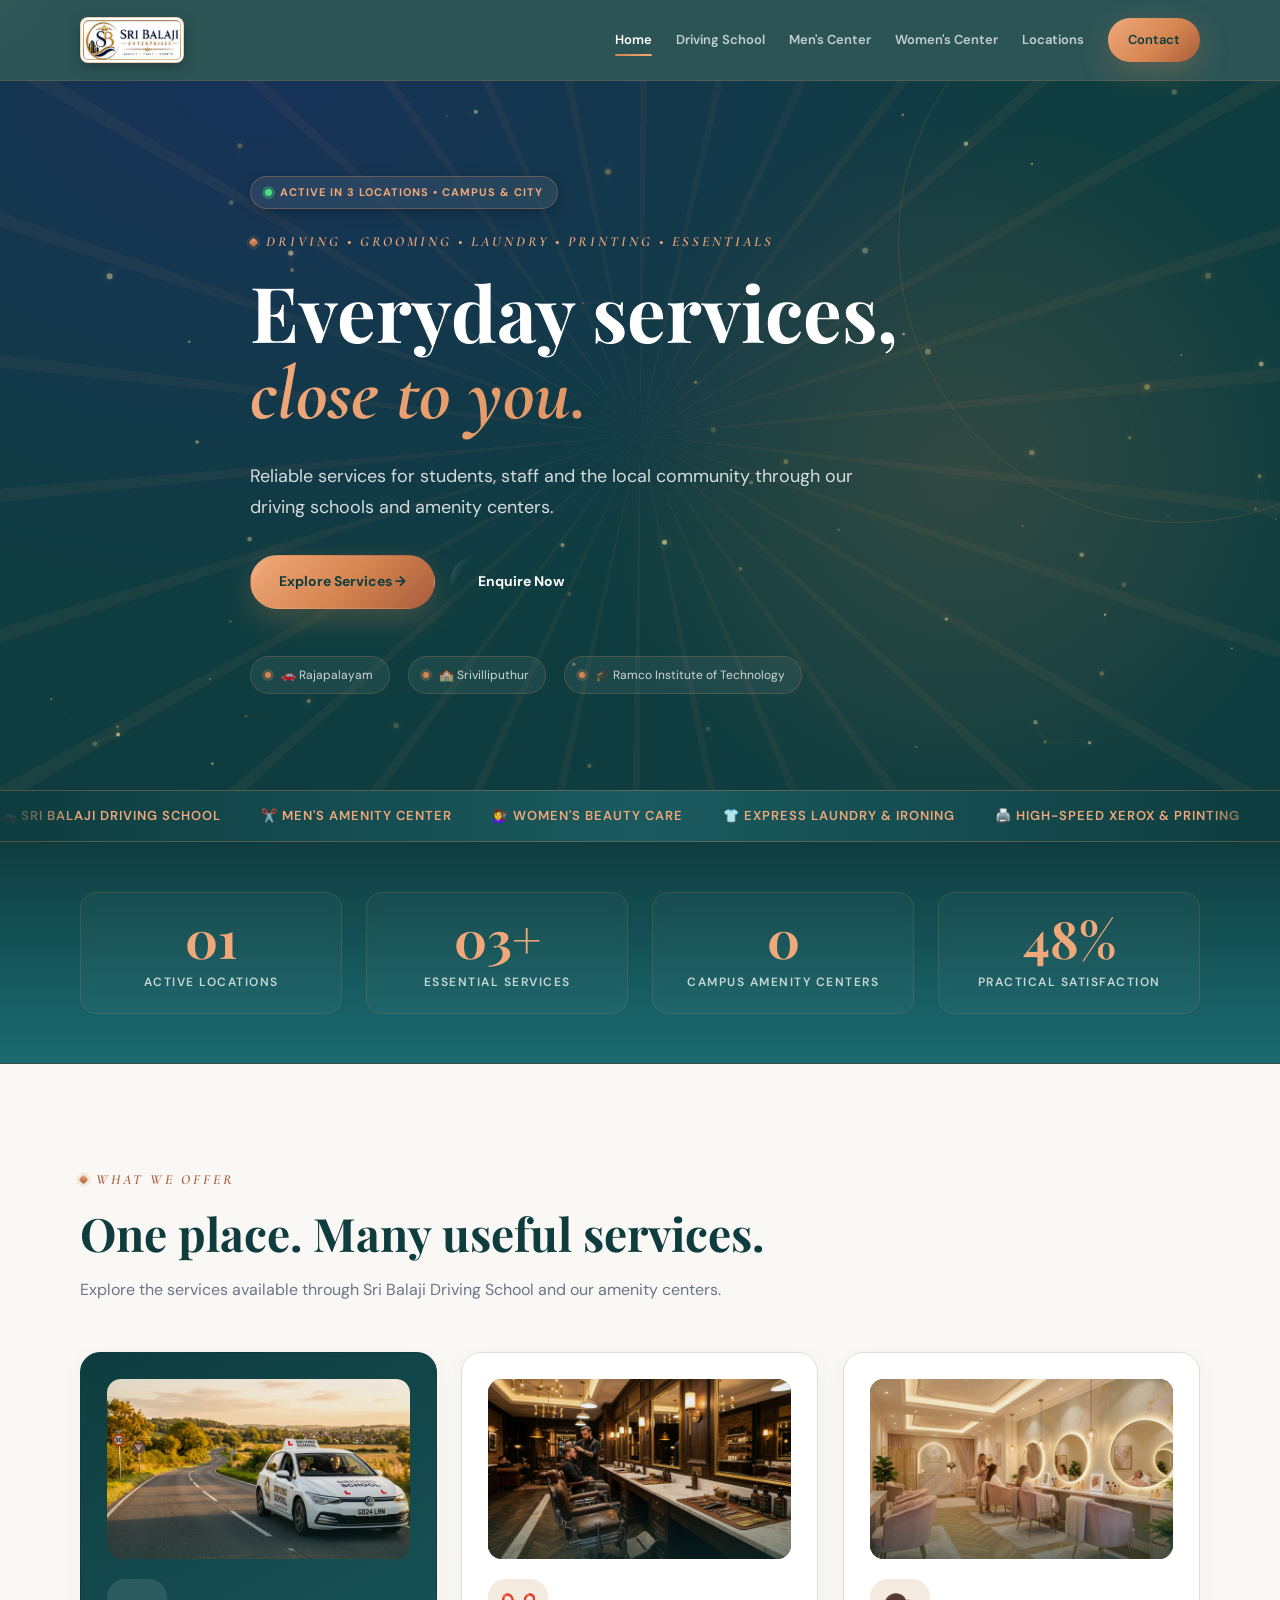
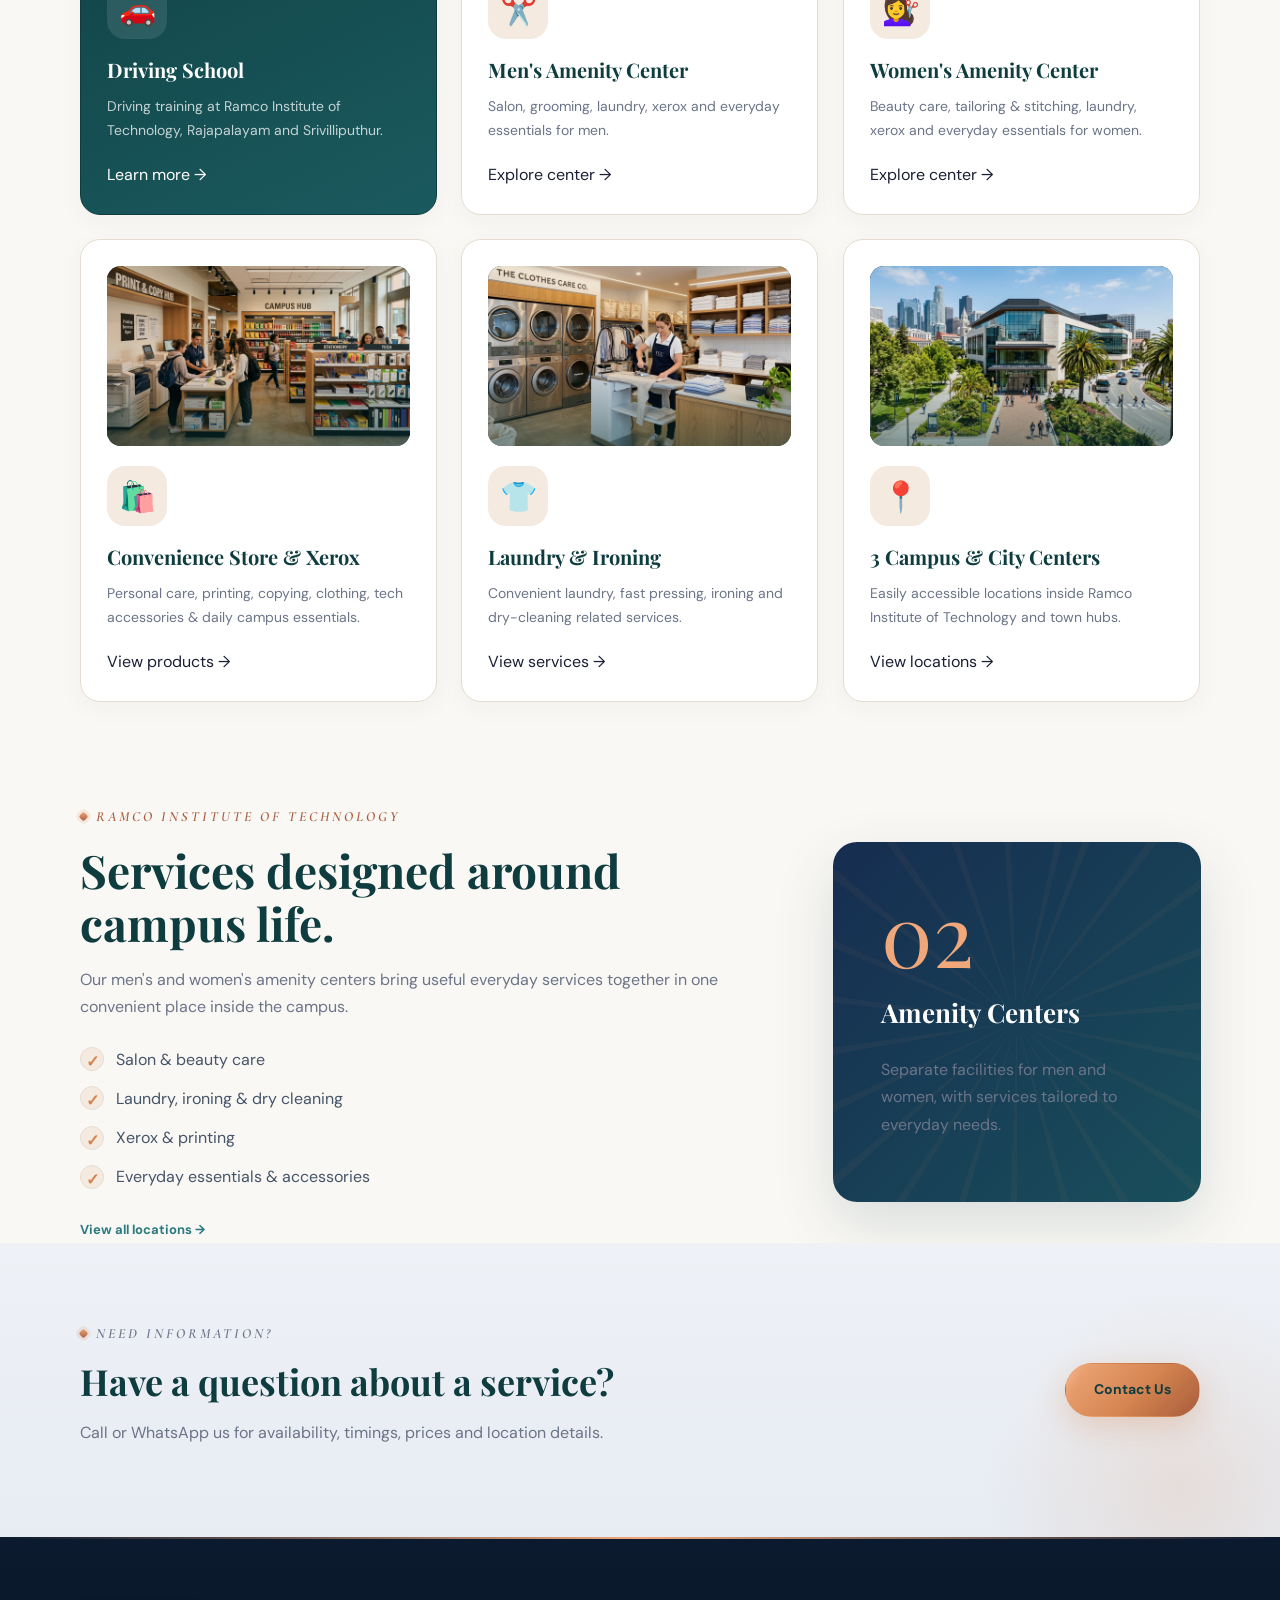
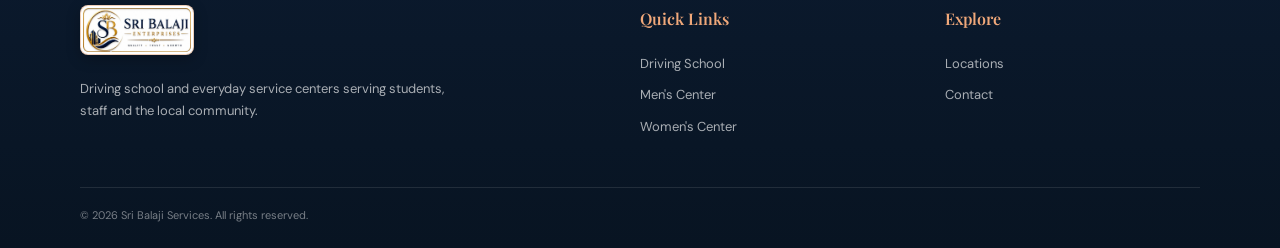
==== index.html @ 250f3935 "first commit" ====
<!DOCTYPE html>
<html lang="en">
<head>
  <meta charset="UTF-8">
  <meta name="viewport" content="width=device-width, initial-scale=1.0">
  <title>Sri Balaji Services | Driving School & Amenity Centers</title>
  <meta name="description" content="Sri Balaji Services - Driving School, Men's and Women's Amenity Centers, Salon, Beauty Care, Laundry, Xerox and Convenience Services.">
  <link rel="stylesheet" href="css/style.css">
</head>
<body>
  <header class="site-header">
    <div class="container nav-wrap">
      <a class="brand" href="index.html"><img src="images/logo.jpg" alt="Sri Balaji Enterprises Logo" class="brand-logo"></a>
      <button class="menu-toggle" aria-label="Open menu">☰</button>
      <nav class="nav">
        <a class="active" href="index.html">Home</a>
        <a href="driving-school.html">Driving School</a>
        <a href="mens-amenity.html">Men's Center</a>
        <a href="womens-amenity.html">Women's Center</a>
        <a href="locations.html">Locations</a>
        <a class="nav-cta" href="contact.html">Contact</a>
      </nav>
    </div>
  </header>

  <main>
    <section class="hero">
      <canvas id="particleCanvas" class="particle-canvas"></canvas>
      <div class="hero-overlay"></div>
      <div class="container hero-content">
        <div class="live-pill"><span class="live-dot"></span> Active in 3 Locations &bull; Campus & City</div>
        <p class="eyebrow">DRIVING &bull; GROOMING &bull; LAUNDRY &bull; PRINTING &bull; ESSENTIALS</p>
        <h1>Everyday services, <span class="word-rotator"><em class="active">close to you.</em><em>Driving School.</em><em>Men's Salon.</em><em>Women's Beauty.</em><em>Express Laundry.</em><em>Digital Printing.</em></span></h1>
        <p class="hero-text">Reliable services for students, staff and the local community through our driving schools and amenity centers.</p>
        <div class="button-row">
          <a class="btn btn-primary" href="#services"><span>Explore Services →</span></a>
          <a class="btn btn-light" href="contact.html"><span>Enquire Now</span></a>
        </div>
        <div class="hero-locations">
          <span>🚗 Rajapalayam</span>
          <span>🏫 Srivilliputhur</span>
          <span>🎓 Ramco Institute of Technology</span>
        </div>
      </div>
    </section>

    <!-- Infinite Animated Royal Marquee Ticker -->
    <div class="marquee-wrap">
      <div class="marquee-content">
        <span>🚗 Sri Balaji Driving School</span>
        <span>✂️ Men's Amenity Center</span>
        <span>💇‍♀️ Women's Beauty Care</span>
        <span>👕 Express Laundry & Ironing</span>
        <span>🖨️ High-Speed Xerox & Printing</span>
        <span>🛍️ Campus Convenience Store</span>
        <span>📍 Ramco Institute of Technology</span>
        <span>📍 Rajapalayam</span>
        <span>📍 Srivilliputhur</span>
      </div>
      <div class="marquee-content" aria-hidden="true">
        <span>🚗 Sri Balaji Driving School</span>
        <span>✂️ Men's Amenity Center</span>
        <span>💇‍♀️ Women's Beauty Care</span>
        <span>👕 Express Laundry & Ironing</span>
        <span>🖨️ High-Speed Xerox & Printing</span>
        <span>🛍️ Campus Convenience Store</span>
        <span>📍 Ramco Institute of Technology</span>
        <span>📍 Rajapalayam</span>
        <span>📍 Srivilliputhur</span>
      </div>
    </div>

    <!-- Live Animated Statistics Counter -->
    <section class="stats-strip">
      <div class="container stats-grid">
        <div class="stat-item">
          <div class="stat-number" data-target="3">0</div>
          <div class="stat-label">Active Locations</div>
        </div>
        <div class="stat-item">
          <div class="stat-number" data-target="10" data-suffix="+">0</div>
          <div class="stat-label">Essential Services</div>
        </div>
        <div class="stat-item">
          <div class="stat-number" data-target="2">0</div>
          <div class="stat-label">Campus Amenity Centers</div>
        </div>
        <div class="stat-item">
          <div class="stat-number" data-target="100" data-suffix="%">0</div>
          <div class="stat-label">Practical Satisfaction</div>
        </div>
      </div>
    </section>

    <section class="section" id="services">
      <div class="container">
        <div class="section-heading">
          <p class="eyebrow">WHAT WE OFFER</p>
          <h2>One place. Many useful services.</h2>
          <p>Explore the services available through Sri Balaji Driving School and our amenity centers.</p>
        </div>
        <div class="service-grid">
          <a class="service-card featured" href="driving-school.html">
            <div class="card-img-wrap"><img src="images/driving-school.jpg" alt="Sri Balaji Driving Training" class="card-img" loading="lazy"></div>
            <div class="icon">🚗</div>
            <h3>Driving School</h3>
            <p>Driving training at Ramco Institute of Technology, Rajapalayam and Srivilliputhur.</p>
            <span>Learn more →</span>
          </a>
          <a class="service-card" href="mens-amenity.html">
            <div class="card-img-wrap"><img src="images/mens-salon.jpg" alt="Men's Salon & Grooming Center" class="card-img" loading="lazy"></div>
            <div class="icon">✂️</div>
            <h3>Men's Amenity Center</h3>
            <p>Salon, grooming, laundry, xerox and everyday essentials for men.</p>
            <span>Explore center →</span>
          </a>
          <a class="service-card" href="womens-amenity.html">
            <div class="card-img-wrap"><img src="images/womens-parlour.jpg" alt="Women's Beauty Parlour & Care" class="card-img" loading="lazy"></div>
            <div class="icon">💇‍♀️</div>
            <h3>Women's Amenity Center</h3>
            <p>Beauty care, tailoring & stitching, laundry, xerox and everyday essentials for women.</p>
            <span>Explore center →</span>
          </a>
          <a class="service-card" href="mens-amenity.html#store">
            <div class="card-img-wrap"><img src="images/campus-store.jpg" alt="Campus Store & Xerox Center" class="card-img" loading="lazy"></div>
            <div class="icon">🛍️</div>
            <h3>Convenience Store & Xerox</h3>
            <p>Personal care, printing, copying, clothing, tech accessories & daily campus essentials.</p>
            <span>View products →</span>
          </a>
          <a class="service-card" href="mens-amenity.html#laundry">
            <div class="card-img-wrap"><img src="images/laundry.jpg" alt="Laundry & Ironing Services" class="card-img" loading="lazy"></div>
            <div class="icon">👕</div>
            <h3>Laundry & Ironing</h3>
            <p>Convenient laundry, fast pressing, ironing and dry-cleaning related services.</p>
            <span>View services →</span>
          </a>
          <a class="service-card" href="locations.html">
            <div class="card-img-wrap"><img src="images/locations.jpg" alt="Campus & City Centers" class="card-img" loading="lazy"></div>
            <div class="icon">📍</div>
            <h3>3 Campus & City Centers</h3>
            <p>Easily accessible locations inside Ramco Institute of Technology and town hubs.</p>
            <span>View locations →</span>
          </a>
        </div>
      </div>
    </section>

    <section class="split-section">
      <div class="container split">
        <div>
          <p class="eyebrow">RAMCO INSTITUTE OF TECHNOLOGY</p>
          <h2>Services designed around campus life.</h2>
          <p>Our men's and women's amenity centers bring useful everyday services together in one convenient place inside the campus.</p>
          <ul class="check-list"><li>Salon & beauty care</li><li>Laundry, ironing & dry cleaning</li><li>Xerox & printing</li><li>Everyday essentials & accessories</li></ul>
          <a class="text-link" href="locations.html">View all locations →</a>
        </div>
        <div class="info-panel"><div class="panel-number" data-target="2">02</div><h3>Amenity Centers</h3><p>Separate facilities for men and women, with services tailored to everyday needs.</p></div>
      </div>
    </section>

    <section class="cta-section">
      <div class="container cta">
        <div><p class="eyebrow">NEED INFORMATION?</p><h2>Have a question about a service?</h2><p>Call or WhatsApp us for availability, timings, prices and location details.</p></div>
        <a class="btn btn-primary" href="contact.html"><span>Contact Us</span></a>
      </div>
    </section>
  </main>

  <footer class="footer"><div class="container footer-grid"><div><a class="brand footer-brand" href="index.html"><img src="images/logo.jpg" alt="Sri Balaji Enterprises Logo" class="brand-logo"></a><p>Driving school and everyday service centers serving students, staff and the local community.</p></div><div><h4>Quick Links</h4><a href="driving-school.html">Driving School</a><a href="mens-amenity.html">Men's Center</a><a href="womens-amenity.html">Women's Center</a></div><div><h4>Explore</h4><a href="locations.html">Locations</a><a href="contact.html">Contact</a></div></div><div class="container footer-bottom">© <span id="year"></span> Sri Balaji Services. All rights reserved.</div></footer>
  <script src="js/main.js"></script>
</body>
</html>
---- css/style.css ----
@import url('https://fonts.googleapis.com/css2?family=Cormorant+Garamond:ital,wght@0,500;0,600;0,700;1,500;1,600&family=Playfair+Display:wght@600;700;800&family=DM+Sans:wght@400;500;600;700&display=swap');

/* ============ TOKENS — Modern Jewel & Copper Theme ============ */
:root{
  --navy:#0f3d3f;         /* deep emerald teal */
  --navy-2:#1a5a5f;       /* emerald green */
  --navy-3:#2b7a7f;       /* teal blue */
  --gold:#d4844f;         /* warm copper */
  --gold-light:#f0a87a;   /* light copper/peach */
  --gold-deep:#a85c3c;    /* deep copper */
  --maroon:#6b3d7f;       /* deep purple */
  --cream:#f5eae0;        /* warm light peach */
  --ivory:#faf8f5;        /* off-white */
  --text:#1a1f35;         /* deep blue-gray */
  --muted:#6b7488;        /* soft gray-blue */
  --line:#e4dcd0;         /* soft beige */
  --shadow:0 22px 60px rgba(15,61,63,.14);
  --shadow-hover:0 30px 70px rgba(15,61,63,.22), 0 0 20px rgba(212,132,79,.2);
  --shadow-gold:0 10px 30px rgba(212,132,79,.28);
  --ease:cubic-bezier(.22,1,.36,1);
  --ease-spring:cubic-bezier(0.175, 0.885, 0.32, 1.275);
}

*{box-sizing:border-box}
html{scroll-behavior:smooth}
body{margin:0;font-family:'DM Sans',Arial,sans-serif;color:var(--text);background:var(--ivory);line-height:1.7;overflow-x:hidden}
a{text-decoration:none;color:inherit}
.container{width:min(1120px,92%);margin:auto}
::selection{background:var(--gold-light);color:var(--navy)}

@media(prefers-reduced-motion:reduce){
  *,*::before,*::after{animation-duration:.001ms!important;animation-iteration-count:1!important;transition-duration:.001ms!important;scroll-behavior:auto!important}
}

/* ============ Scroll Progress Bar ============ */
.scroll-progress-bar {
  position: fixed;
  top: 0;
  left: 0;
  height: 3.5px;
  width: 0%;
  background: linear-gradient(90deg, var(--gold-deep), var(--gold-light), var(--gold));
  z-index: 1000;
  box-shadow: 0 0 10px var(--gold);
  transition: width 0.1s linear;
}

/* ============ Reveal-on-scroll & Target Navigation ============ */
[id] {
  scroll-margin-top: 100px;
}
:target {
  animation: target-pulse 2.2s var(--ease);
}
@keyframes target-pulse {
  0% {
    box-shadow: 0 0 0 4px var(--gold), var(--shadow);
    transform: translateY(-8px) scale(1.02);
  }
  60% {
    box-shadow: 0 0 0 4px var(--gold-light), var(--shadow);
    transform: translateY(-8px) scale(1.02);
  }
  100% {
    box-shadow: 0 5px 20px rgba(15,61,63,.04);
    transform: translateY(0) scale(1);
  }
}
.reveal{opacity:0;transform:translateY(32px) scale(0.98);transition:opacity 0.8s var(--ease),transform 0.8s var(--ease);will-change:opacity,transform}
.reveal.in-view{opacity:1;transform:translateY(0) scale(1)}
.reveal-delay-1.in-view{transition-delay:.1s}
.reveal-delay-2.in-view{transition-delay:.2s}
.reveal-delay-3.in-view{transition-delay:.3s}
.reveal-delay-4.in-view{transition-delay:.4s}

/* ============ Ornamental eyebrow ============ */
.eyebrow{position:relative;display:inline-flex;align-items:center;gap:9px;font-family:'Cormorant Garamond',serif;font-style:italic;font-size:14px;letter-spacing:3px;font-weight:600;color:var(--gold-deep);margin:0 0 16px;text-transform:uppercase}
.eyebrow::before{content:"";width:7px;height:7px;background:linear-gradient(135deg,var(--gold-light),var(--gold-deep));transform:rotate(45deg);border-radius:2px;box-shadow:0 0 0 3px rgba(212,132,79,.15);animation:diamond-pulse 3s infinite ease-in-out}
@keyframes diamond-pulse{0%,100%{transform:rotate(45deg) scale(1);box-shadow:0 0 0 3px rgba(212,132,79,.15)}50%{transform:rotate(225deg) scale(1.2);box-shadow:0 0 0 6px rgba(212,132,79,.35)}}
.hero .eyebrow,.page-hero .eyebrow{color:var(--gold-light)}

/* ============ Header ============ */
.site-header{position:sticky;top:0;z-index:30;background:rgba(15,61,63,.88);backdrop-filter:blur(16px);border-bottom:1px solid rgba(212,132,79,.22);transition:all 0.35s var(--ease)}
.site-header.scrolled{background:rgba(8,18,36,.96);box-shadow:0 10px 30px rgba(0,0,0,.35)}
.nav-wrap{min-height:80px;display:flex;align-items:center;justify-content:space-between;gap:25px}
.brand{display:flex;align-items:center;gap:12px;transition:transform 0.3s var(--ease)}
.brand:hover{transform:scale(1.03)}
.brand-logo{height:46px;width:auto;max-width:180px;object-fit:contain;border-radius:8px;background:#fff;padding:2px;border:1px solid rgba(212,132,79,.4);box-shadow:0 4px 14px rgba(0,0,0,.25);transition:transform .35s var(--ease-spring),box-shadow .35s}
.brand:hover .brand-logo{transform:scale(1.04);box-shadow:0 6px 22px rgba(212,132,79,.45)}
.footer .brand-logo{height:50px;max-width:200px;margin-bottom:10px}
.brand>span{position:relative;display:grid;place-items:center;width:46px;height:46px;border-radius:50%;background:radial-gradient(circle at 35% 30%,var(--navy-3),var(--navy));color:var(--gold-light);font-weight:700;font-family:'Playfair Display',serif;font-size:15px;letter-spacing:.5px;border:1px solid rgba(212,132,79,.5);transition:box-shadow 0.4s}
.brand:hover>span{box-shadow:0 0 20px rgba(212,132,79,.6)}
.brand>span::before{content:"";position:absolute;inset:-5px;border-radius:50%;border:1px solid rgba(212,132,79,.55);border-top-color:transparent;border-left-color:transparent;animation:crest-spin 7s linear infinite}
.brand>span::after{content:"";position:absolute;inset:-9px;border-radius:50%;border:1px dashed rgba(212,132,79,.25)}
@keyframes crest-spin{to{transform:rotate(360deg)}}
.brand strong{display:block;color:#fff;font-family:'Playfair Display',serif;font-size:17px;letter-spacing:.3px}
.brand small{display:block;color:rgba(240,217,154,.65);font-size:10px;letter-spacing:1.6px;text-transform:uppercase}
.nav{display:flex;align-items:center;gap:24px;font-size:13px;font-weight:600}
.nav a{position:relative;padding:9px 0;color:rgba(255,255,255,.72);transition:color .3s,transform .2s}
.nav a::after{content:"";position:absolute;left:0;right:100%;bottom:4px;height:2px;background:linear-gradient(90deg,var(--gold),var(--gold-light));transition:right .35s var(--ease);border-radius:2px}
.nav a:hover{color:#fff;transform:translateY(-1px)}
.nav a.active{color:#fff}
.nav a:hover::after,.nav a.active::after{right:0}
.nav-cta{background:linear-gradient(135deg,var(--gold-light),var(--gold) 60%,var(--gold-deep))!important;color:var(--navy)!important;padding:11px 20px!important;border-radius:30px!important;box-shadow:var(--shadow-gold);transition:transform .3s var(--ease-spring),box-shadow .3s!important}
.nav-cta:hover{transform:translateY(-3px) scale(1.04)!important;box-shadow:0 16px 36px rgba(212,132,79,.5)!important}
.nav-cta::after{display:none}
.menu-toggle{display:none;border:0;background:none;font-size:25px;color:var(--gold-light);cursor:pointer;transition:transform 0.3s var(--ease)}
.menu-toggle:hover{transform:scale(1.15)}

/* ============ Buttons ============ */
.btn{position:relative;display:inline-flex;justify-content:center;align-items:center;padding:14px 28px;border-radius:30px;font-weight:700;font-size:14px;border:1px solid transparent;overflow:hidden;transition:transform .35s var(--ease-spring),box-shadow .35s var(--ease);isolation:isolate}
.btn::before{content:"";position:absolute;inset:0;background:linear-gradient(120deg,transparent 30%,rgba(255,255,255,.6) 48%,transparent 66%);background-size:220% 100%;background-position:120% 0;transition:background-position .7s var(--ease);z-index:1}
.btn:hover::before{background-position:-20% 0}
.btn span,.btn{z-index:2}
.btn-primary{background:linear-gradient(135deg,var(--gold-light),var(--gold) 55%,var(--gold-deep));color:var(--navy);box-shadow:var(--shadow-gold)}
.btn-primary:hover{transform:translateY(-4px) scale(1.02);box-shadow:0 20px 42px rgba(212,132,79,.45)}}
.btn-light{background:rgba(255,255,255,.08);color:#fff;border-color:rgba(255,255,255,.35);backdrop-filter:blur(8px)}
.btn-light:hover{background:#fff;color:var(--navy);transform:translateY(-4px) scale(1.02);box-shadow:0 15px 35px rgba(255,255,255,.2)}
.btn-ripple{position:absolute;border-radius:50%;background:rgba(255,255,255,.35);transform:scale(0);animation:ripple-animation 0.6s linear;pointer-events:none}
@keyframes ripple-animation{to{transform:scale(4);opacity:0}}

/* ============ Hero ============ */
.hero{min-height:680px;display:flex;align-items:center;position:relative;background:radial-gradient(ellipse at 20% 0%,#173259 0%,var(--navy) 55%),linear-gradient(120deg,var(--navy) 0%,#0d2040 100%);overflow:hidden}
.hero::before{content:"";position:absolute;inset:-30%;background:repeating-conic-gradient(from 0deg,rgba(212,132,79,.06) 0deg 1.2deg,transparent 1.2deg 12deg);animation:rays-spin 90s linear infinite;pointer-events:none}
@keyframes rays-spin{to{transform:rotate(360deg)}}
.hero:after{content:"";position:absolute;width:560px;height:560px;border:1px solid rgba(212,132,79,.18);border-radius:50%;right:-180px;top:-120px;animation:ring-pulse 6s ease-in-out infinite}
@keyframes ring-pulse{0%,100%{opacity:.5;transform:scale(1) rotate(0deg)}50%{opacity:.9;transform:scale(1.05) rotate(180deg)}}
.hero-overlay{position:absolute;inset:0;background:radial-gradient(circle at 75% 55%,rgba(212,132,79,.18),transparent 36%);animation:ambient-glow 8s ease-in-out infinite alternate}
@keyframes ambient-glow{0%{opacity:.6;transform:scale(0.95)}100%{opacity:1;transform:scale(1.1)}}

/* ============ Particle Canvas & Glow Aura ============ */
.particle-canvas{position:absolute;top:0;left:0;width:100%;height:100%;pointer-events:none;z-index:1;opacity:0.85}
.cursor-glow{position:fixed;width:380px;height:380px;border-radius:50%;background:radial-gradient(circle,rgba(212,132,79,.12) 0%,transparent 70%);pointer-events:none;transform:translate(-50%,-50%);z-index:9999;transition:opacity .3s;mix-blend-mode:screen}

/* ============ Live Status Pill ============ */
.live-pill{display:inline-flex;align-items:center;gap:8px;padding:6px 14px;background:rgba(255,255,255,.08);border:1px solid rgba(212,132,79,.35);border-radius:30px;color:var(--gold-light);font-size:11px;font-weight:700;letter-spacing:1px;text-transform:uppercase;margin-bottom:18px;backdrop-filter:blur(10px);box-shadow:0 4px 15px rgba(0,0,0,.2);animation:rise-in 1s var(--ease) both}
.live-dot{width:7px;height:7px;border-radius:50%;background:#4ade80;box-shadow:0 0 0 3px rgba(74,222,128,.3);animation:live-blink 1.8s infinite ease-in-out}
@keyframes live-blink{0%,100%{transform:scale(1);opacity:1;box-shadow:0 0 0 3px rgba(74,222,128,.3)}50%{transform:scale(1.3);opacity:.8;box-shadow:0 0 0 7px rgba(74,222,128,.6)}}

/* ============ Kinetic Rotating Word Headline ============ */
.word-rotator{position:relative;display:inline-grid;vertical-align:bottom;height:1.15em;overflow:hidden}
.word-rotator em{grid-area:1/1;opacity:0;transform:translateY(100%);transition:opacity .5s var(--ease),transform .5s var(--ease);font-style:italic;white-space:nowrap}
.word-rotator em.active{opacity:1;transform:translateY(0)}
.word-rotator em.prev{opacity:0;transform:translateY(-100%)}

.hero-content{position:relative;z-index:2;color:#fff;max-width:780px;padding:95px 0}
.hero h1,.page-hero h1{font-family:'Playfair Display',serif;font-size:clamp(42px,6vw,78px);line-height:1.08;margin:0 0 20px;animation:rise-in 1s var(--ease) both}
.hero h1 em,.page-hero h1 em{font-style:italic;font-family:'Cormorant Garamond',serif;background:linear-gradient(100deg,var(--gold-light),var(--gold) 45%,#fff 60%,var(--gold-light));-webkit-background-clip:text;background-clip:text;color:transparent;background-size:220% 100%;animation:shine-sweep 4s ease-in-out infinite}
@keyframes shine-sweep{0%,100%{background-position:0% 0}50%{background-position:100% 0}}
@keyframes rise-in{from{opacity:0;transform:translateY(28px) scale(0.98)}to{opacity:1;transform:translateY(0) scale(1)}}
.hero-text{font-size:18px;max-width:620px;color:rgba(255,255,255,.82);margin-bottom:32px;animation:rise-in 1s .15s var(--ease) both}
.button-row{display:flex;gap:14px;flex-wrap:wrap;animation:rise-in 1s .3s var(--ease) both}
.hero-locations{display:flex;flex-wrap:wrap;gap:18px;margin-top:48px;font-size:12px;color:rgba(255,255,255,.78);animation:rise-in 1s .45s var(--ease) both}
.hero-locations span{position:relative;padding:8px 16px 8px 30px;background:rgba(255,255,255,.06);border:1px solid rgba(212,132,79,.25);border-radius:20px;backdrop-filter:blur(6px);transition:all 0.35s var(--ease-spring);display:inline-flex;align-items:center}
.hero-locations span:hover{background:rgba(212,132,79,.15);border-color:var(--gold-light);transform:translateY(-3px) scale(1.05);box-shadow:0 8px 20px rgba(0,0,0,.2)}
.hero-locations span:before{content:"";position:absolute;left:14px;width:6px;height:6px;background:var(--gold);border-radius:50%;box-shadow:0 0 0 3px rgba(212,132,79,.25);animation:dot-glow 2s infinite ease-in-out}
@keyframes dot-glow{0%,100%{box-shadow:0 0 0 3px rgba(212,132,79,.25)}50%{box-shadow:0 0 0 6px rgba(212,132,79,.6)}}

/* ============ Marquee Ribbon Ticker ============ */
.marquee-wrap{position:relative;background:linear-gradient(90deg,var(--navy),var(--navy-2),var(--navy));border-top:1px solid rgba(212,132,79,.35);border-bottom:1px solid rgba(212,132,79,.35);overflow:hidden;display:flex;user-select:none;padding:14px 0}
.marquee-wrap::before,.marquee-wrap::after{content:"";position:absolute;top:0;bottom:0;width:80px;z-index:2;pointer-events:none}
.marquee-wrap::before{left:0;background:linear-gradient(90deg,var(--navy),transparent)}
.marquee-wrap::after{right:0;background:linear-gradient(-90deg,var(--navy),transparent)}
.marquee-content{display:flex;gap:40px;flex-shrink:0;animation:marquee-scroll 32s linear infinite;align-items:center}
.marquee-content span{color:var(--gold-light);font-size:13px;font-weight:600;letter-spacing:1px;white-space:nowrap;display:inline-flex;align-items:center;gap:10px;text-transform:uppercase}
.marquee-wrap:hover .marquee-content{animation-play-state:paused}
@keyframes marquee-scroll{from{transform:translateX(0)}to{transform:translateX(-100%)}}

/* ============ Live Stats Strip ============ */
.stats-strip{padding:50px 0;background:linear-gradient(180deg,#0f3d3f,#1a6b71);position:relative;color:#fff;border-bottom:1px solid rgba(212,132,79,.2)}
.stats-grid{display:grid;grid-template-columns:repeat(4,1fr);gap:24px;text-align:center}
.stat-item{position:relative;padding:20px;border-radius:16px;background:rgba(255,255,255,.03);border:1px solid rgba(212,132,79,.18);backdrop-filter:blur(6px);transition:transform .35s var(--ease),border-color .35s,box-shadow .35s}
.stat-item:hover{transform:translateY(-6px);border-color:var(--gold);box-shadow:0 12px 30px rgba(0,0,0,.35)}
.stat-number{font-family:'Playfair Display',serif;font-size:clamp(36px,4vw,52px);font-weight:700;color:var(--gold-light);line-height:1;margin-bottom:8px}
.stat-label{font-size:12px;color:rgba(255,255,255,.75);letter-spacing:1.5px;text-transform:uppercase;font-weight:600}

/* ============ Sections ============ */
.section{padding:100px 0;position:relative}
.soft-section{padding:95px 0;background:linear-gradient(180deg,var(--cream),#f3ecd9);position:relative}
.section-heading{max-width:700px;margin-bottom:48px}
.section-heading h2,.split h2,.cta h2,.centered h2,.contact-box h2{font-family:'Playfair Display',serif;color:var(--navy);font-size:clamp(30px,4vw,46px);line-height:1.15;margin:0 0 14px}
.section-heading p:last-child,.split>div>p:not(.eyebrow),.centered>p:not(.eyebrow){color:var(--muted)}

/* ============ Service / card grids ============ */
.service-grid{display:grid;grid-template-columns:repeat(3,1fr);gap:24px}
.service-card{position:relative;display:block;background:#fff;border:1px solid var(--line);border-radius:20px;padding:26px;transition:transform .45s var(--ease),box-shadow .45s var(--ease),border-color .45s;box-shadow:0 6px 24px rgba(15,61,63,.04);overflow:hidden;transform-style:preserve-3d;perspective:1000px}
.card-img-wrap{position:relative;width:100%;height:180px;border-radius:14px;overflow:hidden;margin-bottom:20px;background:var(--navy)}
.card-img{width:100%;height:100%;object-fit:cover;transition:transform .65s var(--ease),filter .65s;filter:brightness(0.95)}
.service-card:hover .card-img{transform:scale(1.08);filter:brightness(1.05)}
.card-img-wrap::after{content:"";position:absolute;inset:0;background:linear-gradient(180deg,transparent 60%,rgba(15,61,63,.45));pointer-events:none}

/* ============ Cinematic Video Showcase ============ */
.video-showcase-section{padding:90px 0;background:radial-gradient(ellipse at 50% 0%,#162d50,var(--navy) 75%);position:relative;color:#fff;overflow:hidden}
.video-showcase-section::before{content:"";position:absolute;inset:-30%;background:repeating-conic-gradient(from 15deg,rgba(212,132,79,.04) 0deg 2deg,transparent 2deg 18deg);animation:rays-spin 90s linear infinite}
.video-card{position:relative;border-radius:24px;overflow:hidden;box-shadow:0 30px 80px rgba(0,0,0,.5);border:1px solid rgba(212,132,79,.4);background:#000}
.video-player{width:100%;max-height:540px;object-fit:cover;display:block;filter:contrast(1.05) saturate(1.1)}
.video-overlay-ui{position:absolute;inset:0;background:linear-gradient(180deg,rgba(15,61,63,.2) 0%,rgba(15,61,63,.7) 90%);display:flex;flex-direction:column;justify-content:space-between;padding:36px;pointer-events:none}
.video-top-bar{display:flex;justify-content:space-between;align-items:center}
.video-bottom-bar{display:flex;justify-content:space-between;align-items:flex-end;gap:20px}
.video-ctrl-btn{pointer-events:auto;background:rgba(15,61,63,.8);border:1px solid rgba(212,132,79,.5);color:var(--gold-light);padding:10px 18px;border-radius:30px;font-size:12px;font-weight:700;letter-spacing:1px;cursor:pointer;display:inline-flex;align-items:center;gap:8px;backdrop-filter:blur(10px);transition:all .3s var(--ease)}
.video-ctrl-btn:hover{background:var(--gold);color:var(--navy);transform:scale(1.05);box-shadow:0 8px 24px rgba(212,132,79,.4)}

.service-card::before{content:"";position:absolute;inset:0;border-radius:20px;padding:1.5px;background:linear-gradient(135deg,var(--gold-light),transparent 50%,var(--gold) 100%);-webkit-mask:linear-gradient(#000 0 0) content-box,linear-gradient(#000 0 0);-webkit-mask-composite:xor;mask-composite:exclude;opacity:0;transition:opacity .45s}
.service-card::after{content:"";position:absolute;top:-50%;left:-50%;width:200%;height:200%;background:radial-gradient(circle,rgba(212,132,79,.1) 0%,transparent 60%);opacity:0;transition:opacity 0.4s;pointer-events:none}
.service-card:hover{transform:translateY(-10px);box-shadow:var(--shadow-hover);border-color:transparent}
.service-card:hover::before,.service-card:hover::after{opacity:1}
.service-card.featured{background:linear-gradient(155deg,var(--navy) 0%,var(--navy-2) 100%);color:#fff;border-color:var(--navy)}
.service-card h3{font-size:20px;margin:14px 0 8px;color:var(--navy);font-family:'Playfair Display',serif;transition:color 0.3s}
.service-card:hover h3{color:var(--navy-3)}
.service-card.featured h3{color:#fff}
.service-card.featured:hover h3{color:var(--gold-light)}
.service-card p{color:var(--muted);font-size:14px;margin:0 0 18px}
.service-card.featured p{color:rgba(255,255,255,.75)}
.service-card>a:last-child,.location-card>a:last-child{color:var(--gold-deep);font-size:13px;font-weight:700;display:inline-flex;align-items:center;gap:6px;transition:gap .3s,color .3s}
.service-card:hover>a:last-child,.location-card:hover>a:last-child{gap:12px;color:var(--gold)}
.service-card.featured>a:last-child{color:var(--gold-light)}

.icon{font-size:30px;width:60px;height:60px;display:grid;place-items:center;border-radius:18px;background:var(--cream);transition:transform .45s var(--ease-spring),background-color .3s}
.service-card:hover .icon{transform:rotate(-10deg) scale(1.18);background:var(--gold-light)}
.service-card.featured .icon{background:rgba(255,255,255,.1)}
.service-card.featured:hover .icon{background:rgba(212,132,79,.25);transform:rotate(10deg) scale(1.18)}

/* ============ Split section ============ */
.split{display:grid;grid-template-columns:1.3fr .7fr;gap:70px;align-items:center}
.check-list{padding:0;margin:25px 0;list-style:none}
.check-list li{margin:12px 0;color:#465468;transition:transform .3s var(--ease),color .3s;display:flex;align-items:center}
.check-list li:hover{transform:translateX(8px);color:var(--navy)}
.check-list li:before{content:"✓";color:var(--gold);font-weight:700;margin-right:12px;font-size:16px;display:inline-grid;place-items:center;width:22px;height:22px;background:var(--cream);border-radius:50%;border:1px solid var(--line)}
.text-link{font-size:13px;color:var(--navy-3);font-weight:700;position:relative;display:inline-flex;align-items:center;gap:4px;transition:gap 0.3s}
.text-link::after{content:"";position:absolute;left:0;right:100%;bottom:-3px;height:1.5px;background:var(--gold);transition:right .35s var(--ease)}
.text-link:hover{gap:8px}
.text-link:hover::after{right:0}
.info-panel{position:relative;background:linear-gradient(165deg,var(--navy),#0d2040);color:#fff;border-radius:24px;padding:48px;min-height:320px;display:flex;flex-direction:column;justify-content:flex-end;overflow:hidden;box-shadow:var(--shadow);transition:transform 0.4s var(--ease)}
.info-panel:hover{transform:translateY(-6px)}
.info-panel::before{content:"";position:absolute;inset:0;background:repeating-conic-gradient(from 20deg,rgba(212,132,79,.05) 0deg 2deg,transparent 2deg 16deg);animation:rays-spin 70s linear infinite}
.panel-number{position:relative;font-family:'Playfair Display',serif;font-size:86px;color:var(--gold-light);line-height:1;transition:transform 0.4s var(--ease-spring)}
.info-panel:hover .panel-number{transform:scale(1.08) translateY(-4px)}
.info-panel h3{position:relative;font-size:26px;margin:15px 0 5px;font-family:'Playfair Display',serif}
.info-panel p{position:relative;color:rgba(255,255,255,.75)}

/* ============ CTA ============ */
.cta-section{padding:75px 0;background:linear-gradient(180deg,#eef1f6,#e7ecf3);position:relative;overflow:hidden}
.cta-section::before{content:"";position:absolute;width:400px;height:400px;background:radial-gradient(circle,rgba(212,132,79,.15),transparent 70%);bottom:-150px;right:-100px;border-radius:50%}
.cta{display:flex;align-items:center;justify-content:space-between;gap:30px;position:relative;z-index:1}
.cta h2{font-size:36px}
.cta p{color:var(--muted)}

/* ============ Page hero ============ */
.page-hero{position:relative;padding:120px 0;background:radial-gradient(ellipse at 15% 0%,#173259,var(--navy) 60%);color:#fff;overflow:hidden}
.page-hero::before{content:"";position:absolute;inset:-30%;background:repeating-conic-gradient(from 10deg,rgba(212,132,79,.06) 0deg 1.2deg,transparent 1.2deg 12deg);animation:rays-spin 90s linear infinite}
.page-hero>div{position:relative;z-index:1}
.page-hero h1{max-width:850px;animation:rise-in 1s var(--ease) both}
.page-hero>div>p:last-child{max-width:650px;color:rgba(255,255,255,.75);font-size:17px;animation:rise-in 1s .15s var(--ease) both}

/* ============ Location cards ============ */
.location-grid{display:grid;grid-template-columns:repeat(3,1fr);gap:24px}
.location-card{position:relative;border:1px solid var(--line);border-radius:20px;padding:34px;background:#fff;transition:transform .45s var(--ease),box-shadow .45s var(--ease),border-color .45s}
.location-card:hover{transform:translateY(-8px);box-shadow:var(--shadow-hover);border-color:rgba(212,132,79,.4)}
.location-card.large{grid-column:span 1}
.location-card h2,.location-card h3{color:var(--navy);margin:12px 0 8px;font-family:'Playfair Display',serif}
.location-card p{color:var(--muted);font-size:14px}
.location-tag{font-size:10px;letter-spacing:1.8px;color:var(--gold-deep);font-weight:800}

/* ============ Feature list ============ */
.feature-list{display:grid;gap:1px;background:var(--line);border:1px solid var(--line);border-radius:18px;overflow:hidden;box-shadow:var(--shadow)}
.feature-list div{background:#fff;padding:24px;display:flex;gap:18px;transition:all .35s var(--ease);align-items:center}
.feature-list div:hover{background:var(--cream);transform:translateX(6px)}
.feature-list b{color:var(--gold-deep);font-family:'Playfair Display',serif;font-size:20px}

/* ============ Tags ============ */
.tag-list{display:flex;flex-wrap:wrap;gap:8px;margin:18px 0}
.tag-list span{font-size:11px;background:var(--cream);padding:6px 12px;border-radius:20px;color:#5b6478;border:1px solid var(--line);transition:all .3s var(--ease-spring)}
.tag-list span:hover{background:#fff;border-color:var(--gold);color:var(--gold-deep);transform:translateY(-2px) scale(1.06)}
.service-card:hover .tag-list span{border-color:rgba(212,132,79,.5);color:var(--gold-deep)}

/* ============ Category grid ============ */
.category-grid{display:grid;grid-template-columns:repeat(3,1fr);gap:24px}
.category-grid>div{padding:30px;background:#fff;border:1px solid var(--line);border-radius:18px;transition:transform .4s var(--ease),box-shadow .4s,border-color .4s}
.category-grid>div:hover{transform:translateY(-8px);box-shadow:var(--shadow-hover);border-color:rgba(212,132,79,.4)}
.category-grid h3{margin-top:0;color:var(--navy);font-family:'Playfair Display',serif}
.category-grid p{color:var(--muted);font-size:14px}
.centered{text-align:center;max-width:750px;margin-inline:auto}
.centered .btn{margin-top:20px}

/* ============ Contact ============ */
.contact-grid{display:grid;grid-template-columns:1.1fr .9fr;gap:55px}
.contact-cards{display:grid;gap:16px}
.contact-card{display:flex;gap:18px;align-items:center;border:1px solid var(--line);padding:22px 26px;border-radius:18px;transition:transform .35s var(--ease-spring),box-shadow .35s,border-color .35s;background:#fff}
.contact-card:hover{transform:translateY(-5px) scale(1.02);box-shadow:var(--shadow-hover);border-color:rgba(212,132,79,.5)}
.contact-card>span{font-size:28px;transition:transform 0.3s}
.contact-card:hover>span{transform:scale(1.2) rotate(5deg)}
.contact-card h3{margin:0;color:var(--navy);font-family:'Playfair Display',serif}
.contact-card p{margin:2px 0 0;color:var(--muted);font-size:13px}
.contact-box{position:relative;background:linear-gradient(165deg,var(--cream),#f1e9d3);border-radius:24px;padding:40px;overflow:hidden;box-shadow:var(--shadow)}
.contact-box::before{content:"";position:absolute;top:-40px;right:-40px;width:160px;height:160px;border:1px solid rgba(212,132,79,.3);border-radius:50%;animation:ring-pulse 8s infinite alternate}
.muted{color:var(--muted);font-size:14px}
.detail{display:flex;gap:16px;padding:18px 0;border-bottom:1px solid rgba(16,35,63,.1);transition:transform 0.3s}
.detail:hover{transform:translateX(6px)}
.detail span{font-size:22px}
.detail small{display:block;color:var(--muted);font-size:11px;letter-spacing:.5px}
.detail strong{display:block;color:var(--navy);font-size:14px}

/* ============ Floating Back-to-Top Button ============ */
.back-to-top{position:fixed;bottom:30px;right:30px;width:48px;height:48px;border-radius:50%;background:linear-gradient(135deg,var(--navy),var(--navy-2));color:var(--gold-light);display:grid;place-items:center;border:1px solid rgba(212,132,79,.4);box-shadow:0 8px 25px rgba(0,0,0,.3);cursor:pointer;z-index:90;opacity:0;visibility:hidden;transform:scale(0.8) translateY(20px);transition:all .35s var(--ease-spring)}
.back-to-top.visible{opacity:1;visibility:visible;transform:scale(1) translateY(0)}
.back-to-top:hover{background:var(--gold);color:var(--navy);transform:scale(1.15) translateY(-4px);box-shadow:0 12px 30px rgba(212,132,79,.5)}

/* ============ Footer ============ */
.footer{position:relative;background:linear-gradient(180deg,#0b1a2e,#081422);color:#fff;padding:68px 0 24px;overflow:hidden}
.footer::before{content:"";position:absolute;left:0;right:0;top:0;height:2px;background:linear-gradient(90deg,transparent,var(--gold-light),transparent)}
.footer-grid{display:grid;grid-template-columns:2fr 1fr 1fr;gap:50px}
.footer .brand strong{color:#fff}
.footer .brand small{color:rgba(255,255,255,.55)}
.footer p{color:rgba(255,255,255,.65);font-size:13px;max-width:380px}
.footer h4{margin-top:0;color:var(--gold-light);font-family:'Playfair Display',serif;font-weight:600}
.footer-grid>div>a:not(.brand){display:block;color:rgba(255,255,255,.65);font-size:13px;margin:9px 0;transition:color .3s,transform .3s;width:fit-content}
.footer-grid>div>a:not(.brand):hover{color:var(--gold-light);transform:translateX(6px)}
.footer-bottom{border-top:1px solid rgba(255,255,255,.1);margin-top:40px;padding-top:18px;color:rgba(255,255,255,.45);font-size:11px}

/* ============ Responsive ============ */
/* Tablets and Medium Devices (768px - 1024px) */
@media(max-width:1024px){
  .container{width:min(95%, 95vw)}
  .nav{gap:16px}
  .service-grid{grid-template-columns:repeat(2,1fr);gap:20px}
  .location-grid{grid-template-columns:repeat(2,1fr);gap:20px}
  .category-grid{grid-template-columns:1fr 1fr;gap:20px}
  .split{grid-template-columns:1fr;gap:45px}
  .contact-grid{grid-template-columns:1fr}
  .footer-grid{grid-template-columns:2fr 1fr 1fr;gap:35px}
  .section{padding:60px 0}
  .hero-content{padding:60px 0}
  .hero h1{font-size:clamp(36px,5vw,60px)}
  .section h2{font-size:clamp(28px,4vw,42px)}
}

/* Large Phones & Small Tablets (720px - 768px) */
@media(max-width:768px){
  .menu-toggle{display:block}
  .nav-wrap{min-height:70px;gap:15px}
  .brand-logo{height:34px;max-width:130px}
  .nav{display:flex;max-height:0;overflow:hidden;position:absolute;top:70px;left:0;right:0;background:rgba(15,61,63,.98);border-bottom:1px solid rgba(212,132,79,.25);padding:0;flex-direction:column;align-items:stretch;gap:0;box-shadow:0 15px 30px rgba(0,0,0,.25);transition:max-height .4s var(--ease),padding .4s var(--ease);z-index:999}
  .nav.open{max-height:500px;padding:12px 0}
  .nav a{padding:16px 6%;border-bottom:1px solid rgba(212,132,79,.1);font-size:14px}
  .nav a:last-child{border-bottom:none}
  .nav-cta{text-align:center;margin-top:8px;padding:14px 6%!important;border-bottom:1px solid rgba(212,132,79,.1)}
  
  .hero{min-height:520px}
  .hero-content{padding:50px 0}
  .hero h1{font-size:clamp(32px,6vw,48px)}
  .hero-text{font-size:15px;margin-bottom:24px}
  .button-row{gap:10px;flex-wrap:wrap}
  .btn{padding:12px 24px;font-size:13px}
  .hero-locations{gap:12px;margin-top:30px;flex-wrap:wrap}
  .hero-locations span{padding:6px 12px 6px 24px;font-size:11px}
  
  .section{padding:50px 0}
  .soft-section{padding:50px 0}
  .service-grid,.location-grid,.category-grid{grid-template-columns:1fr;gap:18px}
  .service-card{padding:20px}
  .card-img-wrap{height:150px;margin-bottom:16px}
  .service-card h3{font-size:18px;margin:10px 0 6px}
  .service-card p{font-size:13px;margin:0 0 14px}
  .icon{width:50px;height:50px;font-size:24px}
  
  .marquee-content span{font-size:12px}
  .stats-grid{grid-template-columns:repeat(2,1fr);gap:16px}
  .stat-number{font-size:clamp(32px,3vw,44px)}
  .stat-label{font-size:11px}
  
  .split{grid-template-columns:1fr;gap:30px}
  .check-list{margin:18px 0}
  .check-list li{margin:8px 0;font-size:14px}
  .info-panel{padding:35px;min-height:280px}
  .panel-number{font-size:72px}
  .info-panel h3{font-size:22px;margin:12px 0 3px}
  .info-panel p{font-size:13px}
  
  .cta{flex-direction:column;align-items:stretch;gap:20px}
  .cta h2{font-size:28px}
  .cta p{font-size:14px}
  
  .contact-grid{grid-template-columns:1fr}
  .contact-cards{gap:14px}
  .contact-card{padding:18px 20px;gap:14px}
  .contact-card h3{font-size:15px}
  .contact-card p{font-size:12px}
  .contact-box{padding:30px;border-radius:20px}
  
  .feature-list div{padding:18px;gap:14px;flex-wrap:wrap}
  .feature-list b{font-size:18px}
  
  .footer-grid{grid-template-columns:1fr;gap:20px}
  .footer p{font-size:12px;margin:10px 0}
  .footer h4{margin-top:12px;margin-bottom:8px}
  .footer-grid>div>a:not(.brand){margin:6px 0;font-size:12px}
  
  .page-hero{padding:70px 0}
  .page-hero h1{font-size:clamp(32px,5vw,48px)}
  .page-hero>div>p:last-child{font-size:15px}
  
  .location-card{padding:24px}
  .location-tag{font-size:9px}
  
  .centered{max-width:90%}
  .centered .btn{margin-top:16px;width:100%}
  
  .section-heading{margin-bottom:36px}
  .section-heading h2{font-size:clamp(26px,4vw,36px)}
  .section-heading p{font-size:13px}
}

/* Medium Phones (480px - 720px) */
@media(max-width:720px){
  html{font-size:14px}
  body{line-height:1.6}
  
  .container{width:min(90%, 90vw);margin:auto}
  
  .nav-wrap{min-height:65px}
  .menu-toggle{font-size:22px;padding:8px}
  .brand-logo{height:32px}
  
  .nav{top:65px}
  .nav.open{max-height:400px}
  .nav a{padding:14px 5%;font-size:13px}
  
  .hero{min-height:480px}
  .hero-content{padding:40px 0}
  .hero h1{font-size:clamp(28px,5vw,42px)}
  .hero-text{font-size:14px}
  .button-row{gap:8px}
  .btn{padding:11px 22px;font-size:12px;min-height:44px}
  .btn span{display:block}
  
  .hero-locations{gap:10px;margin-top:24px}
  .hero-locations span{padding:5px 10px 5px 22px;font-size:10px}
  
  .eyebrow{font-size:12px;margin-bottom:12px;gap:6px}
  .live-pill{font-size:10px;padding:5px 12px;margin-bottom:14px}
  
  .marquee-content{gap:30px}
  .marquee-content span{font-size:11px}
  
  .stats-grid{grid-template-columns:repeat(2,1fr);gap:14px}
  .stat-item{padding:16px}
  .stat-number{font-size:clamp(28px,2.5vw,36px)}
  .stat-label{font-size:10px}
  
  .service-grid{gap:16px}
  .service-card{padding:18px;border-radius:16px}
  .card-img-wrap{height:140px;margin-bottom:14px;border-radius:12px}
  .service-card h3{font-size:16px;margin:8px 0 5px}
  .service-card p{font-size:12px;margin:0 0 12px;line-height:1.5}
  .icon{width:48px;height:48px;font-size:22px;border-radius:14px}
  .service-card>a:last-child{font-size:12px}
  
  .section{padding:40px 0}
  .section h2{font-size:clamp(24px,3.5vw,32px)}
  .section p{font-size:13px}
  
  .check-list{margin:14px 0}
  .check-list li{font-size:13px;margin:6px 0}
  .check-list li:before{width:20px;height:20px;font-size:14px;margin-right:10px}
  
  .info-panel{padding:28px;min-height:240px;border-radius:18px}
  .panel-number{font-size:64px}
  .info-panel h3{font-size:20px;margin:10px 0 2px}
  .info-panel p{font-size:12px}
  
  .split{gap:24px}
  .text-link{font-size:12px}
  
  .cta{gap:16px}
  .cta h2{font-size:26px}
  .cta p{font-size:13px}
  
  .contact-grid{gap:20px}
  .contact-card{padding:16px;gap:12px;font-size:12px;min-height:auto}
  .contact-card>span{font-size:24px}
  .contact-card h3{font-size:14px;margin:0}
  .contact-card p{font-size:11px;margin:2px 0 0}
  
  .contact-box{padding:24px;border-radius:16px}
  .contact-box h2{font-size:24px;margin-bottom:16px}
  .detail{padding:14px 0;gap:12px}
  .detail span{font-size:20px}
  
  .footer{padding:50px 0 20px}
  .footer p{font-size:11px}
  .footer h4{font-size:13px;margin-top:10px}
  .footer-grid>div>a:not(.brand){font-size:11px;margin:5px 0}
  .footer-bottom{font-size:10px;margin-top:24px;padding-top:14px}
  
  .page-hero{padding:60px 0;border-bottom:1px solid rgba(212,132,79,.2)}
  .page-hero h1{font-size:clamp(28px,4vw,40px)}
  .page-hero>div>p:last-child{font-size:13px}
  
  .location-grid{gap:16px}
  .location-card{padding:20px;border-radius:16px}
  .location-card h2,.location-card h3{font-size:16px;margin:8px 0 5px}
  .location-card p{font-size:12px}
  .location-tag{font-size:8px}
  
  .tag-list{margin:12px 0;gap:6px}
  .tag-list span{font-size:10px;padding:4px 10px;border-radius:16px}
  
  .feature-list{border-radius:14px;gap:0}
  .feature-list div{padding:14px;gap:10px}
  .feature-list b{font-size:16px;width:24px;height:24px;line-height:1.5}
  
  .back-to-top{width:44px;height:44px;bottom:20px;right:20px;font-size:18px}
}

/* Small Phones (375px - 480px) */
@media(max-width:480px){
  html{font-size:13px}
  .container{width:min(85%, 85vw)}
  
  .nav-wrap{min-height:60px;gap:10px}
  .menu-toggle{font-size:20px;padding:6px}
  .brand-logo{height:28px;max-width:110px}
  
  .nav{top:60px}
  .nav a{padding:12px 4%;font-size:12px}
  
  .hero{min-height:420px}
  .hero-content{padding:30px 0}
  .hero h1{font-size:clamp(24px,4.5vw,36px);line-height:1.1}
  .hero-text{font-size:13px;margin-bottom:18px}
  .button-row{flex-direction:column;gap:8px}
  .btn{padding:10px 20px;font-size:11px;width:100%;min-height:42px}
  
  .hero-locations{gap:8px;margin-top:20px;flex-wrap:wrap;justify-content:center}
  .hero-locations span{padding:4px 10px 4px 18px;font-size:9px}
  .hero-locations span:before{left:10px;width:4px;height:4px}
  
  .eyebrow{font-size:10px;gap:5px;margin-bottom:10px}
  .live-pill{font-size:9px;padding:4px 10px;margin-bottom:12px}
  .live-dot{width:5px;height:5px}
  
  .marquee-wrap{padding:10px 0}
  .marquee-content{gap:25px}
  .marquee-content span{font-size:10px}
  
  .stats-strip{padding:35px 0}
  .stats-grid{grid-template-columns:repeat(2,1fr);gap:12px}
  .stat-item{padding:14px;border-radius:12px}
  .stat-number{font-size:clamp(24px,2vw,28px)}
  .stat-label{font-size:9px}
  
  .section{padding:35px 0}
  .section h2{font-size:clamp(22px,3vw,28px);line-height:1.2}
  .section p{font-size:12px}
  .section-heading{margin-bottom:28px}
  
  .service-grid{gap:14px}
  .service-card{padding:16px;border-radius:14px;min-height:auto}
  .card-img-wrap{height:130px;margin-bottom:12px;border-radius:10px}
  .service-card h3{font-size:14px;margin:6px 0 4px}
  .service-card p{font-size:11px;margin:0 0 10px;line-height:1.4}
  .icon{width:44px;height:44px;font-size:20px;border-radius:10px}
  .service-card>a:last-child{font-size:11px;gap:4px}
  
  .split{gap:20px}
  .check-list{margin:12px 0}
  .check-list li{font-size:12px;margin:5px 0}
  .check-list li:before{width:18px;height:18px;font-size:12px;margin-right:8px}
  
  .info-panel{padding:24px;min-height:200px;border-radius:14px}
  .panel-number{font-size:56px;line-height:1}
  .info-panel h3{font-size:18px;margin:8px 0 2px}
  .info-panel p{font-size:11px;line-height:1.4}
  
  .text-link{font-size:11px}
  .cta{gap:14px}
  .cta h2{font-size:24px}
  .cta p{font-size:12px}
  
  .contact-cards{gap:12px}
  .contact-card{padding:14px;gap:10px;font-size:11px}
  .contact-card>span{font-size:22px}
  .contact-card h3{font-size:13px}
  .contact-card p{font-size:10px}
  
  .contact-box{padding:20px;border-radius:14px}
  .contact-box h2{font-size:22px;margin-bottom:14px}
  .detail{padding:12px 0;gap:10px}
  .detail span{font-size:18px}
  .detail strong{font-size:12px}
  .detail small{font-size:10px}
  
  .feature-list{border-radius:12px}
  .feature-list div{padding:12px;gap:8px}
  .feature-list b{font-size:14px;width:22px;height:22px}
  
  .footer{padding:40px 0 18px}
  .footer p{font-size:10px;max-width:100%}
  .footer h4{font-size:12px;margin-top:8px;margin-bottom:6px}
  .footer-grid>div>a:not(.brand){font-size:10px;margin:4px 0}
  .footer-bottom{font-size:9px;margin-top:20px;padding-top:12px}
  .footer .brand-logo{height:40px;max-width:150px;margin-bottom:8px}
  
  .page-hero{padding:50px 0}
  .page-hero h1{font-size:clamp(24px,3.5vw,36px)}
  .page-hero>div>p:last-child{font-size:12px}
  
  .location-grid{gap:14px}
  .location-card{padding:18px;border-radius:14px}
  .location-card h2,.location-card h3{font-size:14px;margin:6px 0 4px}
  .location-card p{font-size:11px}
  .location-tag{font-size:8px;letter-spacing:1px}
  
  .tag-list{margin:10px 0;gap:5px}
  .tag-list span{font-size:9px;padding:3px 8px}
  
  .category-grid{gap:12px}
  .category-grid>div{padding:20px}
  .category-grid h3{margin-top:0;font-size:14px}
  .category-grid p{font-size:11px}
  
  .back-to-top{width:40px;height:40px;bottom:15px;right:15px;font-size:16px;border-radius:50%}
}

/* Extra Small Phones (320px - 375px) */
@media(max-width:375px){
  html{font-size:12px}
  .container{width:min(80%, 80vw)}
  
  .nav-wrap{min-height:55px;gap:8px}
  .menu-toggle{font-size:18px;padding:4px}
  .brand-logo{height:26px;max-width:100px}
  
  .nav{top:55px}
  .nav a{padding:10px 3%;font-size:11px}
  .nav-cta{padding:10px 3%!important}
  
  .hero{min-height:380px}
  .hero-content{padding:25px 0}
  .hero h1{font-size:clamp(20px,4vw,32px);line-height:1.05}
  .hero-text{font-size:12px;margin-bottom:14px}
  .button-row{flex-direction:column;gap:6px}
  .btn{padding:9px 18px;font-size:10px;min-height:40px}
  
  .hero-locations{gap:6px;margin-top:16px}
  .hero-locations span{padding:3px 8px 3px 16px;font-size:8px}
  
  .eyebrow{font-size:9px;margin-bottom:8px;gap:4px}
  .live-pill{font-size:8px;padding:3px 8px}
  
  .marquee-wrap{padding:8px 0}
  .marquee-content{gap:20px}
  .marquee-content span{font-size:9px}
  
  .stats-strip{padding:28px 0}
  .stats-grid{grid-template-columns:repeat(2,1fr);gap:10px}
  .stat-item{padding:12px;border-radius:10px}
  .stat-number{font-size:clamp(20px,1.8vw,24px)}
  .stat-label{font-size:8px}
  
  .section{padding:28px 0}
  .section h2{font-size:clamp(20px,2.8vw,26px)}
  .section p{font-size:11px}
  
  .service-grid{gap:12px}
  .service-card{padding:14px;border-radius:12px}
  .card-img-wrap{height:120px;margin-bottom:10px}
  .service-card h3{font-size:13px;margin:4px 0 3px}
  .service-card p{font-size:10px;margin:0 0 8px}
  .icon{width:40px;height:40px;font-size:18px}
  
  .split{gap:16px}
  .check-list li{font-size:11px}
  .check-list li:before{width:16px;height:16px}
  
  .info-panel{padding:20px;border-radius:12px;min-height:180px}
  .panel-number{font-size:48px}
  .info-panel h3{font-size:16px;margin:6px 0 2px}
  .info-panel p{font-size:10px}
  
  .cta h2{font-size:22px}
  .cta p{font-size:11px}
  
  .contact-card{padding:12px;gap:8px}
  .contact-card>span{font-size:20px}
  .contact-card h3{font-size:12px}
  .contact-card p{font-size:9px}
  
  .contact-box{padding:18px}
  .contact-box h2{font-size:20px;margin-bottom:12px}
  
  .footer{padding:36px 0 16px}
  .footer p{font-size:9px}
  .footer h4{font-size:11px}
  .footer-grid>div>a:not(.brand){font-size:9px}
  
  .back-to-top{width:38px;height:38px;bottom:12px;right:12px;font-size:14px}
}

/* ============ ENHANCED ANIMATIONS ============ */
/* Floating animation for service cards */
@keyframes float-up {
  0%, 100% { transform: translateY(0px); }
  50% { transform: translateY(-8px); }
}

@keyframes float-rotate {
  0% { transform: translateY(0) rotate(0deg); }
  50% { transform: translateY(-10px) rotate(1deg); }
  100% { transform: translateY(0) rotate(0deg); }
}

.service-card {
  animation: float-rotate 4s ease-in-out infinite;
}

.service-card:nth-child(2) { animation-delay: 0.3s; }
.service-card:nth-child(3) { animation-delay: 0.6s; }
.service-card:nth-child(4) { animation-delay: 0.9s; }
.service-card:nth-child(5) { animation-delay: 1.2s; }
.service-card:nth-child(6) { animation-delay: 1.5s; }

/* Glowing text effect */
@keyframes text-glow {
  0%, 100% { 
    text-shadow: 0 0 10px rgba(198, 161, 91, 0.3);
    color: var(--navy);
  }
  50% { 
    text-shadow: 0 0 20px rgba(198, 161, 91, 0.6), 0 0 30px rgba(198, 161, 91, 0.3);
    color: var(--navy-3);
  }
}

.section h2 {
  animation: text-glow 4s ease-in-out infinite;
}

/* Pulsing icon animation */
@keyframes icon-pulse-bounce {
  0%, 100% { 
    transform: rotate(0deg) scale(1);
  }
  25% { 
    transform: rotate(5deg) scale(1.1);
  }
  50% { 
    transform: rotate(-5deg) scale(1.15);
  }
  75% { 
    transform: rotate(3deg) scale(1.1);
  }
}

.service-card:hover .icon {
  animation: icon-pulse-bounce 0.6s ease-in-out 1 !important;
}

/* Enhanced gradient background animation */
@keyframes gradient-shift {
  0%, 100% { background-position: 0% 50%; }
  50% { background-position: 100% 50%; }
}

.info-panel {
  background: linear-gradient(-45deg, var(--navy), #0d2040, var(--navy-2), #162d50);
  background-size: 400% 400%;
  animation: gradient-shift 8s ease infinite;
}

/* Image zoom with parallax on scroll */
@keyframes image-zoom-in {
  0% { transform: scale(0.95) translateY(10px); opacity: 0; }
  100% { transform: scale(1) translateY(0); opacity: 1; }
}

.card-img-wrap {
  animation: image-zoom-in 0.8s ease-out forwards;
}

.service-card:nth-child(2) .card-img-wrap { animation-delay: 0.2s; }
.service-card:nth-child(3) .card-img-wrap { animation-delay: 0.4s; }
.service-card:nth-child(4) .card-img-wrap { animation-delay: 0.6s; }
.service-card:nth-child(5) .card-img-wrap { animation-delay: 0.8s; }
.service-card:nth-child(6) .card-img-wrap { animation-delay: 1s; }

/* Shimmer effect on cards */
@keyframes shimmer {
  0% { background-position: -1000px 0; }
  100% { background-position: 1000px 0; }
}

.service-card::after {
  background: linear-gradient(90deg, transparent, rgba(255,255,255,0.3), transparent);
  background-size: 200px 100%;
  animation: shimmer 3s infinite;
}

.service-card:hover::after {
  animation: shimmer 1.5s infinite;
}

/* Button ripple effect */
@keyframes button-glow {
  0% { 
    box-shadow: 0 0 0 0 rgba(198, 161, 91, 0.7);
  }
  50% {
    box-shadow: 0 0 0 10px rgba(198, 161, 91, 0);
  }
  100% {
    box-shadow: 0 0 0 0 rgba(198, 161, 91, 0);
  }
}

.btn-primary:active {
  animation: button-glow 0.6s ease-out;
}

/* Floating dots animation */
@keyframes float-dot {
  0%, 100% { transform: translateY(0) translateX(0); }
  25% { transform: translateY(-15px) translateX(5px); }
  50% { transform: translateY(-25px) translateX(0); }
  75% { transform: translateY(-15px) translateX(-5px); }
}

.live-dot {
  animation: float-dot 2s ease-in-out infinite !important;
}

/* Smooth scale and fade for section content */
@keyframes scale-fade-in {
  0% { 
    transform: scale(0.95);
    opacity: 0;
  }
  100% { 
    transform: scale(1);
    opacity: 1;
  }
}

.section {
  animation: scale-fade-in 0.8s ease-out;
}

/* Text wave animation */
@keyframes wave {
  0%, 100% { transform: translateY(0); }
  50% { transform: translateY(-5px); }
}

.check-list li {
  animation: wave 2s ease-in-out infinite;
}

.check-list li:nth-child(2) { animation-delay: 0.1s; }
.check-list li:nth-child(3) { animation-delay: 0.2s; }
.check-list li:nth-child(4) { animation-delay: 0.3s; }

/* Enhanced hover glow for location cards */
@keyframes card-glow {
  0% { 
    border-color: var(--line);
  }
  100% { 
    border-color: var(--gold);
  }
}

.location-card:hover {
  animation: card-glow 0.4s ease-out forwards;
}

/* Smooth rotate animation */
@keyframes smooth-rotate {
  0% { transform: rotate(0deg); }
  100% { transform: rotate(360deg); }
}

.brand:hover > span::before {
  animation: smooth-rotate 1s linear 1 !important;
}

/* Bounce animation on click */
@keyframes bounce {
  0%, 100% { transform: translateY(0); }
  50% { transform: translateY(-8px); }
}

.btn:active {
  animation: bounce 0.4s ease-in-out;
}

/* Staggered reveal for hero locations */
@keyframes hero-location-pop {
  0% { 
    transform: scale(0.8) translateY(10px);
    opacity: 0;
  }
  100% { 
    transform: scale(1) translateY(0);
    opacity: 1;
  }
}

.hero-locations span {
  animation: hero-location-pop 0.6s cubic-bezier(0.34, 1.56, 0.64, 1) both !important;
}

.hero-locations span:nth-child(1) { animation-delay: 0.5s !important; }
.hero-locations span:nth-child(2) { animation-delay: 0.7s !important; }
.hero-locations span:nth-child(3) { animation-delay: 0.9s !important; }

/* Pulse shadow on elements */
@keyframes shadow-pulse {
  0%, 100% { box-shadow: var(--shadow); }
  50% { box-shadow: var(--shadow-hover); }
}

.info-panel {
  animation: float-up 3s ease-in-out infinite, shadow-pulse 3s ease-in-out infinite;
}

/* Contact card icon bounce */
@keyframes icon-bounce {
  0%, 100% { transform: translateY(0) scale(1); }
  50% { transform: translateY(-6px) scale(1.1); }
}

.contact-card:hover > span {
  animation: icon-bounce 0.5s ease-in-out !important;
}

/* Smooth gradient text animation */
@keyframes gradient-text {
  0%, 100% { background-position: 0% 50%; }
  50% { background-position: 100% 50%; }
}

.hero h1 em {
  background-size: 300% 300%;
  animation: gradient-text 3s ease infinite, shine-sweep 4s ease-in-out infinite !important;
}

/* Fade in stats counters */
@keyframes stat-pop {
  0% { 
    transform: scale(0) rotateY(90deg);
    opacity: 0;
  }
  100% { 
    transform: scale(1) rotateY(0);
    opacity: 1;
  }
}

.stat-item {
  animation: stat-pop 0.8s cubic-bezier(0.34, 1.56, 0.64, 1) both;
}

.stat-item:nth-child(1) { animation-delay: 0s; }
.stat-item:nth-child(2) { animation-delay: 0.15s; }
.stat-item:nth-child(3) { animation-delay: 0.3s; }
.stat-item:nth-child(4) { animation-delay: 0.45s; }

/* Footer link hover animation */
@keyframes footer-link-glow {
  0% { 
    color: rgba(255,255,255,.65);
    text-shadow: none;
  }
  100% { 
    color: var(--gold-light);
    text-shadow: 0 0 10px rgba(198, 161, 91, 0.4);
  }
}

.footer-grid > div > a:not(.brand):hover {
  animation: footer-link-glow 0.3s ease-out forwards;
}

/* Smooth expand animation */
@keyframes expand {
  0% { max-height: 0; opacity: 0; }
  100% { max-height: 500px; opacity: 1; }
}

.nav.open {
  animation: expand 0.4s ease-out;
}
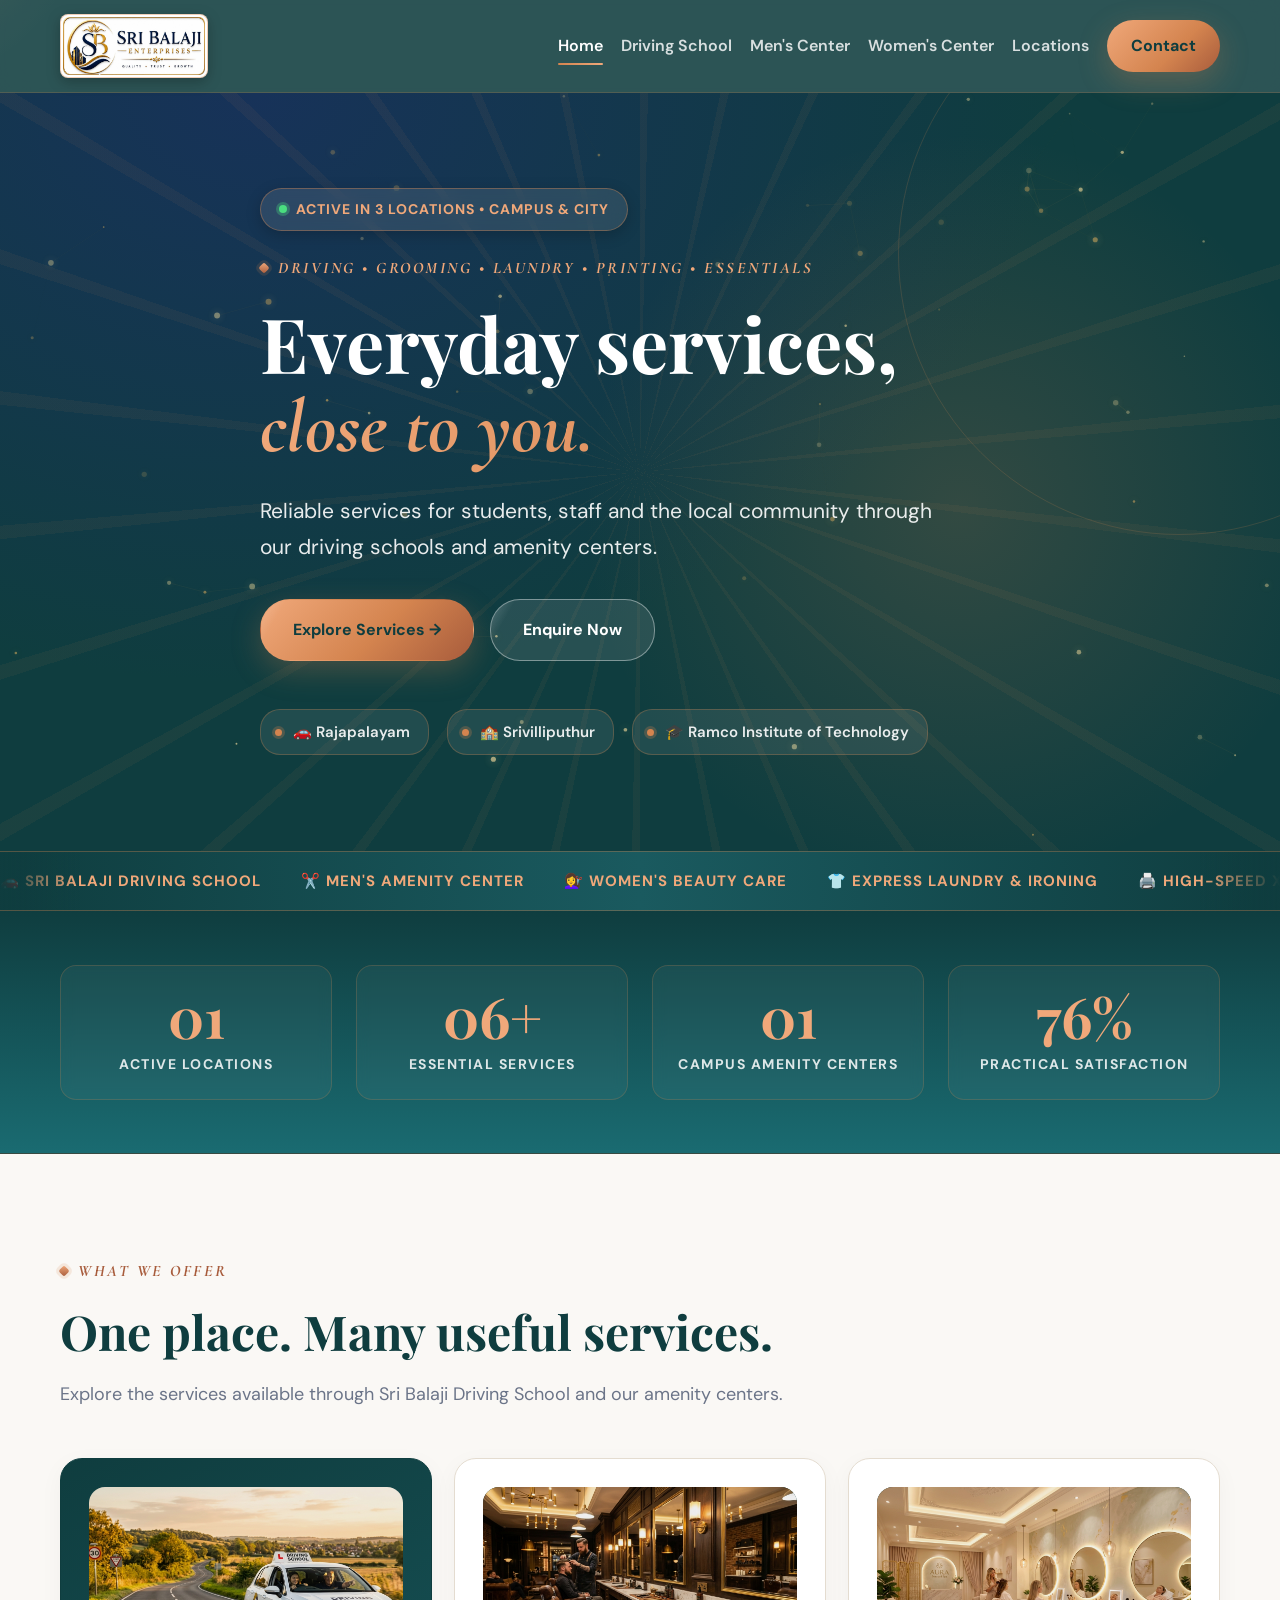
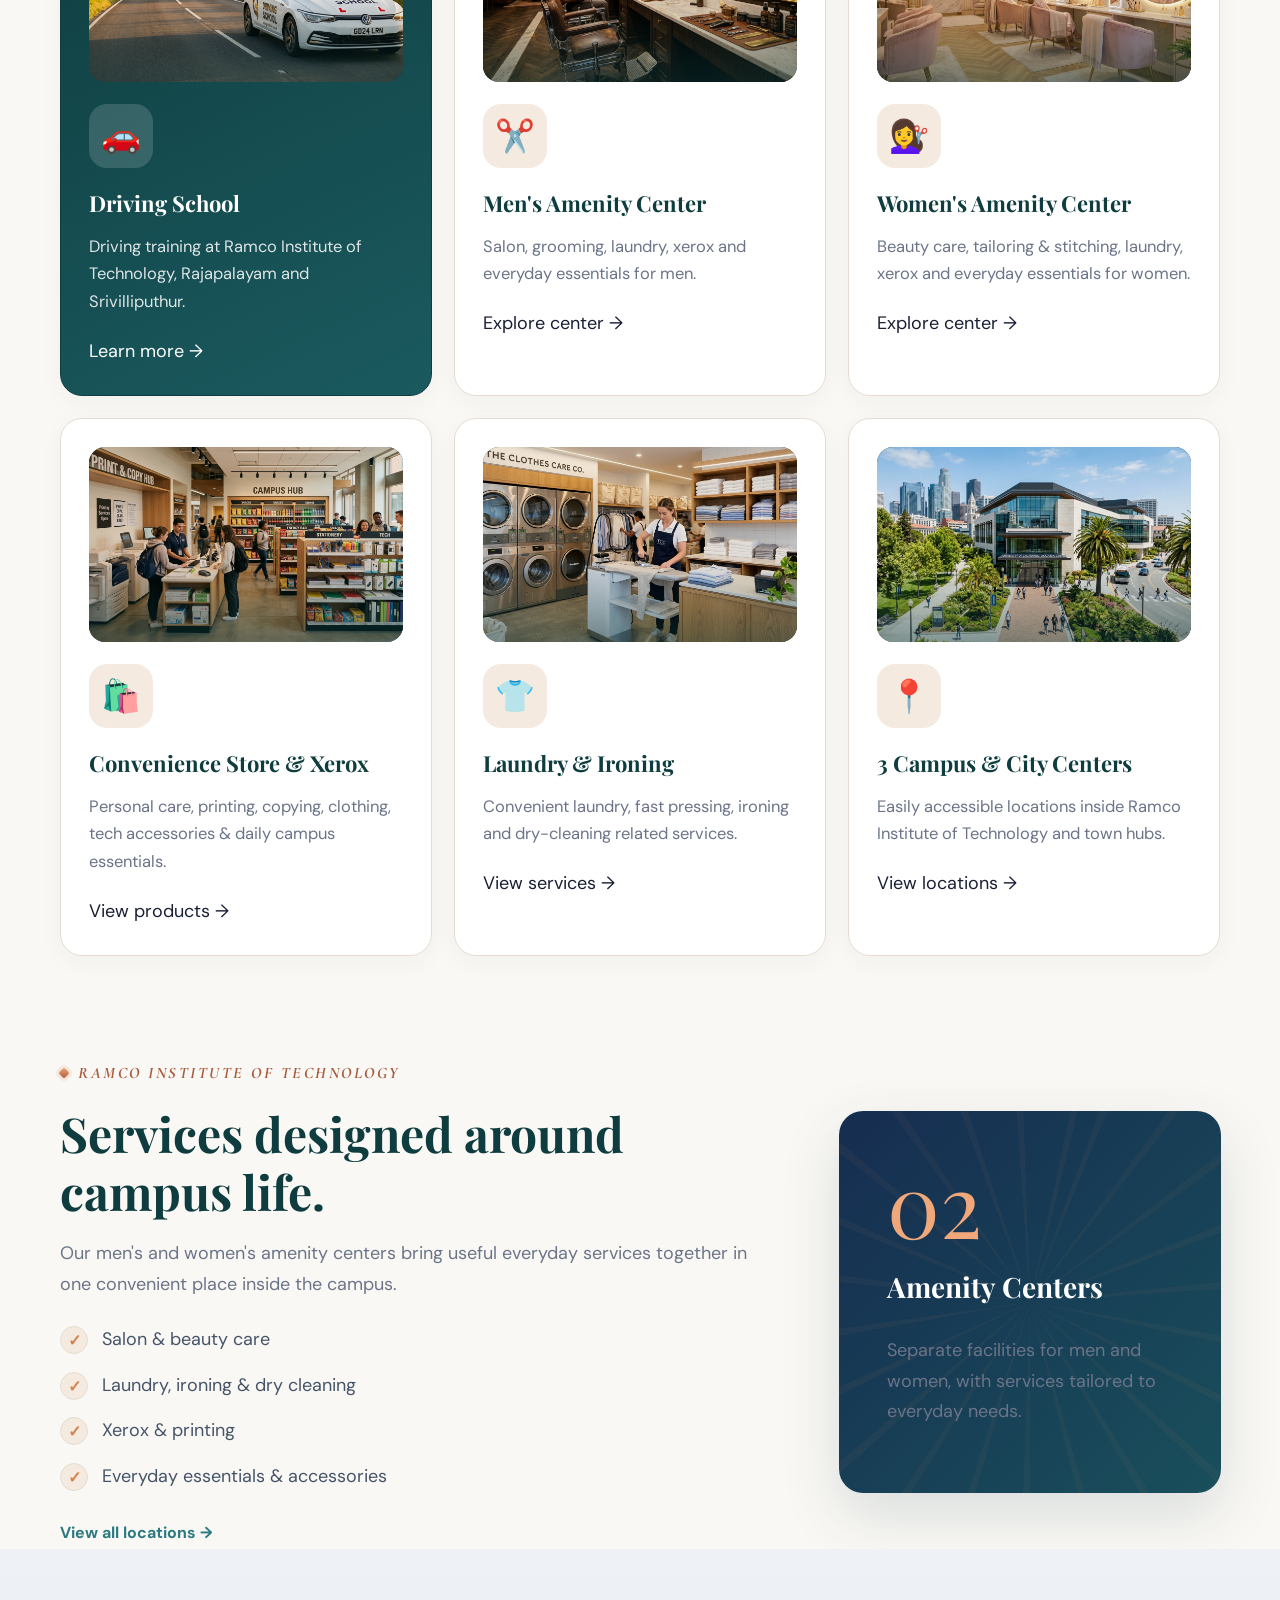
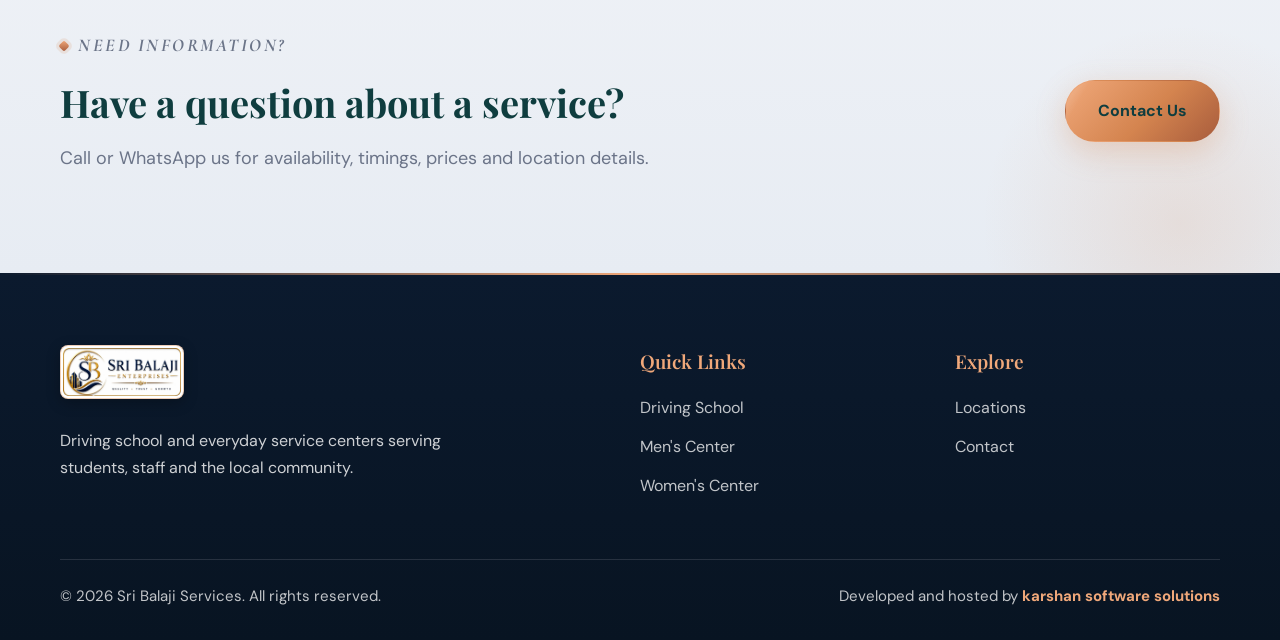
==== commit 4c116f0f: "Increase header logo size and update footer text" ====
--- a/index.html
+++ b/index.html
@@ -167,7 +167,31 @@
     </section>
   </main>
 
-  <footer class="footer"><div class="container footer-grid"><div><a class="brand footer-brand" href="index.html"><img src="images/logo.jpg" alt="Sri Balaji Enterprises Logo" class="brand-logo"></a><p>Driving school and everyday service centers serving students, staff and the local community.</p></div><div><h4>Quick Links</h4><a href="driving-school.html">Driving School</a><a href="mens-amenity.html">Men's Center</a><a href="womens-amenity.html">Women's Center</a></div><div><h4>Explore</h4><a href="locations.html">Locations</a><a href="contact.html">Contact</a></div></div><div class="container footer-bottom">© <span id="year"></span> Sri Balaji Services. All rights reserved.</div></footer>
+  <footer class="footer">
+    <div class="container footer-grid">
+      <div>
+        <a class="brand footer-brand" href="index.html">
+          <img src="images/logo.jpg" alt="Sri Balaji Enterprises Logo" class="brand-logo">
+        </a>
+        <p>Driving school and everyday service centers serving students, staff and the local community.</p>
+      </div>
+      <div>
+        <h4>Quick Links</h4>
+        <a href="driving-school.html">Driving School</a>
+        <a href="mens-amenity.html">Men's Center</a>
+        <a href="womens-amenity.html">Women's Center</a>
+      </div>
+      <div>
+        <h4>Explore</h4>
+        <a href="locations.html">Locations</a>
+        <a href="contact.html">Contact</a>
+      </div>
+    </div>
+    <div class="container footer-bottom">
+      <p>© <span id="year"></span> Sri Balaji Services. All rights reserved.</p>
+      <p class="developer-credit">Developed and hosted by <strong>karshan software solutions</strong></p>
+    </div>
+  </footer>
   <script src="js/main.js"></script>
 </body>
 </html>
--- a/css/style.css
+++ b/css/style.css
@@ -22,8 +22,8 @@
 }
 
 *{box-sizing:border-box}
-html{scroll-behavior:smooth}
-body{margin:0;font-family:'DM Sans',Arial,sans-serif;color:var(--text);background:var(--ivory);line-height:1.7;overflow-x:hidden}
+html{scroll-behavior:smooth;font-size:18px;-webkit-text-size-adjust:100%;text-size-adjust:100%}
+body{margin:0;font-family:'DM Sans',Arial,sans-serif;font-size:18px;color:var(--text);background:var(--ivory);line-height:1.75;overflow-x:hidden}
 a{text-decoration:none;color:inherit}
 .container{width:min(1120px,92%);margin:auto}
 ::selection{background:var(--gold-light);color:var(--navy)}
@@ -37,7 +37,7 @@
   position: fixed;
   top: 0;
   left: 0;
-  height: 3.5px;
+  height: 4px;
   width: 0%;
   background: linear-gradient(90deg, var(--gold-deep), var(--gold-light), var(--gold));
   z-index: 1000;
@@ -74,47 +74,47 @@
 .reveal-delay-4.in-view{transition-delay:.4s}
 
 /* ============ Ornamental eyebrow ============ */
-.eyebrow{position:relative;display:inline-flex;align-items:center;gap:9px;font-family:'Cormorant Garamond',serif;font-style:italic;font-size:14px;letter-spacing:3px;font-weight:600;color:var(--gold-deep);margin:0 0 16px;text-transform:uppercase}
-.eyebrow::before{content:"";width:7px;height:7px;background:linear-gradient(135deg,var(--gold-light),var(--gold-deep));transform:rotate(45deg);border-radius:2px;box-shadow:0 0 0 3px rgba(212,132,79,.15);animation:diamond-pulse 3s infinite ease-in-out}
+.eyebrow{position:relative;display:inline-flex;align-items:center;gap:10px;font-family:'Cormorant Garamond',serif;font-style:italic;font-size:16px;letter-spacing:2.5px;font-weight:700;color:var(--gold-deep);margin:0 0 18px;text-transform:uppercase}
+.eyebrow::before{content:"";width:8px;height:8px;background:linear-gradient(135deg,var(--gold-light),var(--gold-deep));transform:rotate(45deg);border-radius:2px;box-shadow:0 0 0 3px rgba(212,132,79,.15);animation:diamond-pulse 3s infinite ease-in-out}
 @keyframes diamond-pulse{0%,100%{transform:rotate(45deg) scale(1);box-shadow:0 0 0 3px rgba(212,132,79,.15)}50%{transform:rotate(225deg) scale(1.2);box-shadow:0 0 0 6px rgba(212,132,79,.35)}}
 .hero .eyebrow,.page-hero .eyebrow{color:var(--gold-light)}
 
 /* ============ Header ============ */
 .site-header{position:sticky;top:0;z-index:30;background:rgba(15,61,63,.88);backdrop-filter:blur(16px);border-bottom:1px solid rgba(212,132,79,.22);transition:all 0.35s var(--ease)}
 .site-header.scrolled{background:rgba(8,18,36,.96);box-shadow:0 10px 30px rgba(0,0,0,.35)}
-.nav-wrap{min-height:80px;display:flex;align-items:center;justify-content:space-between;gap:25px}
+.nav-wrap{min-height:92px;display:flex;align-items:center;justify-content:space-between;gap:25px}
 .brand{display:flex;align-items:center;gap:12px;transition:transform 0.3s var(--ease)}
 .brand:hover{transform:scale(1.03)}
-.brand-logo{height:46px;width:auto;max-width:180px;object-fit:contain;border-radius:8px;background:#fff;padding:2px;border:1px solid rgba(212,132,79,.4);box-shadow:0 4px 14px rgba(0,0,0,.25);transition:transform .35s var(--ease-spring),box-shadow .35s}
+.brand-logo{height:64px;width:auto;max-width:220px;object-fit:contain;border-radius:8px;background:#fff;padding:2px;border:1px solid rgba(212,132,79,.4);box-shadow:0 4px 14px rgba(0,0,0,.25);transition:transform .35s var(--ease-spring),box-shadow .35s}
 .brand:hover .brand-logo{transform:scale(1.04);box-shadow:0 6px 22px rgba(212,132,79,.45)}
-.footer .brand-logo{height:50px;max-width:200px;margin-bottom:10px}
-.brand>span{position:relative;display:grid;place-items:center;width:46px;height:46px;border-radius:50%;background:radial-gradient(circle at 35% 30%,var(--navy-3),var(--navy));color:var(--gold-light);font-weight:700;font-family:'Playfair Display',serif;font-size:15px;letter-spacing:.5px;border:1px solid rgba(212,132,79,.5);transition:box-shadow 0.4s}
+.footer .brand-logo{height:54px;max-width:210px;margin-bottom:12px}
+.brand>span{position:relative;display:grid;place-items:center;width:48px;height:48px;border-radius:50%;background:radial-gradient(circle at 35% 30%,var(--navy-3),var(--navy));color:var(--gold-light);font-weight:700;font-family:'Playfair Display',serif;font-size:16px;letter-spacing:.5px;border:1px solid rgba(212,132,79,.5);transition:box-shadow 0.4s}
 .brand:hover>span{box-shadow:0 0 20px rgba(212,132,79,.6)}
 .brand>span::before{content:"";position:absolute;inset:-5px;border-radius:50%;border:1px solid rgba(212,132,79,.55);border-top-color:transparent;border-left-color:transparent;animation:crest-spin 7s linear infinite}
 .brand>span::after{content:"";position:absolute;inset:-9px;border-radius:50%;border:1px dashed rgba(212,132,79,.25)}
 @keyframes crest-spin{to{transform:rotate(360deg)}}
-.brand strong{display:block;color:#fff;font-family:'Playfair Display',serif;font-size:17px;letter-spacing:.3px}
-.brand small{display:block;color:rgba(240,217,154,.65);font-size:10px;letter-spacing:1.6px;text-transform:uppercase}
-.nav{display:flex;align-items:center;gap:24px;font-size:13px;font-weight:600}
-.nav a{position:relative;padding:9px 0;color:rgba(255,255,255,.72);transition:color .3s,transform .2s}
+.brand strong{display:block;color:#fff;font-family:'Playfair Display',serif;font-size:19px;letter-spacing:.3px}
+.brand small{display:block;color:rgba(240,217,154,.75);font-size:12px;letter-spacing:1.6px;text-transform:uppercase}
+.nav{display:flex;align-items:center;gap:24px;font-size:16px;font-weight:600}
+.nav a{position:relative;padding:9px 0;color:rgba(255,255,255,.82);transition:color .3s,transform .2s}
 .nav a::after{content:"";position:absolute;left:0;right:100%;bottom:4px;height:2px;background:linear-gradient(90deg,var(--gold),var(--gold-light));transition:right .35s var(--ease);border-radius:2px}
 .nav a:hover{color:#fff;transform:translateY(-1px)}
 .nav a.active{color:#fff}
 .nav a:hover::after,.nav a.active::after{right:0}
-.nav-cta{background:linear-gradient(135deg,var(--gold-light),var(--gold) 60%,var(--gold-deep))!important;color:var(--navy)!important;padding:11px 20px!important;border-radius:30px!important;box-shadow:var(--shadow-gold);transition:transform .3s var(--ease-spring),box-shadow .3s!important}
+.nav-cta{background:linear-gradient(135deg,var(--gold-light),var(--gold) 60%,var(--gold-deep))!important;color:var(--navy)!important;padding:12px 24px!important;border-radius:30px!important;box-shadow:var(--shadow-gold);transition:transform .3s var(--ease-spring),box-shadow .3s!important;font-size:16px!important;font-weight:700}
 .nav-cta:hover{transform:translateY(-3px) scale(1.04)!important;box-shadow:0 16px 36px rgba(212,132,79,.5)!important}
 .nav-cta::after{display:none}
-.menu-toggle{display:none;border:0;background:none;font-size:25px;color:var(--gold-light);cursor:pointer;transition:transform 0.3s var(--ease)}
+.menu-toggle{display:none;border:0;background:none;font-size:28px;color:var(--gold-light);cursor:pointer;transition:transform 0.3s var(--ease)}
 .menu-toggle:hover{transform:scale(1.15)}
 
 /* ============ Buttons ============ */
-.btn{position:relative;display:inline-flex;justify-content:center;align-items:center;padding:14px 28px;border-radius:30px;font-weight:700;font-size:14px;border:1px solid transparent;overflow:hidden;transition:transform .35s var(--ease-spring),box-shadow .35s var(--ease);isolation:isolate}
+.btn{position:relative;display:inline-flex;justify-content:center;align-items:center;padding:16px 32px;border-radius:30px;font-weight:700;font-size:16px;border:1px solid transparent;overflow:hidden;transition:transform .35s var(--ease-spring),box-shadow .35s var(--ease);isolation:isolate}
 .btn::before{content:"";position:absolute;inset:0;background:linear-gradient(120deg,transparent 30%,rgba(255,255,255,.6) 48%,transparent 66%);background-size:220% 100%;background-position:120% 0;transition:background-position .7s var(--ease);z-index:1}
 .btn:hover::before{background-position:-20% 0}
 .btn span,.btn{z-index:2}
 .btn-primary{background:linear-gradient(135deg,var(--gold-light),var(--gold) 55%,var(--gold-deep));color:var(--navy);box-shadow:var(--shadow-gold)}
-.btn-primary:hover{transform:translateY(-4px) scale(1.02);box-shadow:0 20px 42px rgba(212,132,79,.45)}}
-.btn-light{background:rgba(255,255,255,.08);color:#fff;border-color:rgba(255,255,255,.35);backdrop-filter:blur(8px)}
+.btn-primary:hover{transform:translateY(-4px) scale(1.02);box-shadow:0 20px 42px rgba(212,132,79,.45)}
+.btn-light{background:rgba(255,255,255,.1);color:#fff;border-color:rgba(255,255,255,.4);backdrop-filter:blur(8px)}
 .btn-light:hover{background:#fff;color:var(--navy);transform:translateY(-4px) scale(1.02);box-shadow:0 15px 35px rgba(255,255,255,.2)}
 .btn-ripple{position:absolute;border-radius:50%;background:rgba(255,255,255,.35);transform:scale(0);animation:ripple-animation 0.6s linear;pointer-events:none}
 @keyframes ripple-animation{to{transform:scale(4);opacity:0}}
@@ -133,8 +133,8 @@
 .cursor-glow{position:fixed;width:380px;height:380px;border-radius:50%;background:radial-gradient(circle,rgba(212,132,79,.12) 0%,transparent 70%);pointer-events:none;transform:translate(-50%,-50%);z-index:9999;transition:opacity .3s;mix-blend-mode:screen}
 
 /* ============ Live Status Pill ============ */
-.live-pill{display:inline-flex;align-items:center;gap:8px;padding:6px 14px;background:rgba(255,255,255,.08);border:1px solid rgba(212,132,79,.35);border-radius:30px;color:var(--gold-light);font-size:11px;font-weight:700;letter-spacing:1px;text-transform:uppercase;margin-bottom:18px;backdrop-filter:blur(10px);box-shadow:0 4px 15px rgba(0,0,0,.2);animation:rise-in 1s var(--ease) both}
-.live-dot{width:7px;height:7px;border-radius:50%;background:#4ade80;box-shadow:0 0 0 3px rgba(74,222,128,.3);animation:live-blink 1.8s infinite ease-in-out}
+.live-pill{display:inline-flex;align-items:center;gap:9px;padding:8px 18px;background:rgba(255,255,255,.1);border:1px solid rgba(212,132,79,.4);border-radius:30px;color:var(--gold-light);font-size:14px;font-weight:700;letter-spacing:1px;text-transform:uppercase;margin-bottom:20px;backdrop-filter:blur(10px);box-shadow:0 4px 15px rgba(0,0,0,.2);animation:rise-in 1s var(--ease) both}
+.live-dot{width:8px;height:8px;border-radius:50%;background:#4ade80;box-shadow:0 0 0 3px rgba(74,222,128,.3);animation:live-blink 1.8s infinite ease-in-out}
 @keyframes live-blink{0%,100%{transform:scale(1);opacity:1;box-shadow:0 0 0 3px rgba(74,222,128,.3)}50%{transform:scale(1.3);opacity:.8;box-shadow:0 0 0 7px rgba(74,222,128,.6)}}
 
 /* ============ Kinetic Rotating Word Headline ============ */
@@ -143,558 +143,436 @@
 .word-rotator em.active{opacity:1;transform:translateY(0)}
 .word-rotator em.prev{opacity:0;transform:translateY(-100%)}
 
-.hero-content{position:relative;z-index:2;color:#fff;max-width:780px;padding:95px 0}
-.hero h1,.page-hero h1{font-family:'Playfair Display',serif;font-size:clamp(42px,6vw,78px);line-height:1.08;margin:0 0 20px;animation:rise-in 1s var(--ease) both}
+.hero-content{position:relative;z-index:2;color:#fff;max-width:820px;padding:95px 0}
+.hero h1,.page-hero h1{font-family:'Playfair Display',serif;font-size:clamp(44px,6vw,76px);line-height:1.12;margin:0 0 22px;animation:rise-in 1s var(--ease) both}
 .hero h1 em,.page-hero h1 em{font-style:italic;font-family:'Cormorant Garamond',serif;background:linear-gradient(100deg,var(--gold-light),var(--gold) 45%,#fff 60%,var(--gold-light));-webkit-background-clip:text;background-clip:text;color:transparent;background-size:220% 100%;animation:shine-sweep 4s ease-in-out infinite}
 @keyframes shine-sweep{0%,100%{background-position:0% 0}50%{background-position:100% 0}}
 @keyframes rise-in{from{opacity:0;transform:translateY(28px) scale(0.98)}to{opacity:1;transform:translateY(0) scale(1)}}
-.hero-text{font-size:18px;max-width:620px;color:rgba(255,255,255,.82);margin-bottom:32px;animation:rise-in 1s .15s var(--ease) both}
-.button-row{display:flex;gap:14px;flex-wrap:wrap;animation:rise-in 1s .3s var(--ease) both}
-.hero-locations{display:flex;flex-wrap:wrap;gap:18px;margin-top:48px;font-size:12px;color:rgba(255,255,255,.78);animation:rise-in 1s .45s var(--ease) both}
-.hero-locations span{position:relative;padding:8px 16px 8px 30px;background:rgba(255,255,255,.06);border:1px solid rgba(212,132,79,.25);border-radius:20px;backdrop-filter:blur(6px);transition:all 0.35s var(--ease-spring);display:inline-flex;align-items:center}
-.hero-locations span:hover{background:rgba(212,132,79,.15);border-color:var(--gold-light);transform:translateY(-3px) scale(1.05);box-shadow:0 8px 20px rgba(0,0,0,.2)}
-.hero-locations span:before{content:"";position:absolute;left:14px;width:6px;height:6px;background:var(--gold);border-radius:50%;box-shadow:0 0 0 3px rgba(212,132,79,.25);animation:dot-glow 2s infinite ease-in-out}
+.hero-text{font-size:21px;line-height:1.7;max-width:680px;color:rgba(255,255,255,.9);margin-bottom:34px;animation:rise-in 1s .15s var(--ease) both}
+.button-row{display:flex;gap:16px;flex-wrap:wrap;animation:rise-in 1s .3s var(--ease) both}
+.hero-locations{display:flex;flex-wrap:wrap;gap:18px;margin-top:48px;font-size:15px;color:rgba(255,255,255,.9);animation:rise-in 1s .45s var(--ease) both}
+.hero-locations span{position:relative;padding:9px 18px 9px 32px;background:rgba(255,255,255,.08);border:1px solid rgba(212,132,79,.3);border-radius:20px;backdrop-filter:blur(6px);transition:all 0.35s var(--ease-spring);display:inline-flex;align-items:center;font-weight:600}
+.hero-locations span:hover{background:rgba(212,132,79,.2);border-color:var(--gold-light);transform:translateY(-3px) scale(1.05);box-shadow:0 8px 20px rgba(0,0,0,.2)}
+.hero-locations span:before{content:"";position:absolute;left:14px;width:7px;height:7px;background:var(--gold);border-radius:50%;box-shadow:0 0 0 3px rgba(212,132,79,.25);animation:dot-glow 2s infinite ease-in-out}
 @keyframes dot-glow{0%,100%{box-shadow:0 0 0 3px rgba(212,132,79,.25)}50%{box-shadow:0 0 0 6px rgba(212,132,79,.6)}}
 
 /* ============ Marquee Ribbon Ticker ============ */
-.marquee-wrap{position:relative;background:linear-gradient(90deg,var(--navy),var(--navy-2),var(--navy));border-top:1px solid rgba(212,132,79,.35);border-bottom:1px solid rgba(212,132,79,.35);overflow:hidden;display:flex;user-select:none;padding:14px 0}
+.marquee-wrap{position:relative;background:linear-gradient(90deg,var(--navy),var(--navy-2),var(--navy));border-top:1px solid rgba(212,132,79,.35);border-bottom:1px solid rgba(212,132,79,.35);overflow:hidden;display:flex;user-select:none;padding:16px 0}
 .marquee-wrap::before,.marquee-wrap::after{content:"";position:absolute;top:0;bottom:0;width:80px;z-index:2;pointer-events:none}
 .marquee-wrap::before{left:0;background:linear-gradient(90deg,var(--navy),transparent)}
 .marquee-wrap::after{right:0;background:linear-gradient(-90deg,var(--navy),transparent)}
 .marquee-content{display:flex;gap:40px;flex-shrink:0;animation:marquee-scroll 32s linear infinite;align-items:center}
-.marquee-content span{color:var(--gold-light);font-size:13px;font-weight:600;letter-spacing:1px;white-space:nowrap;display:inline-flex;align-items:center;gap:10px;text-transform:uppercase}
+.marquee-content span{color:var(--gold-light);font-size:15px;font-weight:700;letter-spacing:1px;white-space:nowrap;display:inline-flex;align-items:center;gap:10px;text-transform:uppercase}
 .marquee-wrap:hover .marquee-content{animation-play-state:paused}
 @keyframes marquee-scroll{from{transform:translateX(0)}to{transform:translateX(-100%)}}
 
 /* ============ Live Stats Strip ============ */
-.stats-strip{padding:50px 0;background:linear-gradient(180deg,#0f3d3f,#1a6b71);position:relative;color:#fff;border-bottom:1px solid rgba(212,132,79,.2)}
+.stats-strip{padding:54px 0;background:linear-gradient(180deg,#0f3d3f,#1a6b71);position:relative;color:#fff;border-bottom:1px solid rgba(212,132,79,.2)}
 .stats-grid{display:grid;grid-template-columns:repeat(4,1fr);gap:24px;text-align:center}
-.stat-item{position:relative;padding:20px;border-radius:16px;background:rgba(255,255,255,.03);border:1px solid rgba(212,132,79,.18);backdrop-filter:blur(6px);transition:transform .35s var(--ease),border-color .35s,box-shadow .35s}
+.stat-item{position:relative;padding:22px;border-radius:16px;background:rgba(255,255,255,.04);border:1px solid rgba(212,132,79,.22);backdrop-filter:blur(6px);transition:transform .35s var(--ease),border-color .35s,box-shadow .35s}
 .stat-item:hover{transform:translateY(-6px);border-color:var(--gold);box-shadow:0 12px 30px rgba(0,0,0,.35)}
-.stat-number{font-family:'Playfair Display',serif;font-size:clamp(36px,4vw,52px);font-weight:700;color:var(--gold-light);line-height:1;margin-bottom:8px}
-.stat-label{font-size:12px;color:rgba(255,255,255,.75);letter-spacing:1.5px;text-transform:uppercase;font-weight:600}
+.stat-number{font-family:'Playfair Display',serif;font-size:clamp(38px,4.5vw,56px);font-weight:700;color:var(--gold-light);line-height:1;margin-bottom:8px}
+.stat-label{font-size:14px;color:rgba(255,255,255,.85);letter-spacing:1.5px;text-transform:uppercase;font-weight:700}
 
 /* ============ Sections ============ */
 .section{padding:100px 0;position:relative}
 .soft-section{padding:95px 0;background:linear-gradient(180deg,var(--cream),#f3ecd9);position:relative}
-.section-heading{max-width:700px;margin-bottom:48px}
-.section-heading h2,.split h2,.cta h2,.centered h2,.contact-box h2{font-family:'Playfair Display',serif;color:var(--navy);font-size:clamp(30px,4vw,46px);line-height:1.15;margin:0 0 14px}
-.section-heading p:last-child,.split>div>p:not(.eyebrow),.centered>p:not(.eyebrow){color:var(--muted)}
+.section-heading{max-width:750px;margin-bottom:48px}
+.section-heading h2,.split h2,.cta h2,.centered h2,.contact-box h2{font-family:'Playfair Display',serif;color:var(--navy);font-size:clamp(32px,4vw,48px);line-height:1.2;margin:0 0 16px}
+.section-heading p:last-child,.split>div>p:not(.eyebrow),.centered>p:not(.eyebrow){color:var(--muted);font-size:18px;line-height:1.7}
 
 /* ============ Service / card grids ============ */
-.service-grid{display:grid;grid-template-columns:repeat(3,1fr);gap:24px}
-.service-card{position:relative;display:block;background:#fff;border:1px solid var(--line);border-radius:20px;padding:26px;transition:transform .45s var(--ease),box-shadow .45s var(--ease),border-color .45s;box-shadow:0 6px 24px rgba(15,61,63,.04);overflow:hidden;transform-style:preserve-3d;perspective:1000px}
-.card-img-wrap{position:relative;width:100%;height:180px;border-radius:14px;overflow:hidden;margin-bottom:20px;background:var(--navy)}
+.service-grid{display:grid;grid-template-columns:repeat(3,1fr);gap:28px}
+.service-card{position:relative;display:block;background:#fff;border:1px solid var(--line);border-radius:22px;padding:28px;transition:transform .45s var(--ease),box-shadow .45s var(--ease),border-color .45s;box-shadow:0 6px 24px rgba(15,61,63,.04);overflow:hidden;transform-style:preserve-3d;perspective:1000px}
+.card-img-wrap{position:relative;width:100%;height:195px;border-radius:16px;overflow:hidden;margin-bottom:22px;background:var(--navy)}
 .card-img{width:100%;height:100%;object-fit:cover;transition:transform .65s var(--ease),filter .65s;filter:brightness(0.95)}
 .service-card:hover .card-img{transform:scale(1.08);filter:brightness(1.05)}
 .card-img-wrap::after{content:"";position:absolute;inset:0;background:linear-gradient(180deg,transparent 60%,rgba(15,61,63,.45));pointer-events:none}
 
 /* ============ Cinematic Video Showcase ============ */
-.video-showcase-section{padding:90px 0;background:radial-gradient(ellipse at 50% 0%,#162d50,var(--navy) 75%);position:relative;color:#fff;overflow:hidden}
+.video-showcase-section{padding:95px 0;background:radial-gradient(ellipse at 50% 0%,#162d50,var(--navy) 75%);position:relative;color:#fff;overflow:hidden}
 .video-showcase-section::before{content:"";position:absolute;inset:-30%;background:repeating-conic-gradient(from 15deg,rgba(212,132,79,.04) 0deg 2deg,transparent 2deg 18deg);animation:rays-spin 90s linear infinite}
 .video-card{position:relative;border-radius:24px;overflow:hidden;box-shadow:0 30px 80px rgba(0,0,0,.5);border:1px solid rgba(212,132,79,.4);background:#000}
 .video-player{width:100%;max-height:540px;object-fit:cover;display:block;filter:contrast(1.05) saturate(1.1)}
 .video-overlay-ui{position:absolute;inset:0;background:linear-gradient(180deg,rgba(15,61,63,.2) 0%,rgba(15,61,63,.7) 90%);display:flex;flex-direction:column;justify-content:space-between;padding:36px;pointer-events:none}
 .video-top-bar{display:flex;justify-content:space-between;align-items:center}
 .video-bottom-bar{display:flex;justify-content:space-between;align-items:flex-end;gap:20px}
-.video-ctrl-btn{pointer-events:auto;background:rgba(15,61,63,.8);border:1px solid rgba(212,132,79,.5);color:var(--gold-light);padding:10px 18px;border-radius:30px;font-size:12px;font-weight:700;letter-spacing:1px;cursor:pointer;display:inline-flex;align-items:center;gap:8px;backdrop-filter:blur(10px);transition:all .3s var(--ease)}
+.video-ctrl-btn{pointer-events:auto;background:rgba(15,61,63,.8);border:1px solid rgba(212,132,79,.5);color:var(--gold-light);padding:12px 20px;border-radius:30px;font-size:14px;font-weight:700;letter-spacing:1px;cursor:pointer;display:inline-flex;align-items:center;gap:8px;backdrop-filter:blur(10px);transition:all .3s var(--ease)}
 .video-ctrl-btn:hover{background:var(--gold);color:var(--navy);transform:scale(1.05);box-shadow:0 8px 24px rgba(212,132,79,.4)}
 
-.service-card::before{content:"";position:absolute;inset:0;border-radius:20px;padding:1.5px;background:linear-gradient(135deg,var(--gold-light),transparent 50%,var(--gold) 100%);-webkit-mask:linear-gradient(#000 0 0) content-box,linear-gradient(#000 0 0);-webkit-mask-composite:xor;mask-composite:exclude;opacity:0;transition:opacity .45s}
+.service-card::before{content:"";position:absolute;inset:0;border-radius:22px;padding:1.5px;background:linear-gradient(135deg,var(--gold-light),transparent 50%,var(--gold) 100%);-webkit-mask:linear-gradient(#000 0 0) content-box,linear-gradient(#000 0 0);-webkit-mask-composite:xor;mask-composite:exclude;opacity:0;transition:opacity .45s}
 .service-card::after{content:"";position:absolute;top:-50%;left:-50%;width:200%;height:200%;background:radial-gradient(circle,rgba(212,132,79,.1) 0%,transparent 60%);opacity:0;transition:opacity 0.4s;pointer-events:none}
 .service-card:hover{transform:translateY(-10px);box-shadow:var(--shadow-hover);border-color:transparent}
 .service-card:hover::before,.service-card:hover::after{opacity:1}
 .service-card.featured{background:linear-gradient(155deg,var(--navy) 0%,var(--navy-2) 100%);color:#fff;border-color:var(--navy)}
-.service-card h3{font-size:20px;margin:14px 0 8px;color:var(--navy);font-family:'Playfair Display',serif;transition:color 0.3s}
+.service-card h3{font-size:22px;margin:16px 0 10px;color:var(--navy);font-family:'Playfair Display',serif;transition:color 0.3s}
 .service-card:hover h3{color:var(--navy-3)}
 .service-card.featured h3{color:#fff}
 .service-card.featured:hover h3{color:var(--gold-light)}
-.service-card p{color:var(--muted);font-size:14px;margin:0 0 18px}
-.service-card.featured p{color:rgba(255,255,255,.75)}
-.service-card>a:last-child,.location-card>a:last-child{color:var(--gold-deep);font-size:13px;font-weight:700;display:inline-flex;align-items:center;gap:6px;transition:gap .3s,color .3s}
-.service-card:hover>a:last-child,.location-card:hover>a:last-child{gap:12px;color:var(--gold)}
+.service-card p{color:var(--muted);font-size:16.5px;line-height:1.68;margin:0 0 20px}
+.service-card.featured p{color:rgba(255,255,255,.85)}
+.service-card>a:last-child,.location-card>a:last-child{color:var(--gold-deep);font-size:16px;font-weight:700;display:inline-flex;align-items:center;gap:8px;transition:gap .3s,color .3s}
+.service-card:hover>a:last-child,.location-card:hover>a:last-child{gap:14px;color:var(--gold)}
 .service-card.featured>a:last-child{color:var(--gold-light)}
 
-.icon{font-size:30px;width:60px;height:60px;display:grid;place-items:center;border-radius:18px;background:var(--cream);transition:transform .45s var(--ease-spring),background-color .3s}
+.icon{font-size:32px;width:64px;height:64px;display:grid;place-items:center;border-radius:18px;background:var(--cream);transition:transform .45s var(--ease-spring),background-color .3s}
 .service-card:hover .icon{transform:rotate(-10deg) scale(1.18);background:var(--gold-light)}
-.service-card.featured .icon{background:rgba(255,255,255,.1)}
-.service-card.featured:hover .icon{background:rgba(212,132,79,.25);transform:rotate(10deg) scale(1.18)}
+.service-card.featured .icon{background:rgba(255,255,255,.15)}
+.service-card.featured:hover .icon{background:rgba(212,132,79,.3);transform:rotate(10deg) scale(1.18)}
 
 /* ============ Split section ============ */
 .split{display:grid;grid-template-columns:1.3fr .7fr;gap:70px;align-items:center}
 .check-list{padding:0;margin:25px 0;list-style:none}
-.check-list li{margin:12px 0;color:#465468;transition:transform .3s var(--ease),color .3s;display:flex;align-items:center}
+.check-list li{margin:14px 0;color:#465468;transition:transform .3s var(--ease),color .3s;display:flex;align-items:center;font-size:18px}
 .check-list li:hover{transform:translateX(8px);color:var(--navy)}
-.check-list li:before{content:"✓";color:var(--gold);font-weight:700;margin-right:12px;font-size:16px;display:inline-grid;place-items:center;width:22px;height:22px;background:var(--cream);border-radius:50%;border:1px solid var(--line)}
-.text-link{font-size:13px;color:var(--navy-3);font-weight:700;position:relative;display:inline-flex;align-items:center;gap:4px;transition:gap 0.3s}
-.text-link::after{content:"";position:absolute;left:0;right:100%;bottom:-3px;height:1.5px;background:var(--gold);transition:right .35s var(--ease)}
-.text-link:hover{gap:8px}
+.check-list li:before{content:"✓";color:var(--gold);font-weight:700;margin-right:14px;font-size:16px;display:inline-grid;place-items:center;width:26px;height:26px;background:var(--cream);border-radius:50%;border:1px solid var(--line)}
+.text-link{font-size:16px;color:var(--navy-3);font-weight:700;position:relative;display:inline-flex;align-items:center;gap:6px;transition:gap 0.3s}
+.text-link::after{content:"";position:absolute;left:0;right:100%;bottom:-3px;height:2px;background:var(--gold);transition:right .35s var(--ease)}
+.text-link:hover{gap:10px}
 .text-link:hover::after{right:0}
 .info-panel{position:relative;background:linear-gradient(165deg,var(--navy),#0d2040);color:#fff;border-radius:24px;padding:48px;min-height:320px;display:flex;flex-direction:column;justify-content:flex-end;overflow:hidden;box-shadow:var(--shadow);transition:transform 0.4s var(--ease)}
 .info-panel:hover{transform:translateY(-6px)}
 .info-panel::before{content:"";position:absolute;inset:0;background:repeating-conic-gradient(from 20deg,rgba(212,132,79,.05) 0deg 2deg,transparent 2deg 16deg);animation:rays-spin 70s linear infinite}
-.panel-number{position:relative;font-family:'Playfair Display',serif;font-size:86px;color:var(--gold-light);line-height:1;transition:transform 0.4s var(--ease-spring)}
+.panel-number{position:relative;font-family:'Playfair Display',serif;font-size:88px;color:var(--gold-light);line-height:1;transition:transform 0.4s var(--ease-spring)}
 .info-panel:hover .panel-number{transform:scale(1.08) translateY(-4px)}
-.info-panel h3{position:relative;font-size:26px;margin:15px 0 5px;font-family:'Playfair Display',serif}
-.info-panel p{position:relative;color:rgba(255,255,255,.75)}
+.info-panel h3{position:relative;font-size:28px;margin:15px 0 6px;font-family:'Playfair Display',serif}
+.info-panel p{position:relative;color:rgba(255,255,255,.85);font-size:17px;line-height:1.65}
 
 /* ============ CTA ============ */
-.cta-section{padding:75px 0;background:linear-gradient(180deg,#eef1f6,#e7ecf3);position:relative;overflow:hidden}
+.cta-section{padding:80px 0;background:linear-gradient(180deg,#eef1f6,#e7ecf3);position:relative;overflow:hidden}
 .cta-section::before{content:"";position:absolute;width:400px;height:400px;background:radial-gradient(circle,rgba(212,132,79,.15),transparent 70%);bottom:-150px;right:-100px;border-radius:50%}
 .cta{display:flex;align-items:center;justify-content:space-between;gap:30px;position:relative;z-index:1}
-.cta h2{font-size:36px}
-.cta p{color:var(--muted)}
+.cta h2{font-size:38px}
+.cta p{color:var(--muted);font-size:18px}
 
 /* ============ Page hero ============ */
 .page-hero{position:relative;padding:120px 0;background:radial-gradient(ellipse at 15% 0%,#173259,var(--navy) 60%);color:#fff;overflow:hidden}
 .page-hero::before{content:"";position:absolute;inset:-30%;background:repeating-conic-gradient(from 10deg,rgba(212,132,79,.06) 0deg 1.2deg,transparent 1.2deg 12deg);animation:rays-spin 90s linear infinite}
 .page-hero>div{position:relative;z-index:1}
 .page-hero h1{max-width:850px;animation:rise-in 1s var(--ease) both}
-.page-hero>div>p:last-child{max-width:650px;color:rgba(255,255,255,.75);font-size:17px;animation:rise-in 1s .15s var(--ease) both}
+.page-hero>div>p:last-child{max-width:680px;color:rgba(255,255,255,.88);font-size:20px;line-height:1.7;animation:rise-in 1s .15s var(--ease) both}
 
 /* ============ Location cards ============ */
-.location-grid{display:grid;grid-template-columns:repeat(3,1fr);gap:24px}
-.location-card{position:relative;border:1px solid var(--line);border-radius:20px;padding:34px;background:#fff;transition:transform .45s var(--ease),box-shadow .45s var(--ease),border-color .45s}
+.location-grid{display:grid;grid-template-columns:repeat(3,1fr);gap:28px}
+.location-card{position:relative;border:1px solid var(--line);border-radius:22px;padding:34px;background:#fff;transition:transform .45s var(--ease),box-shadow .45s var(--ease),border-color .45s}
 .location-card:hover{transform:translateY(-8px);box-shadow:var(--shadow-hover);border-color:rgba(212,132,79,.4)}
 .location-card.large{grid-column:span 1}
-.location-card h2,.location-card h3{color:var(--navy);margin:12px 0 8px;font-family:'Playfair Display',serif}
-.location-card p{color:var(--muted);font-size:14px}
-.location-tag{font-size:10px;letter-spacing:1.8px;color:var(--gold-deep);font-weight:800}
+.location-card h2,.location-card h3{color:var(--navy);margin:14px 0 10px;font-family:'Playfair Display',serif;font-size:22px}
+.location-card p{color:var(--muted);font-size:16.5px;line-height:1.68}
+.location-tag{font-size:13px;letter-spacing:1.8px;color:var(--gold-deep);font-weight:800}
 
 /* ============ Feature list ============ */
-.feature-list{display:grid;gap:1px;background:var(--line);border:1px solid var(--line);border-radius:18px;overflow:hidden;box-shadow:var(--shadow)}
-.feature-list div{background:#fff;padding:24px;display:flex;gap:18px;transition:all .35s var(--ease);align-items:center}
+.feature-list{display:grid;gap:1px;background:var(--line);border:1px solid var(--line);border-radius:20px;overflow:hidden;box-shadow:var(--shadow)}
+.feature-list div{background:#fff;padding:26px;display:flex;gap:18px;transition:all .35s var(--ease);align-items:center}
 .feature-list div:hover{background:var(--cream);transform:translateX(6px)}
-.feature-list b{color:var(--gold-deep);font-family:'Playfair Display',serif;font-size:20px}
+.feature-list b{color:var(--gold-deep);font-family:'Playfair Display',serif;font-size:22px}
+.feature-list span{font-size:18px}
 
 /* ============ Tags ============ */
-.tag-list{display:flex;flex-wrap:wrap;gap:8px;margin:18px 0}
-.tag-list span{font-size:11px;background:var(--cream);padding:6px 12px;border-radius:20px;color:#5b6478;border:1px solid var(--line);transition:all .3s var(--ease-spring)}
+.tag-list{display:flex;flex-wrap:wrap;gap:9px;margin:18px 0}
+.tag-list span{font-size:14px;background:var(--cream);padding:7px 14px;border-radius:20px;color:#5b6478;border:1px solid var(--line);transition:all .3s var(--ease-spring);font-weight:600}
 .tag-list span:hover{background:#fff;border-color:var(--gold);color:var(--gold-deep);transform:translateY(-2px) scale(1.06)}
 .service-card:hover .tag-list span{border-color:rgba(212,132,79,.5);color:var(--gold-deep)}
 
 /* ============ Category grid ============ */
-.category-grid{display:grid;grid-template-columns:repeat(3,1fr);gap:24px}
-.category-grid>div{padding:30px;background:#fff;border:1px solid var(--line);border-radius:18px;transition:transform .4s var(--ease),box-shadow .4s,border-color .4s}
+.category-grid{display:grid;grid-template-columns:repeat(3,1fr);gap:26px}
+.category-grid>div{padding:32px;background:#fff;border:1px solid var(--line);border-radius:20px;transition:transform .4s var(--ease),box-shadow .4s,border-color .4s}
 .category-grid>div:hover{transform:translateY(-8px);box-shadow:var(--shadow-hover);border-color:rgba(212,132,79,.4)}
-.category-grid h3{margin-top:0;color:var(--navy);font-family:'Playfair Display',serif}
-.category-grid p{color:var(--muted);font-size:14px}
-.centered{text-align:center;max-width:750px;margin-inline:auto}
-.centered .btn{margin-top:20px}
+.category-grid h3{margin-top:0;color:var(--navy);font-family:'Playfair Display',serif;font-size:22px}
+.category-grid p{color:var(--muted);font-size:16.5px;line-height:1.65}
+.centered{text-align:center;max-width:780px;margin-inline:auto}
+.centered .btn{margin-top:24px}
 
 /* ============ Contact ============ */
 .contact-grid{display:grid;grid-template-columns:1.1fr .9fr;gap:55px}
-.contact-cards{display:grid;gap:16px}
-.contact-card{display:flex;gap:18px;align-items:center;border:1px solid var(--line);padding:22px 26px;border-radius:18px;transition:transform .35s var(--ease-spring),box-shadow .35s,border-color .35s;background:#fff}
+.contact-cards{display:grid;gap:18px}
+.contact-card{display:flex;gap:20px;align-items:center;border:1px solid var(--line);padding:24px 28px;border-radius:20px;transition:transform .35s var(--ease-spring),box-shadow .35s,border-color .35s;background:#fff}
 .contact-card:hover{transform:translateY(-5px) scale(1.02);box-shadow:var(--shadow-hover);border-color:rgba(212,132,79,.5)}
-.contact-card>span{font-size:28px;transition:transform 0.3s}
+.contact-card>span{font-size:32px;transition:transform 0.3s}
 .contact-card:hover>span{transform:scale(1.2) rotate(5deg)}
-.contact-card h3{margin:0;color:var(--navy);font-family:'Playfair Display',serif}
-.contact-card p{margin:2px 0 0;color:var(--muted);font-size:13px}
-.contact-box{position:relative;background:linear-gradient(165deg,var(--cream),#f1e9d3);border-radius:24px;padding:40px;overflow:hidden;box-shadow:var(--shadow)}
+.contact-card h3{margin:0;color:var(--navy);font-family:'Playfair Display',serif;font-size:20px}
+.contact-card p{margin:4px 0 0;color:var(--muted);font-size:16px;line-height:1.6}
+.contact-box{position:relative;background:linear-gradient(165deg,var(--cream),#f1e9d3);border-radius:24px;padding:44px;overflow:hidden;box-shadow:var(--shadow)}
 .contact-box::before{content:"";position:absolute;top:-40px;right:-40px;width:160px;height:160px;border:1px solid rgba(212,132,79,.3);border-radius:50%;animation:ring-pulse 8s infinite alternate}
-.muted{color:var(--muted);font-size:14px}
-.detail{display:flex;gap:16px;padding:18px 0;border-bottom:1px solid rgba(16,35,63,.1);transition:transform 0.3s}
+.muted{color:var(--muted);font-size:16px}
+.detail{display:flex;gap:18px;padding:20px 0;border-bottom:1px solid rgba(16,35,63,.1);transition:transform 0.3s}
 .detail:hover{transform:translateX(6px)}
-.detail span{font-size:22px}
-.detail small{display:block;color:var(--muted);font-size:11px;letter-spacing:.5px}
-.detail strong{display:block;color:var(--navy);font-size:14px}
+.detail span{font-size:26px}
+.detail small{display:block;color:var(--muted);font-size:13.5px;letter-spacing:.5px}
+.detail strong{display:block;color:var(--navy);font-size:17.5px}
 
 /* ============ Floating Back-to-Top Button ============ */
-.back-to-top{position:fixed;bottom:30px;right:30px;width:48px;height:48px;border-radius:50%;background:linear-gradient(135deg,var(--navy),var(--navy-2));color:var(--gold-light);display:grid;place-items:center;border:1px solid rgba(212,132,79,.4);box-shadow:0 8px 25px rgba(0,0,0,.3);cursor:pointer;z-index:90;opacity:0;visibility:hidden;transform:scale(0.8) translateY(20px);transition:all .35s var(--ease-spring)}
+.back-to-top{position:fixed;bottom:30px;right:30px;width:52px;height:52px;border-radius:50%;background:linear-gradient(135deg,var(--navy),var(--navy-2));color:var(--gold-light);display:grid;place-items:center;border:1px solid rgba(212,132,79,.4);box-shadow:0 8px 25px rgba(0,0,0,.3);cursor:pointer;z-index:90;opacity:0;visibility:hidden;transform:scale(0.8) translateY(20px);transition:all .35s var(--ease-spring);font-size:20px}
 .back-to-top.visible{opacity:1;visibility:visible;transform:scale(1) translateY(0)}
 .back-to-top:hover{background:var(--gold);color:var(--navy);transform:scale(1.15) translateY(-4px);box-shadow:0 12px 30px rgba(212,132,79,.5)}
 
 /* ============ Footer ============ */
-.footer{position:relative;background:linear-gradient(180deg,#0b1a2e,#081422);color:#fff;padding:68px 0 24px;overflow:hidden}
+.footer{position:relative;background:linear-gradient(180deg,#0b1a2e,#081422);color:#fff;padding:72px 0 32px;overflow:hidden}
 .footer::before{content:"";position:absolute;left:0;right:0;top:0;height:2px;background:linear-gradient(90deg,transparent,var(--gold-light),transparent)}
 .footer-grid{display:grid;grid-template-columns:2fr 1fr 1fr;gap:50px}
-.footer .brand strong{color:#fff}
-.footer .brand small{color:rgba(255,255,255,.55)}
-.footer p{color:rgba(255,255,255,.65);font-size:13px;max-width:380px}
-.footer h4{margin-top:0;color:var(--gold-light);font-family:'Playfair Display',serif;font-weight:600}
-.footer-grid>div>a:not(.brand){display:block;color:rgba(255,255,255,.65);font-size:13px;margin:9px 0;transition:color .3s,transform .3s;width:fit-content}
+.footer .brand strong{color:#fff;font-size:20px}
+.footer .brand small{color:rgba(255,255,255,.65);font-size:13px}
+.footer p{color:rgba(255,255,255,.8);font-size:16px;line-height:1.7;max-width:400px}
+.footer h4{margin-top:0;color:var(--gold-light);font-family:'Playfair Display',serif;font-weight:600;font-size:19px;margin-bottom:16px}
+.footer-grid>div>a:not(.brand){display:block;color:rgba(255,255,255,.75);font-size:16px;margin:11px 0;transition:color .3s,transform .3s;width:fit-content}
 .footer-grid>div>a:not(.brand):hover{color:var(--gold-light);transform:translateX(6px)}
-.footer-bottom{border-top:1px solid rgba(255,255,255,.1);margin-top:40px;padding-top:18px;color:rgba(255,255,255,.45);font-size:11px}
+.footer-bottom{border-top:1px solid rgba(255,255,255,.12);margin-top:48px;padding-top:24px;color:rgba(255,255,255,.75);font-size:15px;display:flex;justify-content:space-between;align-items:center;flex-wrap:wrap;gap:14px;overflow-wrap:break-word}
+.footer-bottom p{margin:0;font-size:15px;color:inherit;max-width:none;line-height:1.6}
+.developer-credit{color:rgba(255,255,255,.85);font-size:15px;line-height:1.6}
+.developer-credit strong{color:var(--gold-light);font-weight:700}
 
 /* ============ Responsive ============ */
 /* Tablets and Medium Devices (768px - 1024px) */
 @media(max-width:1024px){
-  .container{width:min(95%, 95vw)}
-  .nav{gap:16px}
-  .service-grid{grid-template-columns:repeat(2,1fr);gap:20px}
-  .location-grid{grid-template-columns:repeat(2,1fr);gap:20px}
-  .category-grid{grid-template-columns:1fr 1fr;gap:20px}
+  html{font-size:17.5px}
+  .container{width:min(92%, 92vw)}
+  .nav{gap:18px;font-size:15.5px}
+  .service-grid{grid-template-columns:repeat(2,1fr);gap:24px}
+  .location-grid{grid-template-columns:repeat(2,1fr);gap:24px}
+  .category-grid{grid-template-columns:1fr 1fr;gap:24px}
   .split{grid-template-columns:1fr;gap:45px}
-  .contact-grid{grid-template-columns:1fr}
+  .contact-grid{grid-template-columns:1fr;gap:35px}
   .footer-grid{grid-template-columns:2fr 1fr 1fr;gap:35px}
-  .section{padding:60px 0}
-  .hero-content{padding:60px 0}
-  .hero h1{font-size:clamp(36px,5vw,60px)}
-  .section h2{font-size:clamp(28px,4vw,42px)}
-}
-
-/* Large Phones & Small Tablets (720px - 768px) */
+  .section{padding:70px 0}
+  .hero-content{padding:70px 0}
+  .hero h1{font-size:clamp(40px,5.5vw,58px)}
+  .section h2{font-size:clamp(30px,4vw,40px)}
+}
+
+/* Large Phones & Tablets (481px - 768px) */
 @media(max-width:768px){
-  .menu-toggle{display:block}
-  .nav-wrap{min-height:70px;gap:15px}
-  .brand-logo{height:34px;max-width:130px}
-  .nav{display:flex;max-height:0;overflow:hidden;position:absolute;top:70px;left:0;right:0;background:rgba(15,61,63,.98);border-bottom:1px solid rgba(212,132,79,.25);padding:0;flex-direction:column;align-items:stretch;gap:0;box-shadow:0 15px 30px rgba(0,0,0,.25);transition:max-height .4s var(--ease),padding .4s var(--ease);z-index:999}
-  .nav.open{max-height:500px;padding:12px 0}
-  .nav a{padding:16px 6%;border-bottom:1px solid rgba(212,132,79,.1);font-size:14px}
+  html{font-size:17px}
+  body{font-size:17px}
+  .menu-toggle{display:block;font-size:28px;padding:6px 10px}
+  .nav-wrap{min-height:74px;gap:15px}
+  .brand-logo{height:48px;max-width:170px}
+  .brand strong{font-size:18px}
+  .brand small{font-size:11px}
+  
+  .nav{display:flex;max-height:0;overflow:hidden;position:absolute;top:74px;left:0;right:0;background:rgba(15,61,63,.98);border-bottom:1px solid rgba(212,132,79,.3);padding:0;flex-direction:column;align-items:stretch;gap:0;box-shadow:0 15px 30px rgba(0,0,0,.35);transition:max-height .4s var(--ease),padding .4s var(--ease);z-index:999}
+  .nav.open{max-height:540px;padding:14px 0}
+  .nav a{padding:16px 6%;border-bottom:1px solid rgba(212,132,79,.12);font-size:17px;color:rgba(255,255,255,.92);font-weight:600}
   .nav a:last-child{border-bottom:none}
-  .nav-cta{text-align:center;margin-top:8px;padding:14px 6%!important;border-bottom:1px solid rgba(212,132,79,.1)}
-  
-  .hero{min-height:520px}
-  .hero-content{padding:50px 0}
-  .hero h1{font-size:clamp(32px,6vw,48px)}
-  .hero-text{font-size:15px;margin-bottom:24px}
-  .button-row{gap:10px;flex-wrap:wrap}
-  .btn{padding:12px 24px;font-size:13px}
-  .hero-locations{gap:12px;margin-top:30px;flex-wrap:wrap}
-  .hero-locations span{padding:6px 12px 6px 24px;font-size:11px}
-  
-  .section{padding:50px 0}
-  .soft-section{padding:50px 0}
-  .service-grid,.location-grid,.category-grid{grid-template-columns:1fr;gap:18px}
-  .service-card{padding:20px}
-  .card-img-wrap{height:150px;margin-bottom:16px}
-  .service-card h3{font-size:18px;margin:10px 0 6px}
-  .service-card p{font-size:13px;margin:0 0 14px}
-  .icon{width:50px;height:50px;font-size:24px}
-  
-  .marquee-content span{font-size:12px}
-  .stats-grid{grid-template-columns:repeat(2,1fr);gap:16px}
-  .stat-number{font-size:clamp(32px,3vw,44px)}
-  .stat-label{font-size:11px}
-  
-  .split{grid-template-columns:1fr;gap:30px}
+  .nav-cta{text-align:center;margin:12px 5% 14px;padding:15px 22px!important;font-size:17px!important}
+  
+  .hero{min-height:550px}
+  .hero-content{padding:55px 0}
+  .hero h1{font-size:clamp(34px,6.8vw,48px);line-height:1.15}
+  .hero-text{font-size:18px;line-height:1.7;margin-bottom:28px;color:rgba(255,255,255,.92)}
+  .eyebrow{font-size:14px;letter-spacing:2px;margin-bottom:14px}
+  .live-pill{font-size:13.5px;padding:8px 16px;margin-bottom:16px}
+  
+  .button-row{gap:14px;flex-wrap:wrap}
+  .btn{padding:15px 28px;font-size:16.5px;min-height:52px}
+  .hero-locations{gap:12px;margin-top:32px;flex-wrap:wrap}
+  .hero-locations span{padding:9px 18px 9px 30px;font-size:14px}
+  .hero-locations span:before{left:12px;width:6px;height:6px}
+  
+  .marquee-wrap{padding:14px 0}
+  .marquee-content{gap:32px}
+  .marquee-content span{font-size:14px}
+  
+  .stats-strip{padding:48px 0}
+  .stats-grid{grid-template-columns:repeat(2,1fr);gap:20px}
+  .stat-item{padding:20px}
+  .stat-number{font-size:clamp(34px,6.5vw,46px)}
+  .stat-label{font-size:13px;letter-spacing:1.2px}
+  
+  .section{padding:65px 0}
+  .soft-section{padding:65px 0}
+  .section-heading{margin-bottom:38px}
+  .section-heading h2{font-size:clamp(28px,5vw,36px)}
+  .section-heading p:last-child{font-size:17px;line-height:1.68}
+  
+  .service-grid,.location-grid,.category-grid{grid-template-columns:1fr;gap:24px}
+  .service-card{padding:26px;border-radius:20px}
+  .card-img-wrap{height:185px;margin-bottom:20px;border-radius:16px}
+  .service-card h3{font-size:22px;margin:14px 0 8px}
+  .service-card p{font-size:16.5px;line-height:1.68;margin:0 0 18px}
+  .service-card>a:last-child,.location-card>a:last-child{font-size:15.5px}
+  .icon{width:58px;height:58px;font-size:28px}
+  
+  .tag-list{margin:16px 0;gap:8px}
+  .tag-list span{font-size:13.5px;padding:7px 14px}
+  
+  .split{grid-template-columns:1fr;gap:38px}
+  .split h2{font-size:clamp(28px,5vw,36px)}
+  .split>div>p:not(.eyebrow){font-size:17px;line-height:1.68}
+  .check-list{margin:22px 0}
+  .check-list li{margin:12px 0;font-size:17px}
+  .check-list li:before{width:24px;height:24px;font-size:15px;margin-right:14px}
+  .text-link{font-size:15.5px}
+  
+  .info-panel{padding:38px 30px;min-height:270px;border-radius:22px}
+  .panel-number{font-size:72px}
+  .info-panel h3{font-size:24px;margin:14px 0 6px}
+  .info-panel p{font-size:16.5px;line-height:1.6}
+  
+  .cta-section{padding:65px 0}
+  .cta{flex-direction:column;align-items:flex-start;gap:24px}
+  .cta h2{font-size:30px}
+  .cta p{font-size:17px;line-height:1.68}
+  
+  .page-hero{padding:80px 0}
+  .page-hero h1{font-size:clamp(32px,6vw,46px)}
+  .page-hero>div>p:last-child{font-size:18px;line-height:1.68}
+  
+  .location-card{padding:28px;border-radius:20px}
+  .location-card h2,.location-card h3{font-size:22px;margin:12px 0 8px}
+  .location-card p{font-size:16.5px;line-height:1.68}
+  .location-tag{font-size:12px;letter-spacing:1.2px}
+  
+  .category-grid>div{padding:28px;border-radius:20px}
+  .category-grid h3{font-size:21px}
+  .category-grid p{font-size:16.5px;line-height:1.68}
+  
+  .contact-grid{grid-template-columns:1fr;gap:30px}
+  .contact-cards{gap:18px}
+  .contact-card{padding:22px;gap:18px}
+  .contact-card>span{font-size:30px}
+  .contact-card h3{font-size:19px}
+  .contact-card p{font-size:16px;line-height:1.55}
+  
+  .contact-box{padding:34px 26px;border-radius:22px}
+  .contact-box h2{font-size:28px;margin-bottom:16px}
+  .contact-box p{font-size:16.5px}
+  .detail{padding:18px 0;gap:16px}
+  .detail span{font-size:24px}
+  .detail small{font-size:13.5px}
+  .detail strong{font-size:17px}
+  
+  .feature-list{border-radius:18px}
+  .feature-list div{padding:20px;gap:16px}
+  .feature-list b{font-size:20px}
+  .feature-list span{font-size:17px}
+  
+  .footer{padding:58px 0 26px}
+  .footer-grid{grid-template-columns:1fr;gap:28px}
+  .footer p{font-size:16px;line-height:1.68;max-width:100%}
+  .footer h4{font-size:18px;margin-top:8px;margin-bottom:12px}
+  .footer-grid>div>a:not(.brand){font-size:16px;margin:9px 0}
+  .footer-bottom{font-size:14.5px;flex-direction:column;text-align:center;gap:12px;margin-top:38px;padding-top:20px}
+  .developer-credit{font-size:14.5px}
+  
+  .back-to-top{width:48px;height:48px;bottom:24px;right:24px;font-size:20px}
+}
+
+/* Small Phones & Mobile Devices (Up to 480px) */
+@media(max-width:480px){
+  html{font-size:18px}
+  body{font-size:18px}
+  .container{width:min(92%, 100% - 24px);margin:auto}
+  
+  .nav-wrap{min-height:68px;gap:10px}
+  .menu-toggle{font-size:26px;padding:6px}
+  .brand-logo{height:44px;max-width:155px}
+  .brand strong{font-size:18px}
+  .brand small{font-size:11.5px}
+  
+  .nav{top:68px}
+  .nav a{padding:15px 6%;font-size:18px}
+  .nav-cta{margin:12px 4% 14px;padding:14px 20px!important;font-size:18px!important}
+  
+  .hero{min-height:510px}
+  .hero-content{padding:45px 0}
+  .hero h1{font-size:clamp(36px,8vw,46px);line-height:1.2;margin-bottom:18px}
+  .hero-text{font-size:19px;line-height:1.68;margin-bottom:26px}
+  
+  .button-row{flex-direction:column;gap:12px;width:100%}
+  .btn{padding:14px 24px;font-size:18px;width:100%;min-height:54px;justify-content:center}
+  
+  .hero-locations{gap:10px;margin-top:26px;justify-content:flex-start}
+  .hero-locations span{padding:8px 16px 8px 26px;font-size:15px}
+  .hero-locations span:before{left:11px;width:5px;height:5px}
+  
+  .eyebrow{font-size:15px;letter-spacing:1.5px;margin-bottom:14px;gap:8px}
+  .live-pill{font-size:14px;padding:7px 15px;margin-bottom:16px;letter-spacing:.6px}
+  
+  .marquee-wrap{padding:14px 0}
+  .marquee-content{gap:28px}
+  .marquee-content span{font-size:15px;gap:8px}
+  
+  .stats-strip{padding:42px 0}
+  .stats-grid{grid-template-columns:repeat(2,1fr);gap:14px}
+  .stat-item{padding:18px 12px}
+  .stat-number{font-size:clamp(36px,7.5vw,44px);margin-bottom:6px}
+  .stat-label{font-size:14px;letter-spacing:.8px}
+  
+  .section{padding:54px 0}
+  .soft-section{padding:54px 0}
+  .section-heading{margin-bottom:30px}
+  .section-heading h2{font-size:clamp(32px,7vw,40px)}
+  .section-heading p:last-child{font-size:18px;line-height:1.68}
+  
+  .service-grid,.location-grid,.category-grid{gap:20px}
+  .service-card{padding:22px;border-radius:18px}
+  .card-img-wrap{height:170px;margin-bottom:16px;border-radius:14px}
+  .service-card h3{font-size:23px;margin:12px 0 8px}
+  .service-card p{font-size:18px;line-height:1.65;margin:0 0 16px}
+  .service-card>a:last-child,.location-card>a:last-child{font-size:17px}
+  .icon{width:52px;height:52px;font-size:24px;border-radius:14px}
+  
+  .tag-list{margin:14px 0;gap:7px}
+  .tag-list span{font-size:14px;padding:6px 12px}
+  
+  .split{gap:30px}
+  .split h2{font-size:clamp(32px,7vw,40px)}
+  .split>div>p:not(.eyebrow){font-size:18px;line-height:1.68}
   .check-list{margin:18px 0}
-  .check-list li{margin:8px 0;font-size:14px}
-  .info-panel{padding:35px;min-height:280px}
-  .panel-number{font-size:72px}
-  .info-panel h3{font-size:22px;margin:12px 0 3px}
-  .info-panel p{font-size:13px}
-  
-  .cta{flex-direction:column;align-items:stretch;gap:20px}
-  .cta h2{font-size:28px}
-  .cta p{font-size:14px}
-  
-  .contact-grid{grid-template-columns:1fr}
-  .contact-cards{gap:14px}
-  .contact-card{padding:18px 20px;gap:14px}
-  .contact-card h3{font-size:15px}
-  .contact-card p{font-size:12px}
-  .contact-box{padding:30px;border-radius:20px}
-  
-  .feature-list div{padding:18px;gap:14px;flex-wrap:wrap}
-  .feature-list b{font-size:18px}
-  
-  .footer-grid{grid-template-columns:1fr;gap:20px}
-  .footer p{font-size:12px;margin:10px 0}
-  .footer h4{margin-top:12px;margin-bottom:8px}
-  .footer-grid>div>a:not(.brand){margin:6px 0;font-size:12px}
-  
-  .page-hero{padding:70px 0}
-  .page-hero h1{font-size:clamp(32px,5vw,48px)}
-  .page-hero>div>p:last-child{font-size:15px}
-  
-  .location-card{padding:24px}
-  .location-tag{font-size:9px}
-  
-  .centered{max-width:90%}
-  .centered .btn{margin-top:16px;width:100%}
-  
-  .section-heading{margin-bottom:36px}
-  .section-heading h2{font-size:clamp(26px,4vw,36px)}
-  .section-heading p{font-size:13px}
-}
-
-/* Medium Phones (480px - 720px) */
-@media(max-width:720px){
-  html{font-size:14px}
-  body{line-height:1.6}
-  
-  .container{width:min(90%, 90vw);margin:auto}
-  
-  .nav-wrap{min-height:65px}
-  .menu-toggle{font-size:22px;padding:8px}
-  .brand-logo{height:32px}
-  
-  .nav{top:65px}
-  .nav.open{max-height:400px}
-  .nav a{padding:14px 5%;font-size:13px}
-  
-  .hero{min-height:480px}
-  .hero-content{padding:40px 0}
-  .hero h1{font-size:clamp(28px,5vw,42px)}
-  .hero-text{font-size:14px}
-  .button-row{gap:8px}
-  .btn{padding:11px 22px;font-size:12px;min-height:44px}
-  .btn span{display:block}
-  
-  .hero-locations{gap:10px;margin-top:24px}
-  .hero-locations span{padding:5px 10px 5px 22px;font-size:10px}
-  
-  .eyebrow{font-size:12px;margin-bottom:12px;gap:6px}
-  .live-pill{font-size:10px;padding:5px 12px;margin-bottom:14px}
-  
-  .marquee-content{gap:30px}
-  .marquee-content span{font-size:11px}
-  
-  .stats-grid{grid-template-columns:repeat(2,1fr);gap:14px}
-  .stat-item{padding:16px}
-  .stat-number{font-size:clamp(28px,2.5vw,36px)}
-  .stat-label{font-size:10px}
-  
-  .service-grid{gap:16px}
-  .service-card{padding:18px;border-radius:16px}
-  .card-img-wrap{height:140px;margin-bottom:14px;border-radius:12px}
-  .service-card h3{font-size:16px;margin:8px 0 5px}
-  .service-card p{font-size:12px;margin:0 0 12px;line-height:1.5}
-  .icon{width:48px;height:48px;font-size:22px;border-radius:14px}
-  .service-card>a:last-child{font-size:12px}
-  
-  .section{padding:40px 0}
-  .section h2{font-size:clamp(24px,3.5vw,32px)}
-  .section p{font-size:13px}
-  
-  .check-list{margin:14px 0}
-  .check-list li{font-size:13px;margin:6px 0}
-  .check-list li:before{width:20px;height:20px;font-size:14px;margin-right:10px}
-  
-  .info-panel{padding:28px;min-height:240px;border-radius:18px}
-  .panel-number{font-size:64px}
-  .info-panel h3{font-size:20px;margin:10px 0 2px}
-  .info-panel p{font-size:12px}
-  
-  .split{gap:24px}
-  .text-link{font-size:12px}
-  
-  .cta{gap:16px}
-  .cta h2{font-size:26px}
-  .cta p{font-size:13px}
-  
-  .contact-grid{gap:20px}
-  .contact-card{padding:16px;gap:12px;font-size:12px;min-height:auto}
-  .contact-card>span{font-size:24px}
-  .contact-card h3{font-size:14px;margin:0}
-  .contact-card p{font-size:11px;margin:2px 0 0}
-  
-  .contact-box{padding:24px;border-radius:16px}
-  .contact-box h2{font-size:24px;margin-bottom:16px}
-  .detail{padding:14px 0;gap:12px}
-  .detail span{font-size:20px}
-  
-  .footer{padding:50px 0 20px}
-  .footer p{font-size:11px}
-  .footer h4{font-size:13px;margin-top:10px}
-  .footer-grid>div>a:not(.brand){font-size:11px;margin:5px 0}
-  .footer-bottom{font-size:10px;margin-top:24px;padding-top:14px}
-  
-  .page-hero{padding:60px 0;border-bottom:1px solid rgba(212,132,79,.2)}
-  .page-hero h1{font-size:clamp(28px,4vw,40px)}
-  .page-hero>div>p:last-child{font-size:13px}
-  
-  .location-grid{gap:16px}
-  .location-card{padding:20px;border-radius:16px}
-  .location-card h2,.location-card h3{font-size:16px;margin:8px 0 5px}
-  .location-card p{font-size:12px}
-  .location-tag{font-size:8px}
-  
-  .tag-list{margin:12px 0;gap:6px}
-  .tag-list span{font-size:10px;padding:4px 10px;border-radius:16px}
-  
-  .feature-list{border-radius:14px;gap:0}
-  .feature-list div{padding:14px;gap:10px}
-  .feature-list b{font-size:16px;width:24px;height:24px;line-height:1.5}
-  
-  .back-to-top{width:44px;height:44px;bottom:20px;right:20px;font-size:18px}
-}
-
-/* Small Phones (375px - 480px) */
-@media(max-width:480px){
-  html{font-size:13px}
-  .container{width:min(85%, 85vw)}
-  
-  .nav-wrap{min-height:60px;gap:10px}
-  .menu-toggle{font-size:20px;padding:6px}
-  .brand-logo{height:28px;max-width:110px}
-  
-  .nav{top:60px}
-  .nav a{padding:12px 4%;font-size:12px}
-  
-  .hero{min-height:420px}
-  .hero-content{padding:30px 0}
-  .hero h1{font-size:clamp(24px,4.5vw,36px);line-height:1.1}
-  .hero-text{font-size:13px;margin-bottom:18px}
-  .button-row{flex-direction:column;gap:8px}
-  .btn{padding:10px 20px;font-size:11px;width:100%;min-height:42px}
-  
-  .hero-locations{gap:8px;margin-top:20px;flex-wrap:wrap;justify-content:center}
-  .hero-locations span{padding:4px 10px 4px 18px;font-size:9px}
-  .hero-locations span:before{left:10px;width:4px;height:4px}
-  
-  .eyebrow{font-size:10px;gap:5px;margin-bottom:10px}
-  .live-pill{font-size:9px;padding:4px 10px;margin-bottom:12px}
-  .live-dot{width:5px;height:5px}
-  
-  .marquee-wrap{padding:10px 0}
-  .marquee-content{gap:25px}
-  .marquee-content span{font-size:10px}
-  
-  .stats-strip{padding:35px 0}
-  .stats-grid{grid-template-columns:repeat(2,1fr);gap:12px}
-  .stat-item{padding:14px;border-radius:12px}
-  .stat-number{font-size:clamp(24px,2vw,28px)}
-  .stat-label{font-size:9px}
-  
-  .section{padding:35px 0}
-  .section h2{font-size:clamp(22px,3vw,28px);line-height:1.2}
-  .section p{font-size:12px}
-  .section-heading{margin-bottom:28px}
-  
-  .service-grid{gap:14px}
-  .service-card{padding:16px;border-radius:14px;min-height:auto}
-  .card-img-wrap{height:130px;margin-bottom:12px;border-radius:10px}
-  .service-card h3{font-size:14px;margin:6px 0 4px}
-  .service-card p{font-size:11px;margin:0 0 10px;line-height:1.4}
-  .icon{width:44px;height:44px;font-size:20px;border-radius:10px}
-  .service-card>a:last-child{font-size:11px;gap:4px}
-  
-  .split{gap:20px}
-  .check-list{margin:12px 0}
-  .check-list li{font-size:12px;margin:5px 0}
-  .check-list li:before{width:18px;height:18px;font-size:12px;margin-right:8px}
-  
-  .info-panel{padding:24px;min-height:200px;border-radius:14px}
-  .panel-number{font-size:56px;line-height:1}
-  .info-panel h3{font-size:18px;margin:8px 0 2px}
-  .info-panel p{font-size:11px;line-height:1.4}
-  
-  .text-link{font-size:11px}
-  .cta{gap:14px}
-  .cta h2{font-size:24px}
-  .cta p{font-size:12px}
-  
-  .contact-cards{gap:12px}
-  .contact-card{padding:14px;gap:10px;font-size:11px}
-  .contact-card>span{font-size:22px}
-  .contact-card h3{font-size:13px}
-  .contact-card p{font-size:10px}
-  
-  .contact-box{padding:20px;border-radius:14px}
-  .contact-box h2{font-size:22px;margin-bottom:14px}
-  .detail{padding:12px 0;gap:10px}
-  .detail span{font-size:18px}
-  .detail strong{font-size:12px}
-  .detail small{font-size:10px}
-  
-  .feature-list{border-radius:12px}
-  .feature-list div{padding:12px;gap:8px}
-  .feature-list b{font-size:14px;width:22px;height:22px}
-  
-  .footer{padding:40px 0 18px}
-  .footer p{font-size:10px;max-width:100%}
-  .footer h4{font-size:12px;margin-top:8px;margin-bottom:6px}
-  .footer-grid>div>a:not(.brand){font-size:10px;margin:4px 0}
-  .footer-bottom{font-size:9px;margin-top:20px;padding-top:12px}
-  .footer .brand-logo{height:40px;max-width:150px;margin-bottom:8px}
-  
-  .page-hero{padding:50px 0}
-  .page-hero h1{font-size:clamp(24px,3.5vw,36px)}
-  .page-hero>div>p:last-child{font-size:12px}
-  
-  .location-grid{gap:14px}
-  .location-card{padding:18px;border-radius:14px}
-  .location-card h2,.location-card h3{font-size:14px;margin:6px 0 4px}
-  .location-card p{font-size:11px}
-  .location-tag{font-size:8px;letter-spacing:1px}
-  
-  .tag-list{margin:10px 0;gap:5px}
-  .tag-list span{font-size:9px;padding:3px 8px}
-  
-  .category-grid{gap:12px}
-  .category-grid>div{padding:20px}
-  .category-grid h3{margin-top:0;font-size:14px}
-  .category-grid p{font-size:11px}
-  
-  .back-to-top{width:40px;height:40px;bottom:15px;right:15px;font-size:16px;border-radius:50%}
-}
-
-/* Extra Small Phones (320px - 375px) */
-@media(max-width:375px){
-  html{font-size:12px}
-  .container{width:min(80%, 80vw)}
-  
-  .nav-wrap{min-height:55px;gap:8px}
-  .menu-toggle{font-size:18px;padding:4px}
-  .brand-logo{height:26px;max-width:100px}
-  
-  .nav{top:55px}
-  .nav a{padding:10px 3%;font-size:11px}
-  .nav-cta{padding:10px 3%!important}
-  
-  .hero{min-height:380px}
-  .hero-content{padding:25px 0}
-  .hero h1{font-size:clamp(20px,4vw,32px);line-height:1.05}
-  .hero-text{font-size:12px;margin-bottom:14px}
-  .button-row{flex-direction:column;gap:6px}
-  .btn{padding:9px 18px;font-size:10px;min-height:40px}
-  
-  .hero-locations{gap:6px;margin-top:16px}
-  .hero-locations span{padding:3px 8px 3px 16px;font-size:8px}
-  
-  .eyebrow{font-size:9px;margin-bottom:8px;gap:4px}
-  .live-pill{font-size:8px;padding:3px 8px}
-  
-  .marquee-wrap{padding:8px 0}
-  .marquee-content{gap:20px}
-  .marquee-content span{font-size:9px}
-  
-  .stats-strip{padding:28px 0}
-  .stats-grid{grid-template-columns:repeat(2,1fr);gap:10px}
-  .stat-item{padding:12px;border-radius:10px}
-  .stat-number{font-size:clamp(20px,1.8vw,24px)}
-  .stat-label{font-size:8px}
-  
-  .section{padding:28px 0}
-  .section h2{font-size:clamp(20px,2.8vw,26px)}
-  .section p{font-size:11px}
-  
-  .service-grid{gap:12px}
-  .service-card{padding:14px;border-radius:12px}
-  .card-img-wrap{height:120px;margin-bottom:10px}
-  .service-card h3{font-size:13px;margin:4px 0 3px}
-  .service-card p{font-size:10px;margin:0 0 8px}
-  .icon{width:40px;height:40px;font-size:18px}
-  
-  .split{gap:16px}
-  .check-list li{font-size:11px}
-  .check-list li:before{width:16px;height:16px}
-  
-  .info-panel{padding:20px;border-radius:12px;min-height:180px}
-  .panel-number{font-size:48px}
-  .info-panel h3{font-size:16px;margin:6px 0 2px}
-  .info-panel p{font-size:10px}
-  
-  .cta h2{font-size:22px}
-  .cta p{font-size:11px}
-  
-  .contact-card{padding:12px;gap:8px}
-  .contact-card>span{font-size:20px}
-  .contact-card h3{font-size:12px}
-  .contact-card p{font-size:9px}
-  
-  .contact-box{padding:18px}
-  .contact-box h2{font-size:20px;margin-bottom:12px}
-  
-  .footer{padding:36px 0 16px}
-  .footer p{font-size:9px}
-  .footer h4{font-size:11px}
-  .footer-grid>div>a:not(.brand){font-size:9px}
-  
-  .back-to-top{width:38px;height:38px;bottom:12px;right:12px;font-size:14px}
+  .check-list li{margin:10px 0;font-size:18px}
+  .check-list li:before{width:22px;height:22px;font-size:14px;margin-right:12px}
+  .text-link{font-size:17px}
+  
+  .info-panel{padding:30px 22px;min-height:230px;border-radius:20px}
+  .panel-number{font-size:70px}
+  .info-panel h3{font-size:25px;margin:12px 0 6px}
+  .info-panel p{font-size:18px;line-height:1.6}
+  
+  .cta-section{padding:54px 0}
+  .cta h2{font-size:32px}
+  .cta p{font-size:18px;line-height:1.6}
+  
+  .page-hero{padding:65px 0}
+  .page-hero h1{font-size:clamp(34px,7.5vw,44px)}
+  .page-hero>div>p:last-child{font-size:19px;line-height:1.68}
+  
+  .location-card{padding:24px;border-radius:18px}
+  .location-card h2,.location-card h3{font-size:23px;margin:10px 0 8px}
+  .location-card p{font-size:18px;line-height:1.65}
+  .location-tag{font-size:13px;letter-spacing:1px}
+  
+  .category-grid>div{padding:24px;border-radius:18px}
+  .category-grid h3{font-size:23px}
+  .category-grid p{font-size:18px;line-height:1.65}
+  
+  .contact-grid{gap:26px}
+  .contact-cards{gap:16px}
+  .contact-card{padding:20px;gap:16px}
+  .contact-card>span{font-size:30px}
+  .contact-card h3{font-size:20px}
+  .contact-card p{font-size:17px;line-height:1.55}
+  
+  .contact-box{padding:28px 20px;border-radius:20px}
+  .contact-box h2{font-size:30px;margin-bottom:14px}
+  .contact-box p{font-size:18px}
+  .detail{padding:16px 0;gap:14px}
+  .detail span{font-size:24px}
+  .detail small{font-size:14px}
+  .detail strong{font-size:18px}
+  
+  .feature-list{border-radius:16px}
+  .feature-list div{padding:16px;gap:14px}
+  .feature-list b{font-size:20px;width:26px}
+  .feature-list span{font-size:18px}
+  
+  .footer{padding:52px 0 24px}
+  .footer p{font-size:17px;line-height:1.68}
+  .footer h4{font-size:20px;margin-top:6px;margin-bottom:10px}
+  .footer-grid>div>a:not(.brand){font-size:17px;margin:8px 0}
+  .footer-bottom{font-size:15px;flex-direction:column;text-align:center;gap:10px;margin-top:34px;padding-top:18px}
+  .footer-bottom p,.developer-credit{font-size:15px}
+  
+  .back-to-top{width:46px;height:46px;bottom:20px;right:20px;font-size:18px}
 }
 
 /* ============ ENHANCED ANIMATIONS ============ */
@@ -991,3 +869,667 @@
   animation: expand 0.4s ease-out;
 }
 
+
+/* ============================================================
+   FINAL RESPONSIVE OVERRIDES
+   Purpose: preserve the existing animation + colour theme while
+   improving layout, readability, touch targets and overflow
+   across phones, tablets, laptops and large screens.
+   ============================================================ */
+
+/* Prevent accidental horizontal overflow from animated/decorative elements */
+html,
+body {
+  width: 100%;
+  max-width: 100%;
+  overflow-x: hidden;
+}
+
+img,
+video,
+canvas,
+svg {
+  max-width: 100%;
+}
+
+img,
+video {
+  height: auto;
+}
+
+button,
+a,
+input,
+textarea,
+select {
+  -webkit-tap-highlight-color: transparent;
+}
+
+/* Better text wrapping on narrow screens */
+h1,
+h2,
+h3,
+h4,
+p,
+a,
+span,
+strong,
+small {
+  overflow-wrap: anywhere;
+}
+
+/* Keep interactive controls comfortably tappable */
+@media (pointer: coarse) {
+  .btn,
+  .nav a,
+  .nav-cta,
+  .menu-toggle,
+  .video-ctrl-btn,
+  .back-to-top {
+    min-height: 48px;
+  }
+}
+
+/* ===================== Large tablets / small laptops ===================== */
+@media (min-width: 1025px) and (max-width: 1280px) {
+  .container {
+    width: min(94%, 1160px);
+  }
+
+  .nav {
+    gap: 18px;
+  }
+
+  .hero-content {
+    max-width: 760px;
+  }
+
+  .service-grid,
+  .location-grid {
+    gap: 22px;
+  }
+}
+
+/* ===================== Tablets ===================== */
+@media (max-width: 1024px) {
+  .container {
+    width: min(94%, 920px);
+  }
+
+  .nav-wrap {
+    gap: 18px;
+  }
+
+  .brand {
+    min-width: 0;
+  }
+
+  .brand strong,
+  .brand small {
+    overflow-wrap: normal;
+    white-space: normal;
+  }
+
+  .hero-content {
+    width: 100%;
+    max-width: 100%;
+  }
+
+  .hero h1,
+  .page-hero h1 {
+    max-width: 100%;
+  }
+
+  .video-card {
+    width: 100%;
+  }
+
+  .video-overlay-ui {
+    padding: 24px;
+  }
+
+  .cta {
+    flex-wrap: wrap;
+  }
+}
+
+/* ===================== Mobile navigation + layout ===================== */
+@media (max-width: 768px) {
+  .container {
+    width: calc(100% - 32px);
+    max-width: none;
+  }
+
+  .site-header {
+    width: 100%;
+  }
+
+  .nav-wrap {
+    position: relative;
+    width: 100%;
+  }
+
+  .brand {
+    min-width: 0;
+    flex: 1 1 auto;
+    overflow: hidden;
+  }
+
+  .brand-logo {
+    flex: 0 0 auto;
+  }
+
+  .brand strong {
+    font-size: clamp(16px, 4.5vw, 18px);
+    line-height: 1.2;
+  }
+
+  .brand small {
+    font-size: clamp(10px, 2.8vw, 11px);
+    line-height: 1.25;
+  }
+
+  .menu-toggle {
+    flex: 0 0 auto;
+    width: 48px;
+    height: 48px;
+    display: grid;
+    place-items: center;
+    padding: 0;
+    margin: 0;
+  }
+
+  .nav {
+    width: 100%;
+    max-width: 100%;
+    box-sizing: border-box;
+  }
+
+  .nav a {
+    width: 100%;
+    box-sizing: border-box;
+  }
+
+  .hero {
+    min-height: 0;
+  }
+
+  .hero-content {
+    padding: 64px 0;
+  }
+
+  .hero h1 {
+    font-size: clamp(36px, 9vw, 52px);
+    line-height: 1.14;
+    letter-spacing: -0.02em;
+  }
+
+  .hero-text {
+    font-size: clamp(18px, 4.2vw, 20px);
+    max-width: 100%;
+  }
+
+  .button-row {
+    width: 100%;
+  }
+
+  .button-row .btn {
+    flex: 1 1 auto;
+  }
+
+  .hero-locations {
+    width: 100%;
+  }
+
+  .hero-locations span {
+    max-width: 100%;
+  }
+
+  .stats-grid {
+    width: 100%;
+  }
+
+  .stat-item {
+    min-width: 0;
+  }
+
+  .stat-label {
+    line-height: 1.35;
+  }
+
+  .section-heading,
+  .centered {
+    max-width: 100%;
+  }
+
+  .service-card,
+  .location-card,
+  .category-grid > div,
+  .contact-card,
+  .contact-box,
+  .feature-list div {
+    min-width: 0;
+  }
+
+  .card-img-wrap {
+    height: clamp(180px, 42vw, 230px);
+  }
+
+  .video-showcase-section {
+    padding: 68px 0;
+  }
+
+  .video-card {
+    border-radius: 18px;
+  }
+
+  .video-player {
+    width: 100%;
+    height: auto;
+    max-height: none;
+    aspect-ratio: 16 / 9;
+    object-fit: cover;
+  }
+
+  .video-overlay-ui {
+    padding: 18px;
+  }
+
+  .video-top-bar,
+  .video-bottom-bar {
+    gap: 12px;
+  }
+
+  .video-ctrl-btn {
+    padding: 11px 16px;
+    font-size: 14px;
+  }
+
+  .cta {
+    width: 100%;
+  }
+
+  .cta > * {
+    max-width: 100%;
+  }
+
+  .cta .btn {
+    width: 100%;
+  }
+
+  .footer-grid > div {
+    min-width: 0;
+  }
+
+  .footer-grid > div > a:not(.brand) {
+    max-width: 100%;
+  }
+
+  [id] {
+    scroll-margin-top: 84px;
+  }
+}
+
+/* ===================== Small phones ===================== */
+@media (max-width: 480px) {
+  .container {
+    width: calc(100% - 28px);
+  }
+
+  /* Keep mobile text readable — do not shrink body copy */
+  html {
+    font-size: 16px;
+  }
+
+  body {
+    font-size: 16px;
+    line-height: 1.7;
+  }
+
+  .nav-wrap {
+    min-height: 68px;
+  }
+
+  .brand {
+    gap: 8px;
+  }
+
+  .brand-logo {
+    height: 36px;
+    max-width: min(42vw, 135px);
+  }
+
+  .brand strong {
+    font-size: clamp(15.5px, 4.6vw, 17px);
+  }
+
+  .brand small {
+    font-size: 10px;
+    letter-spacing: 1px;
+  }
+
+  .hero-content {
+    padding: 52px 0 58px;
+  }
+
+  .hero h1 {
+    font-size: clamp(34px, 10vw, 42px);
+    line-height: 1.16;
+    margin-bottom: 18px;
+  }
+
+  .hero-text {
+    font-size: 18px;
+    line-height: 1.7;
+  }
+
+  .eyebrow {
+    font-size: 13.5px;
+    line-height: 1.4;
+  }
+
+  .live-pill {
+    max-width: 100%;
+    font-size: 13px;
+    line-height: 1.35;
+    text-align: left;
+  }
+
+  .button-row {
+    flex-direction: column;
+    width: 100%;
+  }
+
+  .button-row .btn,
+  .btn {
+    width: 100%;
+    min-height: 52px;
+    font-size: 16.5px;
+    padding: 14px 20px;
+  }
+
+  .hero-locations {
+    display: grid;
+    grid-template-columns: 1fr;
+    gap: 10px;
+  }
+
+  .hero-locations span {
+    width: 100%;
+    justify-content: flex-start;
+    font-size: 14px;
+    padding: 10px 16px 10px 30px;
+  }
+
+  .stats-grid {
+    grid-template-columns: 1fr 1fr;
+    gap: 12px;
+  }
+
+  .stat-item {
+    padding: 18px 10px;
+  }
+
+  .stat-number {
+    font-size: clamp(32px, 9vw, 40px);
+  }
+
+  .stat-label {
+    font-size: 12px;
+    letter-spacing: .6px;
+  }
+
+  .section,
+  .soft-section {
+    padding: 58px 0;
+  }
+
+  .section-heading {
+    margin-bottom: 30px;
+  }
+
+  .section-heading h2,
+  .split h2,
+  .centered h2,
+  .contact-box h2 {
+    font-size: clamp(28px, 8vw, 34px);
+    line-height: 1.2;
+  }
+
+  .section-heading p:last-child,
+  .split > div > p:not(.eyebrow),
+  .centered > p:not(.eyebrow) {
+    font-size: 17px;
+    line-height: 1.7;
+  }
+
+  .service-grid,
+  .location-grid,
+  .category-grid {
+    gap: 18px;
+  }
+
+  .service-card {
+    padding: 22px;
+  }
+
+  .card-img-wrap {
+    height: 180px;
+  }
+
+  .service-card h3,
+  .location-card h2,
+  .location-card h3,
+  .category-grid h3 {
+    font-size: 21px;
+    line-height: 1.3;
+  }
+
+  .service-card p,
+  .location-card p,
+  .category-grid p {
+    font-size: 16.5px;
+    line-height: 1.7;
+  }
+
+  .tag-list span {
+    font-size: 13.5px;
+  }
+
+  .check-list li {
+    font-size: 17px;
+    line-height: 1.55;
+    align-items: flex-start;
+  }
+
+  .check-list li:before {
+    flex: 0 0 22px;
+    margin-top: 2px;
+  }
+
+  .info-panel {
+    min-height: 250px;
+  }
+
+  .panel-number {
+    font-size: 64px;
+  }
+
+  .info-panel h3 {
+    font-size: 23px;
+  }
+
+  .info-panel p {
+    font-size: 16.5px;
+  }
+
+  .contact-card {
+    align-items: flex-start;
+    padding: 20px;
+  }
+
+  .contact-card > span {
+    flex: 0 0 auto;
+  }
+
+  .contact-card h3 {
+    font-size: 19px;
+    line-height: 1.35;
+  }
+
+  .contact-card p {
+    font-size: 16px;
+  }
+
+  .contact-box {
+    padding: 28px 20px;
+  }
+
+  .detail {
+    align-items: flex-start;
+  }
+
+  .detail strong {
+    font-size: 17px;
+    line-height: 1.45;
+    overflow-wrap: anywhere;
+  }
+
+  .feature-list div {
+    align-items: flex-start;
+    padding: 17px;
+  }
+
+  .feature-list b {
+    flex: 0 0 26px;
+  }
+
+  .feature-list span {
+    font-size: 16.5px;
+    line-height: 1.55;
+  }
+
+  .page-hero {
+    padding: 70px 0;
+  }
+
+  .page-hero h1 {
+    font-size: clamp(32px, 9vw, 40px);
+    line-height: 1.16;
+  }
+
+  .page-hero > div > p:last-child {
+    font-size: 17.5px;
+    line-height: 1.7;
+  }
+
+  .footer-bottom {
+    overflow-wrap: anywhere;
+  }
+
+  .back-to-top {
+    width: 48px;
+    height: 48px;
+    right: 16px;
+    bottom: 16px;
+  }
+}
+
+/* ===================== Very narrow phones ===================== */
+@media (max-width: 360px) {
+  .container {
+    width: calc(100% - 24px);
+  }
+
+  .brand strong {
+    font-size: 15px;
+  }
+
+  .brand small {
+    font-size: 9.5px;
+  }
+
+  .hero h1 {
+    font-size: 32px;
+  }
+
+  .hero-text {
+    font-size: 17px;
+  }
+
+  .stats-grid {
+    grid-template-columns: 1fr;
+  }
+
+  .stat-label {
+    font-size: 12.5px;
+  }
+
+  .service-card,
+  .location-card,
+  .category-grid > div {
+    padding: 20px;
+  }
+
+  .card-img-wrap {
+    height: 165px;
+  }
+
+  .footer {
+    padding-top: 48px;
+  }
+}
+
+/* ===================== Landscape phones ===================== */
+@media (max-width: 900px) and (orientation: landscape) {
+  .hero-content {
+    padding: 44px 0;
+  }
+
+  .hero {
+    min-height: 0;
+  }
+
+  .nav.open {
+    max-height: min(75vh, 520px);
+    overflow-y: auto;
+  }
+}
+
+/* ===================== Touch devices ===================== */
+/* Keep the existing hover animations for pointer devices, but avoid
+   hover transforms causing awkward behaviour on touchscreens. */
+@media (hover: none) and (pointer: coarse) {
+  .service-card:hover,
+  .location-card:hover,
+  .category-grid > div:hover,
+  .contact-card:hover,
+  .info-panel:hover {
+    transform: none;
+  }
+
+  .hero-locations span:hover {
+    transform: none;
+  }
+
+  .btn:hover,
+  .nav-cta:hover {
+    transform: none !important;
+  }
+
+  .service-card:hover .card-img {
+    transform: none;
+  }
+}
+
+/* ===================== Safe-area support for modern phones ===================== */
+@supports (padding: max(0px)) {
+  .site-header {
+    padding-top: env(safe-area-inset-top);
+  }
+
+  .back-to-top {
+    right: max(16px, env(safe-area-inset-right));
+    bottom: max(16px, env(safe-area-inset-bottom));
+  }
+}
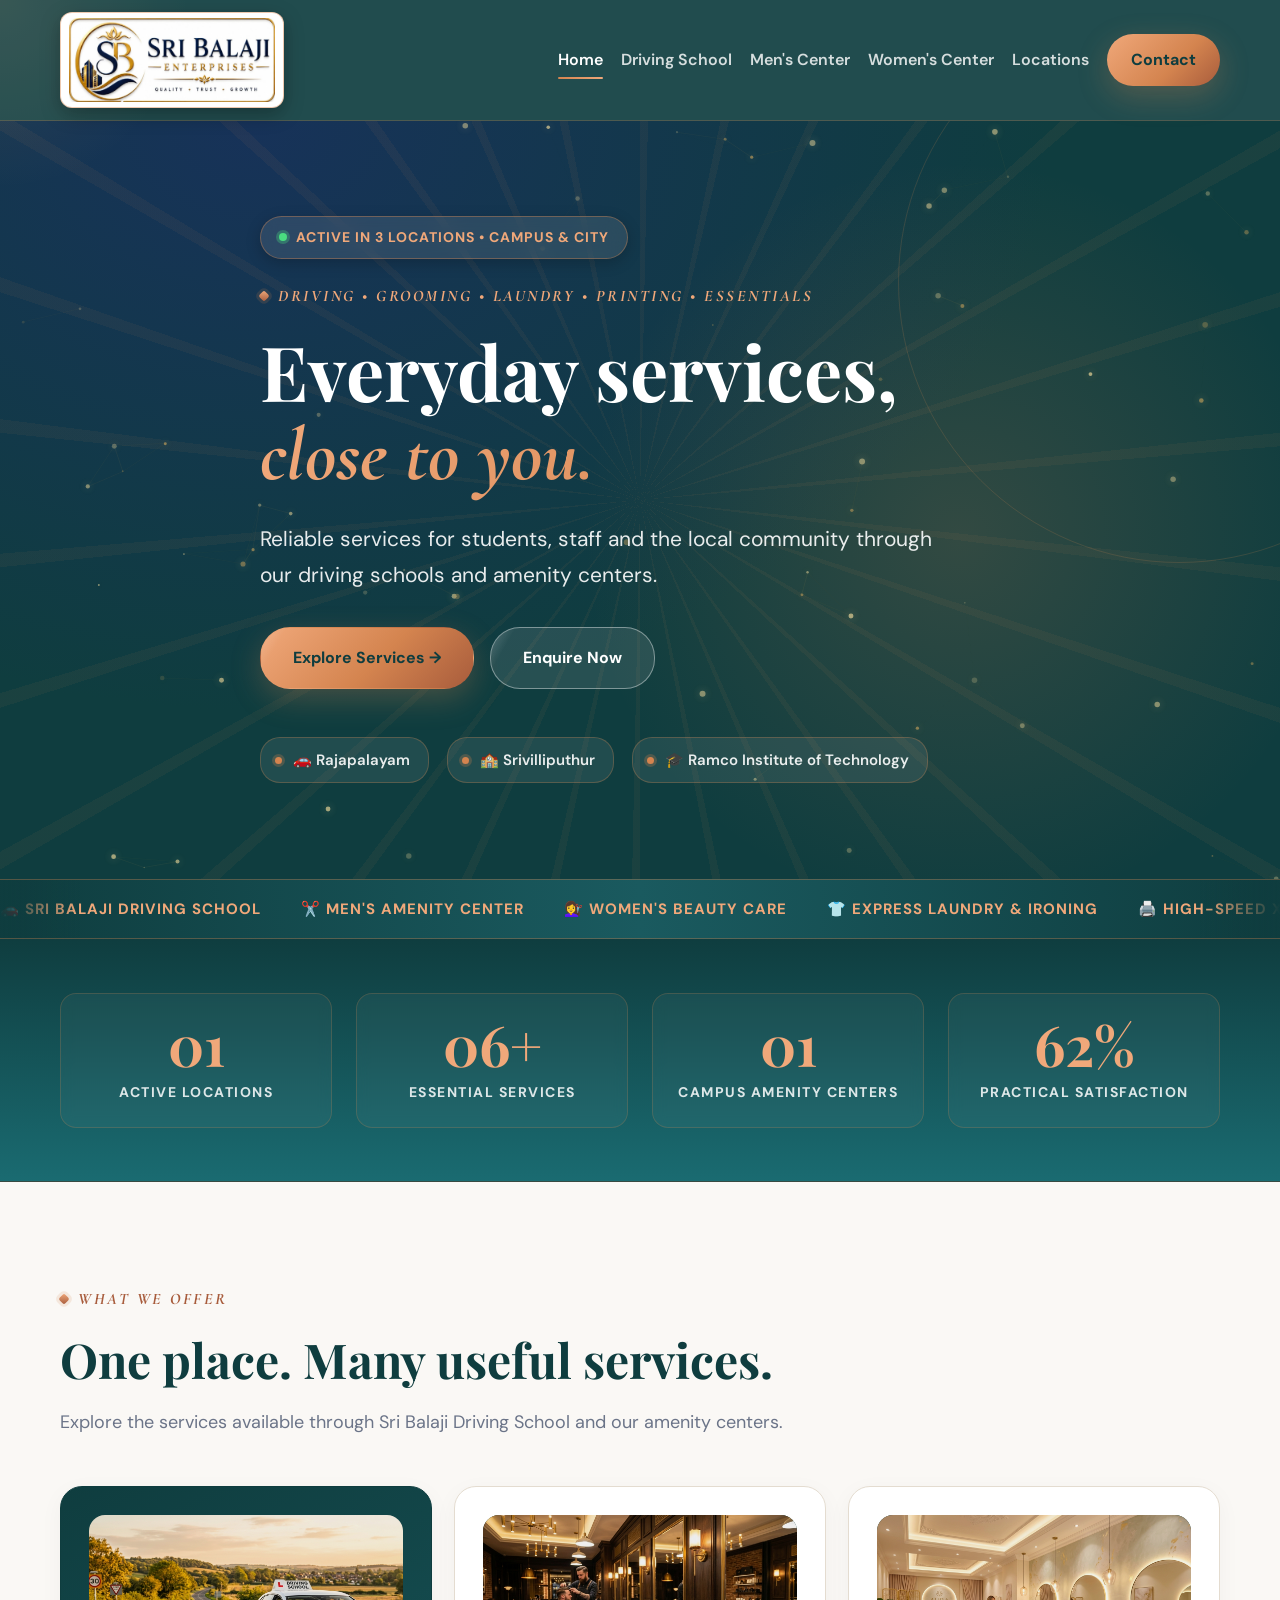
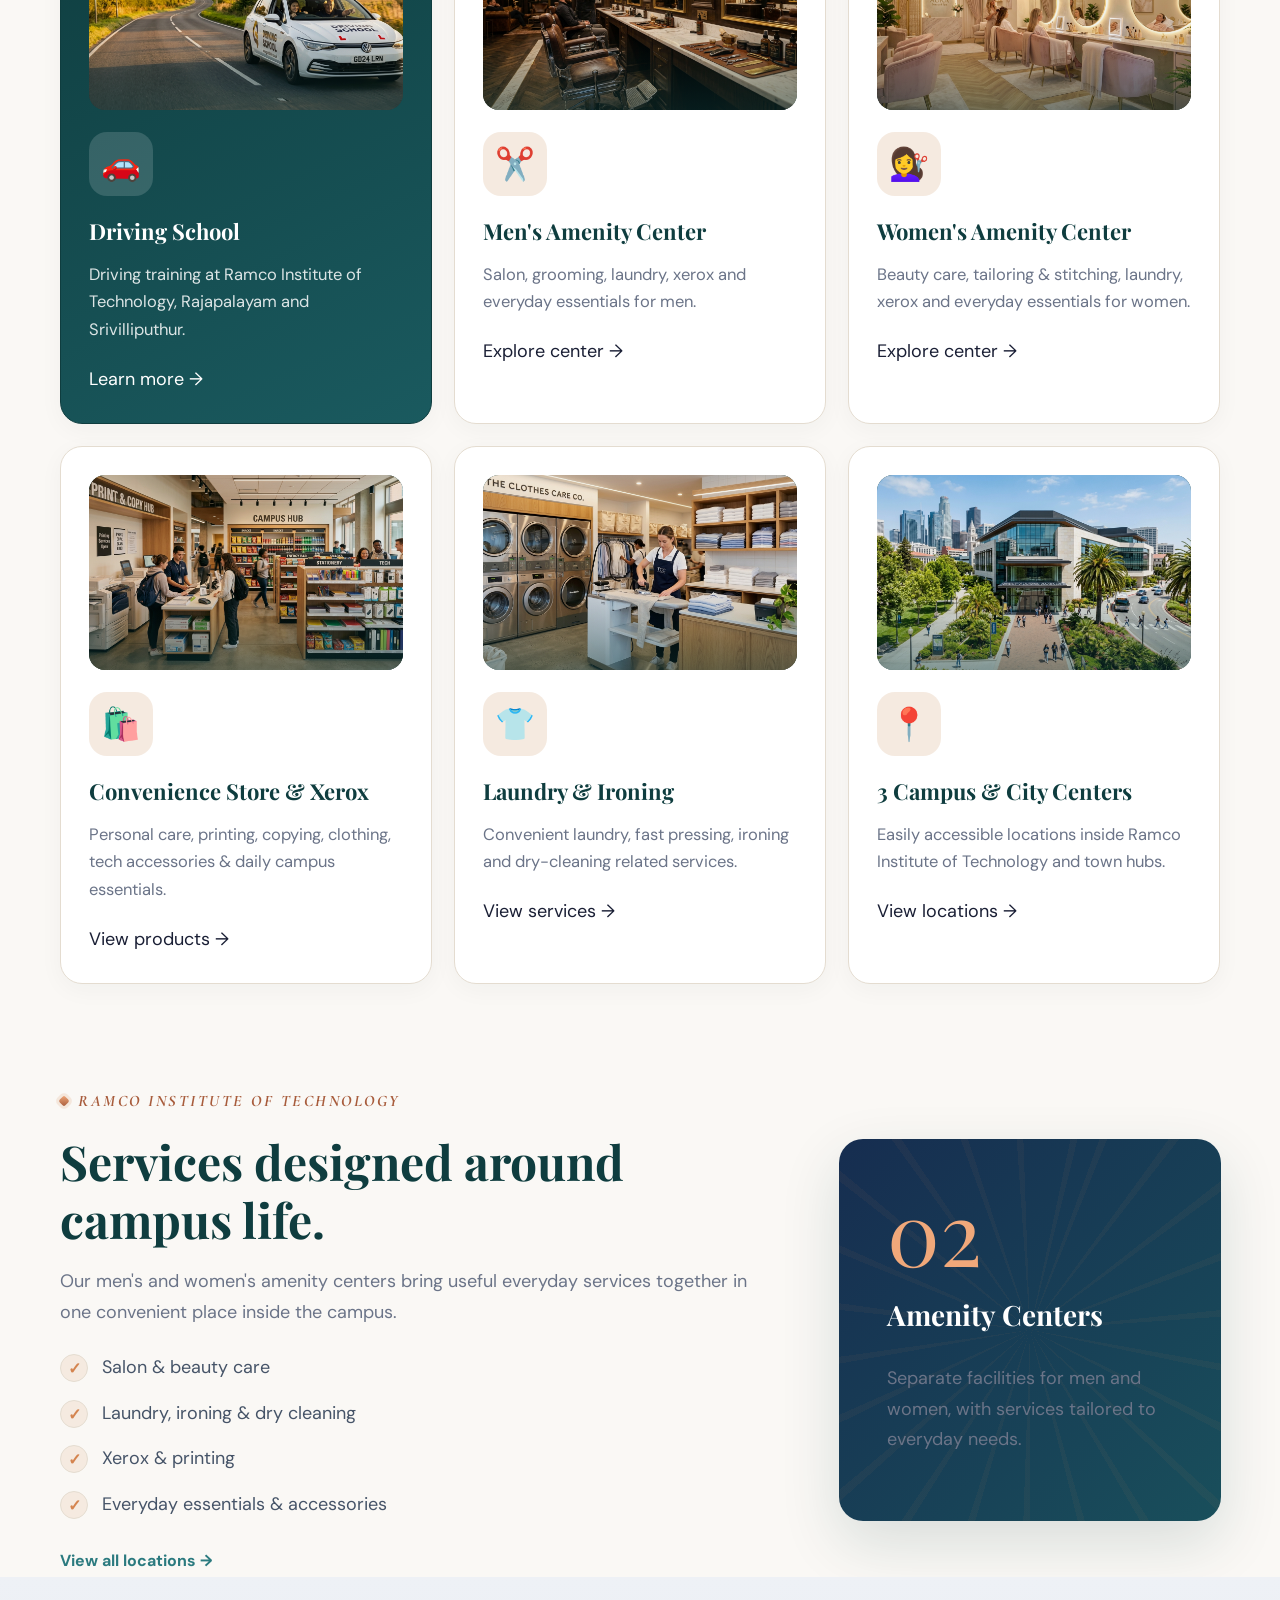
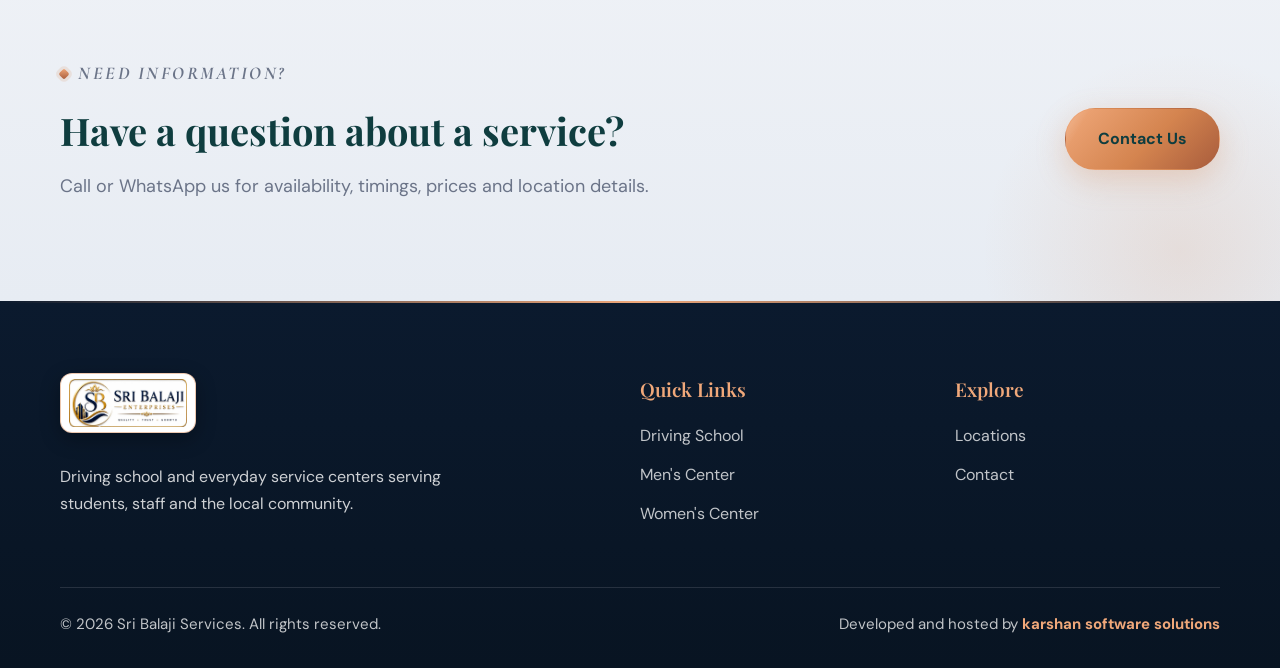
==== commit afd3b50c: "Make header logo noticeably larger and fully visible, add favicon to all pages" ====
--- a/index.html
+++ b/index.html
@@ -4,7 +4,8 @@
   <meta charset="UTF-8">
   <meta name="viewport" content="width=device-width, initial-scale=1.0">
   <title>Sri Balaji Services | Driving School & Amenity Centers</title>
-  <meta name="description" content="Sri Balaji Services - Driving School, Men's and Women's Amenity Centers, Salon, Beauty Care, Laundry, Xerox and Convenience Services.">
+  <link rel="icon" type="image/jpeg" href="images/logo.jpg">
+  <link rel="apple-touch-icon" href="images/logo.jpg">
   <link rel="stylesheet" href="css/style.css">
 </head>
 <body>
--- a/css/style.css
+++ b/css/style.css
@@ -80,14 +80,14 @@
 .hero .eyebrow,.page-hero .eyebrow{color:var(--gold-light)}
 
 /* ============ Header ============ */
-.site-header{position:sticky;top:0;z-index:30;background:rgba(15,61,63,.88);backdrop-filter:blur(16px);border-bottom:1px solid rgba(212,132,79,.22);transition:all 0.35s var(--ease)}
-.site-header.scrolled{background:rgba(8,18,36,.96);box-shadow:0 10px 30px rgba(0,0,0,.35)}
-.nav-wrap{min-height:92px;display:flex;align-items:center;justify-content:space-between;gap:25px}
-.brand{display:flex;align-items:center;gap:12px;transition:transform 0.3s var(--ease)}
+.site-header{position:sticky;top:0;z-index:30;background:rgba(15,61,63,.92);backdrop-filter:blur(18px);border-bottom:1px solid rgba(212,132,79,.25);transition:all 0.35s var(--ease)}
+.site-header.scrolled{background:rgba(8,18,36,.97);box-shadow:0 12px 35px rgba(0,0,0,.4)}
+.nav-wrap{min-height:120px;display:flex;align-items:center;justify-content:space-between;gap:25px;padding:10px 0}
+.brand{display:inline-flex;align-items:center;gap:14px;transition:transform 0.3s var(--ease);flex-shrink:0;overflow:visible}
 .brand:hover{transform:scale(1.03)}
-.brand-logo{height:64px;width:auto;max-width:220px;object-fit:contain;border-radius:8px;background:#fff;padding:2px;border:1px solid rgba(212,132,79,.4);box-shadow:0 4px 14px rgba(0,0,0,.25);transition:transform .35s var(--ease-spring),box-shadow .35s}
-.brand:hover .brand-logo{transform:scale(1.04);box-shadow:0 6px 22px rgba(212,132,79,.45)}
-.footer .brand-logo{height:54px;max-width:210px;margin-bottom:12px}
+.brand-logo{height:96px;width:auto;max-width:360px;object-fit:contain;border-radius:12px;background:#fff;padding:5px 8px;border:1.5px solid rgba(212,132,79,.45);box-shadow:0 6px 20px rgba(0,0,0,.3);transition:transform .35s var(--ease-spring),box-shadow .35s;display:block}
+.brand:hover .brand-logo{transform:scale(1.04);box-shadow:0 8px 26px rgba(212,132,79,.5)}
+.footer .brand-logo{height:60px;max-width:230px;margin-bottom:14px}
 .brand>span{position:relative;display:grid;place-items:center;width:48px;height:48px;border-radius:50%;background:radial-gradient(circle at 35% 30%,var(--navy-3),var(--navy));color:var(--gold-light);font-weight:700;font-family:'Playfair Display',serif;font-size:16px;letter-spacing:.5px;border:1px solid rgba(212,132,79,.5);transition:box-shadow 0.4s}
 .brand:hover>span{box-shadow:0 0 20px rgba(212,132,79,.6)}
 .brand>span::before{content:"";position:absolute;inset:-5px;border-radius:50%;border:1px solid rgba(212,132,79,.55);border-top-color:transparent;border-left-color:transparent;animation:crest-spin 7s linear infinite}
@@ -104,8 +104,8 @@
 .nav-cta{background:linear-gradient(135deg,var(--gold-light),var(--gold) 60%,var(--gold-deep))!important;color:var(--navy)!important;padding:12px 24px!important;border-radius:30px!important;box-shadow:var(--shadow-gold);transition:transform .3s var(--ease-spring),box-shadow .3s!important;font-size:16px!important;font-weight:700}
 .nav-cta:hover{transform:translateY(-3px) scale(1.04)!important;box-shadow:0 16px 36px rgba(212,132,79,.5)!important}
 .nav-cta::after{display:none}
-.menu-toggle{display:none;border:0;background:none;font-size:28px;color:var(--gold-light);cursor:pointer;transition:transform 0.3s var(--ease)}
-.menu-toggle:hover{transform:scale(1.15)}
+.menu-toggle{display:none;border:1.5px solid rgba(212,132,79,.4);background:rgba(255,255,255,.08);width:54px;height:54px;border-radius:12px;font-size:36px;font-weight:bold;line-height:1;color:var(--gold-light);cursor:pointer;display:none;place-items:center;transition:all 0.3s var(--ease);box-shadow:0 4px 14px rgba(0,0,0,.25)}
+.menu-toggle:hover{transform:scale(1.08);background:rgba(212,132,79,.2);border-color:var(--gold-light);box-shadow:0 6px 18px rgba(212,132,79,.35)}
 
 /* ============ Buttons ============ */
 .btn{position:relative;display:inline-flex;justify-content:center;align-items:center;padding:16px 32px;border-radius:30px;font-weight:700;font-size:16px;border:1px solid transparent;overflow:hidden;transition:transform .35s var(--ease-spring),box-shadow .35s var(--ease);isolation:isolate}
@@ -342,14 +342,14 @@
 /* Large Phones & Tablets (481px - 768px) */
 @media(max-width:768px){
   html{font-size:17px}
-  body{font-size:17px}
-  .menu-toggle{display:block;font-size:28px;padding:6px 10px}
-  .nav-wrap{min-height:74px;gap:15px}
-  .brand-logo{height:48px;max-width:170px}
+  .menu-toggle{display:grid;place-items:center;font-size:38px;width:56px;height:56px;flex:0 0 auto}
+  .nav-wrap{min-height:106px;gap:15px;padding:8px 0}
+  .brand{overflow:visible;flex:0 1 auto}
+  .brand-logo{height:84px;max-width:min(75vw, 320px);border-radius:11px;padding:4px 6px}
   .brand strong{font-size:18px}
   .brand small{font-size:11px}
   
-  .nav{display:flex;max-height:0;overflow:hidden;position:absolute;top:74px;left:0;right:0;background:rgba(15,61,63,.98);border-bottom:1px solid rgba(212,132,79,.3);padding:0;flex-direction:column;align-items:stretch;gap:0;box-shadow:0 15px 30px rgba(0,0,0,.35);transition:max-height .4s var(--ease),padding .4s var(--ease);z-index:999}
+  .nav{display:flex;max-height:0;overflow:hidden;position:absolute;top:106px;left:0;right:0;background:rgba(15,61,63,.98);border-bottom:1px solid rgba(212,132,79,.3);padding:0;flex-direction:column;align-items:stretch;gap:0;box-shadow:0 15px 30px rgba(0,0,0,.35);transition:max-height .4s var(--ease),padding .4s var(--ease);z-index:999}
   .nav.open{max-height:540px;padding:14px 0}
   .nav a{padding:16px 6%;border-bottom:1px solid rgba(212,132,79,.12);font-size:17px;color:rgba(255,255,255,.92);font-weight:600}
   .nav a:last-child{border-bottom:none}
@@ -463,13 +463,14 @@
   body{font-size:18px}
   .container{width:min(92%, 100% - 24px);margin:auto}
   
-  .nav-wrap{min-height:68px;gap:10px}
-  .menu-toggle{font-size:26px;padding:6px}
-  .brand-logo{height:44px;max-width:155px}
+  .nav-wrap{min-height:96px;gap:12px;padding:6px 0}
+  .brand{overflow:visible;flex:0 1 auto}
+  .menu-toggle{display:grid;place-items:center;font-size:36px;width:52px;height:52px;flex:0 0 auto}
+  .brand-logo{height:74px;max-width:min(72vw, 280px);border-radius:10px;padding:4px}
   .brand strong{font-size:18px}
   .brand small{font-size:11.5px}
   
-  .nav{top:68px}
+  .nav{top:96px}
   .nav a{padding:15px 6%;font-size:18px}
   .nav-cta{margin:12px 4% 14px;padding:14px 20px!important;font-size:18px!important}
   
@@ -1011,12 +1012,14 @@
 
   .brand {
     min-width: 0;
-    flex: 1 1 auto;
-    overflow: hidden;
+    flex: 0 1 auto;
+    overflow: visible;
   }
 
   .brand-logo {
     flex: 0 0 auto;
+    height: 84px;
+    max-width: min(75vw, 320px);
   }
 
   .brand strong {
@@ -1031,10 +1034,11 @@
 
   .menu-toggle {
     flex: 0 0 auto;
-    width: 48px;
-    height: 48px;
+    width: 56px;
+    height: 56px;
     display: grid;
     place-items: center;
+    font-size: 38px;
     padding: 0;
     margin: 0;
   }
@@ -1187,16 +1191,20 @@
   }
 
   .nav-wrap {
-    min-height: 68px;
+    min-height: 96px;
   }
 
   .brand {
-    gap: 8px;
+    gap: 12px;
+    overflow: visible;
+    flex: 0 1 auto;
   }
 
   .brand-logo {
-    height: 36px;
-    max-width: min(42vw, 135px);
+    height: 74px;
+    max-width: min(72vw, 280px);
+    border-radius: 10px;
+    padding: 4px;
   }
 
   .brand strong {
